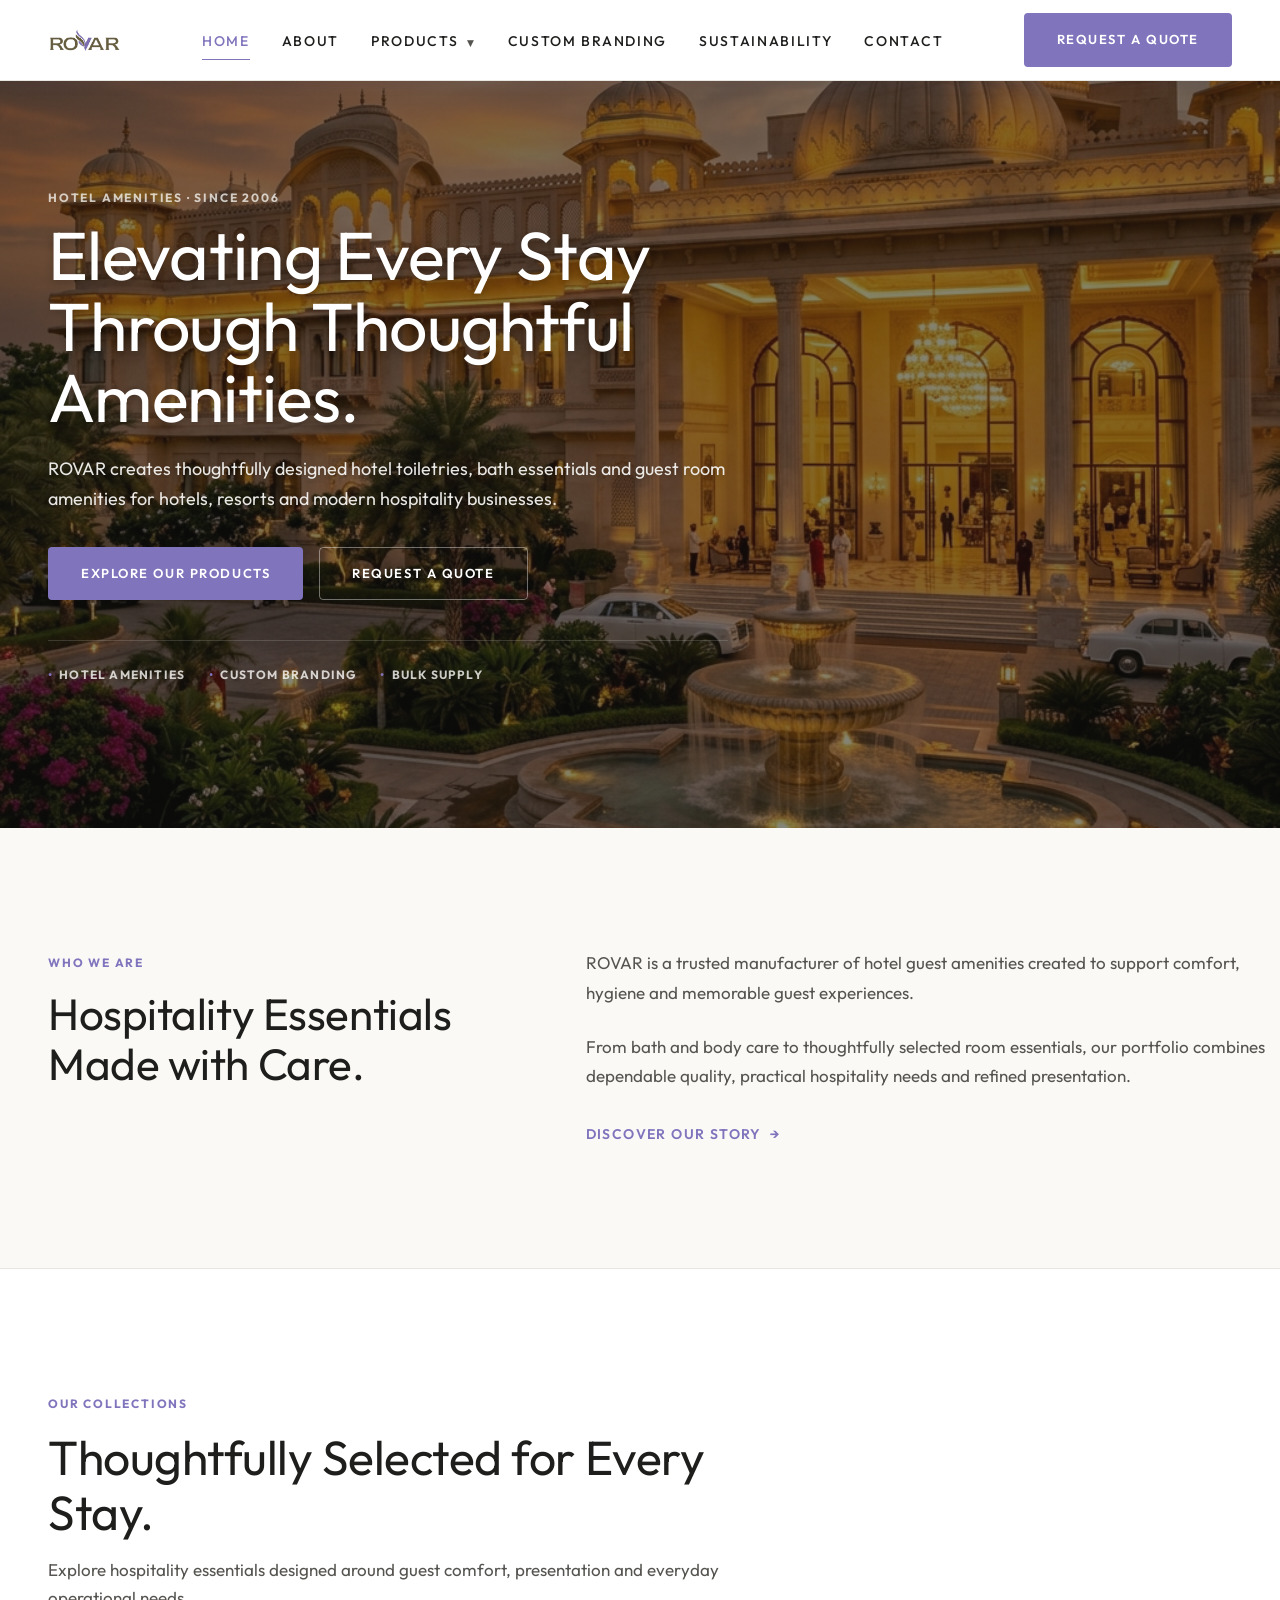
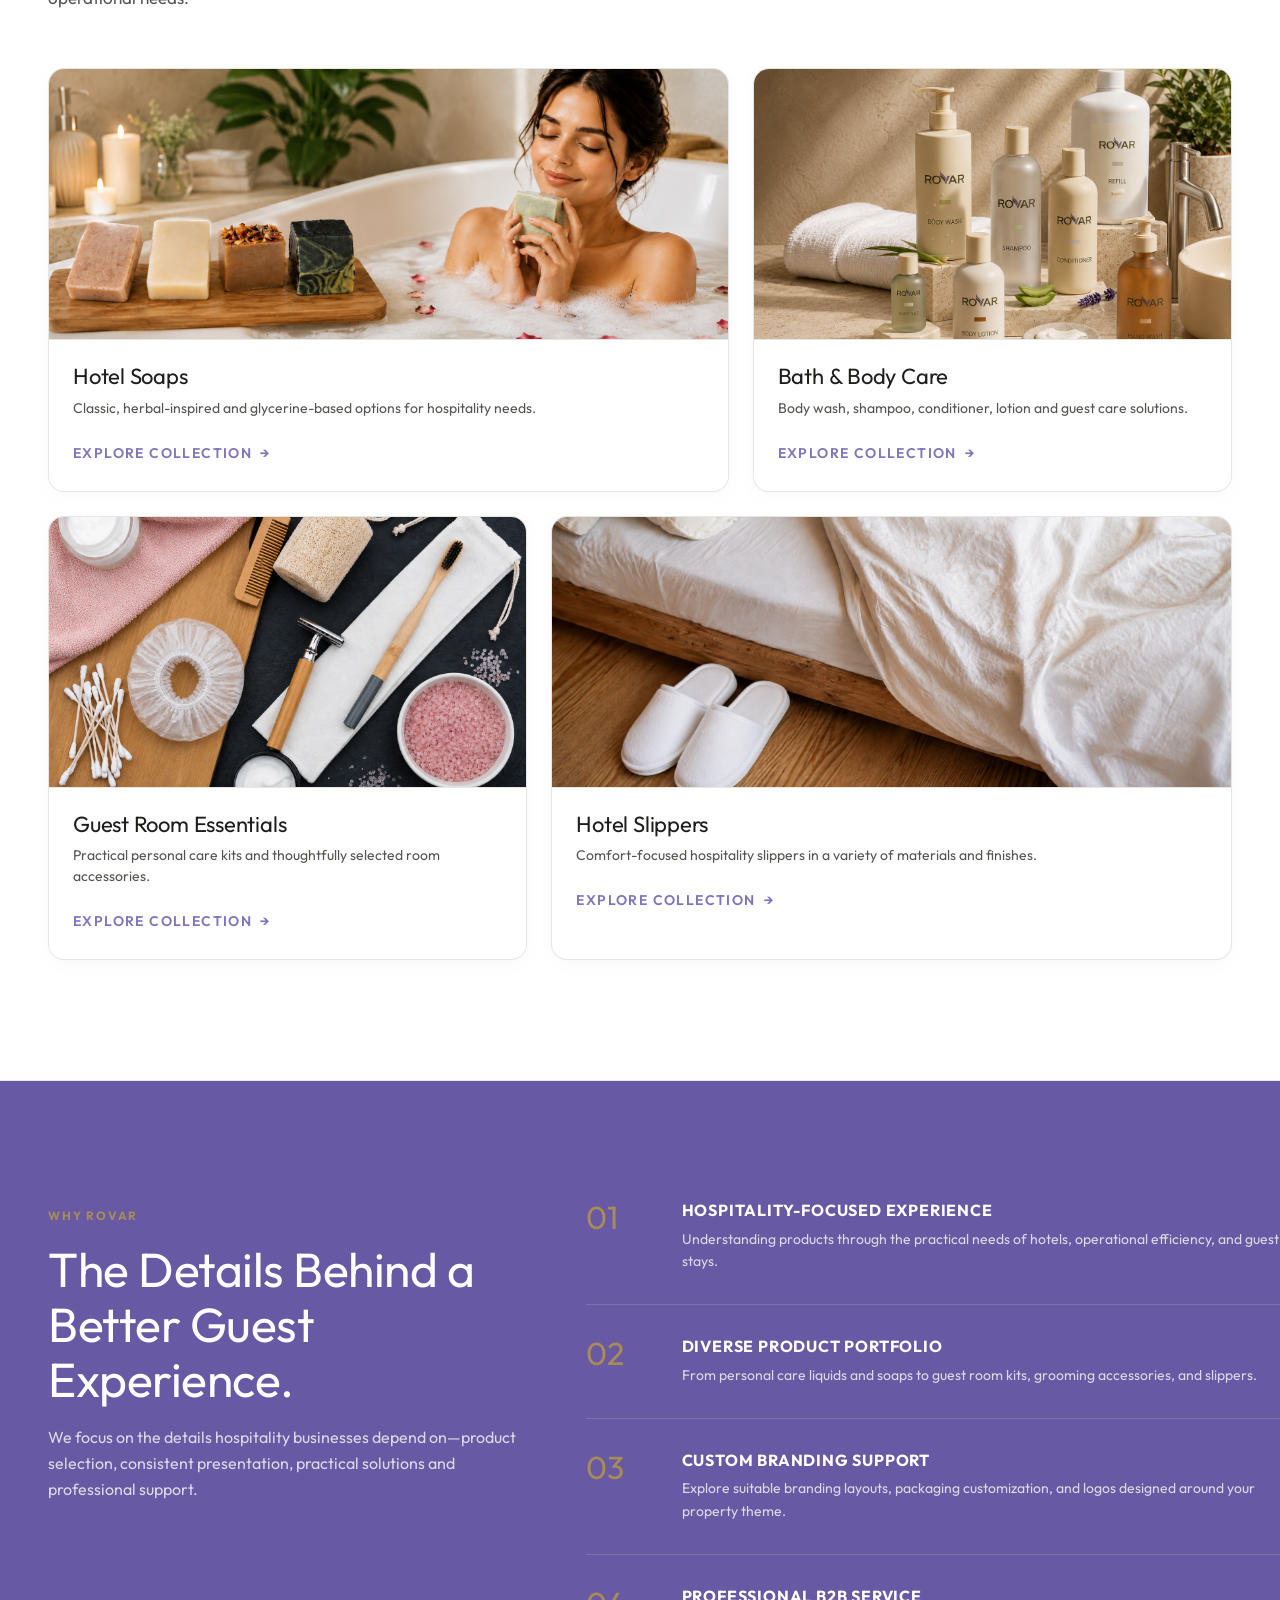
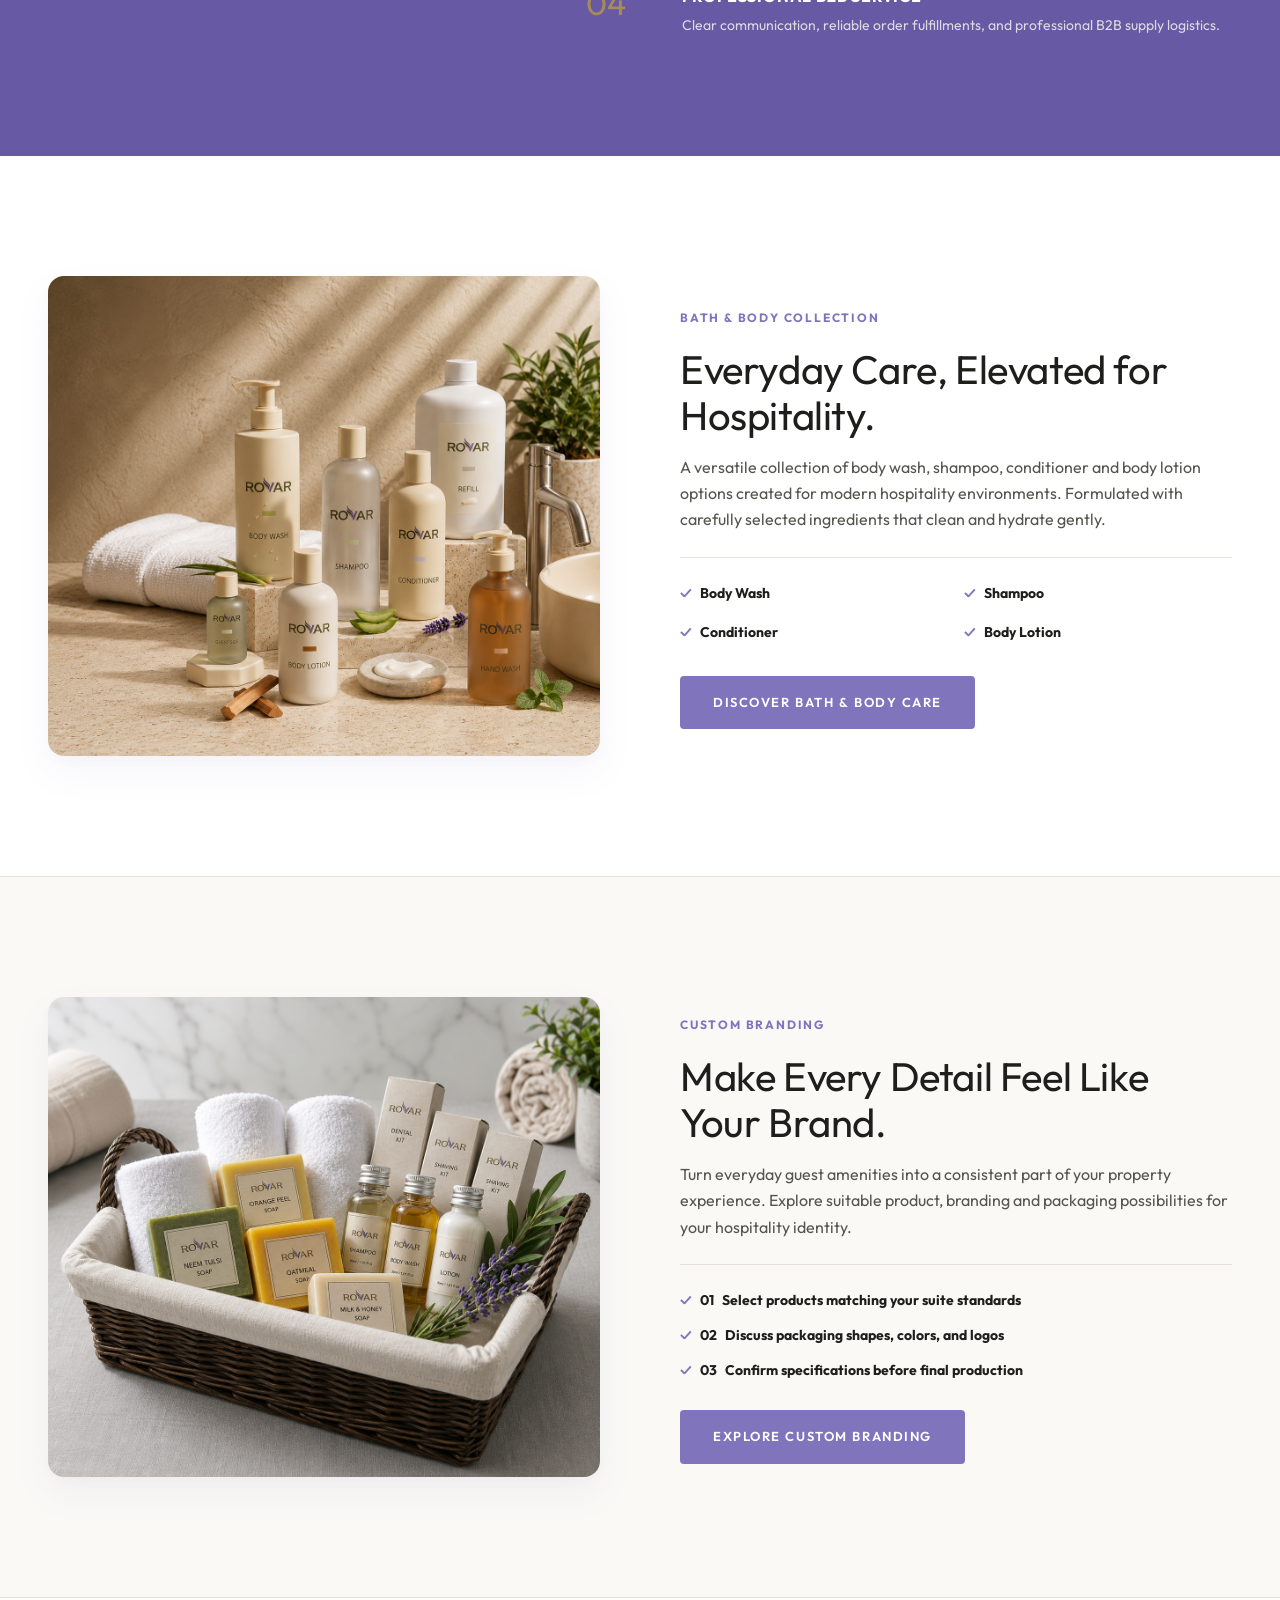
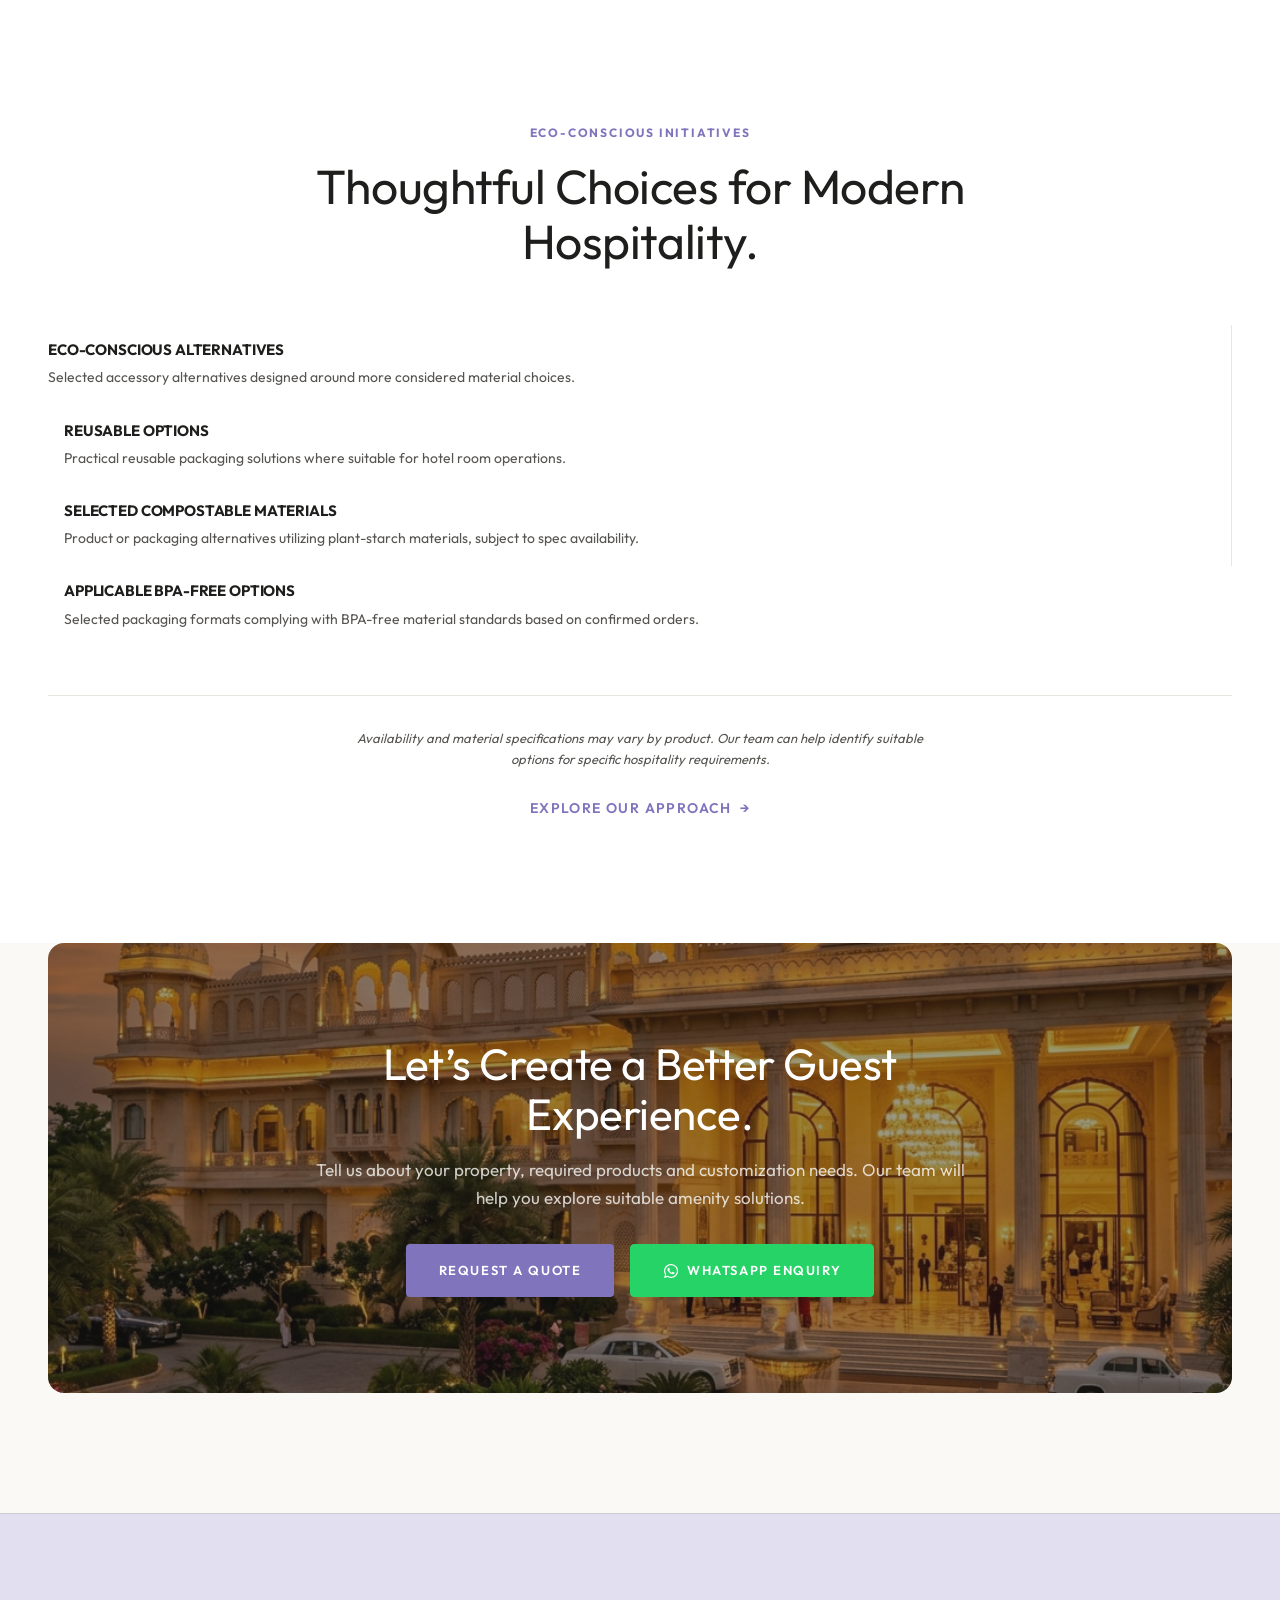
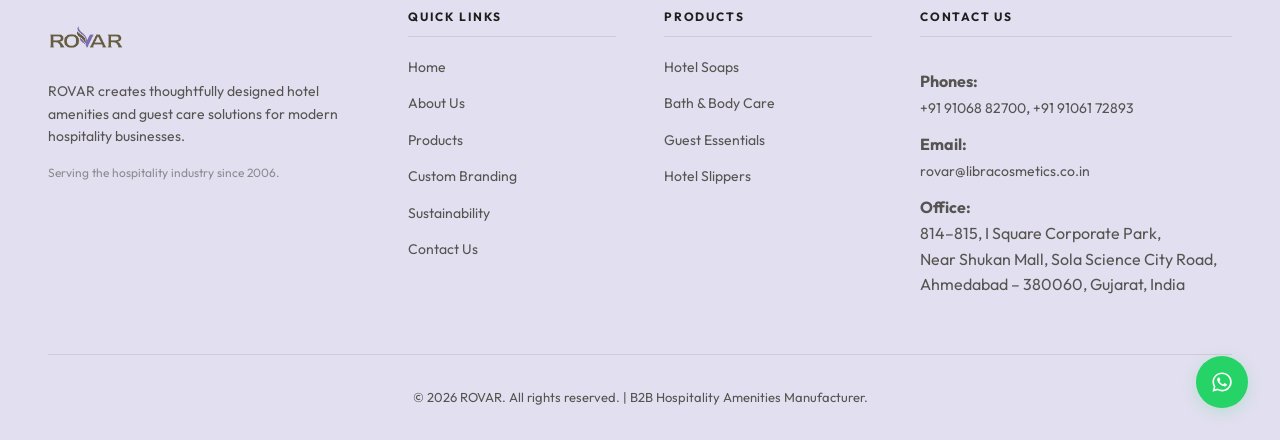
==== index.html @ f8bf3972 "first commit" ====
<!DOCTYPE html>
<html lang="en">
  <head>
    <meta charset="UTF-8" />
    <meta name="viewport" content="width=device-width, initial-scale=1.0" />

    <!-- SEO Metadata -->
    <title>ROVAR — Premium B2B Hotel Amenities Manufacturer & Supplier</title>
    <meta name="description" content="ROVAR creates luxury hotel guest amenities, toiletries, custom branded guest soaps, liquids, and slippers for boutique properties, resorts, and hotel chains. Serving hospitality since 2006." />
    <link rel="canonical" href="index.html" />

    <!-- Open Graph -->
    <meta property="og:type" content="website" />
    <meta property="og:title" content="ROVAR — Premium B2B Hotel Amenities Manufacturer" />
    <meta property="og:description" content="Thoughtfully designed toiletries, custom soaps, and guest room essentials that elevate the hospitality experience." />
    <meta property="og:image" content="images/luxury-hotel-hero.jpg" />

    <!-- Fonts & Stylesheet -->
    <link rel="stylesheet" href="css/style.css" />

    <!-- JSON-LD (Structured Data) -->
    <script type="application/ld+json">
  {
    "@context": "https://schema.org",
    "@type": "Organization",
    "name": "ROVAR",
    "url": "index.html",
    "logo": "images/logo2.png",
    "description": "Premium B2B hotel amenities and toiletries manufacturer and supplier since 2006.",
    "contactPoint": {
      "@type": "ContactPoint",
      "telephone": "+91-91068-82700",
      "contactType": "sales",
      "email": "rovar@libracosmetics.co.in"
    }
  }
  </script>
  </head>
  <body>
    <!-- Mobile Drawer Menu Overlay -->
    <div class="mobile-drawer-overlay" id="drawer-overlay"></div>

    <!-- HEADER -->
    <header class="header-wrapper">
      <div class="global-header">
        <!-- Logo -->
        <a href="index.html" class="logo" aria-label="ROVAR Homepage"><img src="images/logo2.png" alt="ROVAR Logo" /></a>

        <!-- Desktop Menu -->
        <nav class="desktop-nav" aria-label="Main Navigation">
          <ul class="nav-menu">
            <li>
              <a href="index.html" class="nav-link active">Home</a>
            </li>
            <li>
              <a href="about.html" class="nav-link">About</a>
            </li>
            <li class="has-dropdown" aria-haspopup="true">
              <a href="products.html" class="nav-link">Products <span class="dropdown-indicator">▼</span></a>
              <div class="dropdown-menu" role="menu">
                <a href="products.html" class="dropdown-item">
                  <span class="dropdown-item-title">All Products <span class="dropdown-arrow">→</span></span>
                  <span class="dropdown-item-desc">Browse our entire hospitality catalog</span>
                </a>
                <a href="hotel-soaps.html" class="dropdown-item">
                  <span class="dropdown-item-title">Hotel Soaps <span class="dropdown-arrow">→</span></span>
                  <span class="dropdown-item-desc">Classic and glycerine guest cleansing bars</span>
                </a>
                <a href="bath-body-care.html" class="dropdown-item">
                  <span class="dropdown-item-title">Bath & Body Care <span class="dropdown-arrow">→</span></span>
                  <span class="dropdown-item-desc">Premium shampoos, conditioners, and body washes</span>
                </a>
                <a href="guest-room-essentials.html" class="dropdown-item">
                  <span class="dropdown-item-title">Guest Room Essentials <span class="dropdown-arrow">→</span></span>
                  <span class="dropdown-item-desc">Accessory kits and personal care room essentials</span>
                </a>
                <a href="hotel-slippers.html" class="dropdown-item">
                  <span class="dropdown-item-title">Hotel Slippers <span class="dropdown-arrow">→</span></span>
                  <span class="dropdown-item-desc">Terry, fleece, and waffle comfort slippers</span>
                </a>
              </div>
            </li>
            <li>
              <a href="custom-branding.html" class="nav-link">Custom Branding</a>
            </li>
            <li>
              <a href="sustainability.html" class="nav-link">Sustainability</a>
            </li>
            <li>
              <a href="contact.html" class="nav-link">Contact</a>
            </li>
          </ul>
        </nav>

        <!-- CTA Button -->
        <div class="header-cta">
          <a href="contact.html" class="btn btn-primary">Request a Quote</a>
        </div>

        <!-- Mobile Burger Menu Button -->
        <button class="hamburger" id="hamburger" aria-label="Toggle menu" aria-controls="mobile-nav-drawer">
          <span></span>
          <span></span>
          <span></span>
        </button>
      </div>
    </header>

    <!-- Mobile Drawer Menu -->
    <aside class="mobile-nav-drawer" id="mobile-nav-drawer" aria-label="Mobile Navigation">
      <ul class="mobile-menu">
        <li>
          <a href="index.html" class="mobile-nav-link active">Home</a>
        </li>
        <li>
          <a href="about.html" class="mobile-nav-link">About</a>
        </li>
        <li>
          <button class="mobile-nav-link mobile-submenu-toggle">Products <span class="arrow-icon">▼</span></button>
          <ul class="mobile-submenu">
            <li>
              <a href="products.html" class="mobile-submenu-link">All Products</a>
            </li>
            <li>
              <a href="hotel-soaps.html" class="mobile-submenu-link">🧼 Hotel Soaps</a>
            </li>
            <li>
              <a href="bath-body-care.html" class="mobile-submenu-link">🚿 Bath & Body Care</a>
            </li>
            <li>
              <a href="guest-room-essentials.html" class="mobile-submenu-link">🎁 Guest Essentials</a>
            </li>
            <li>
              <a href="hotel-slippers.html" class="mobile-submenu-link">🥿 Hotel Slippers</a>
            </li>
          </ul>
        </li>
        <li>
          <a href="custom-branding.html" class="mobile-nav-link">Custom Branding</a>
        </li>
        <li>
          <a href="sustainability.html" class="mobile-nav-link">Sustainability</a>
        </li>
        <li>
          <a href="contact.html" class="mobile-nav-link">Contact</a>
        </li>
      </ul>

      <div class="mobile-drawer-footer">
        <a href="contact.html" class="btn btn-primary" style="width: 100%;">Request a Quote</a>
        <a href="https://wa.me/919106882700?text=Hello%20ROVAR,%20I%20am%20interested%20in%20your%20hotel%20amenities." class="btn btn-whatsapp" style="width: 100%; justify-content: center;">
          <svg class="whatsapp-btn-icon" xmlns="http://www.w3.org/2000/svg" viewBox="0 0 448 512" width="16" height="16" fill="currentColor" style="margin-right: 8px; vertical-align: middle; display: inline-block;">
            <path d="M380.9 97.1C339 55.1 283.2 32 223.9 32c-122.4 0-222 99.6-222 222 0 39.1 10.2 77.3 29.6 111L3 480l117.7-30.9c32.4 17.7 68.9 27 106.1 27h.1c122.3 0 224.1-99.6 224.1-222 0-59.3-25.2-115-67.1-157zm-157 341.6c-33.2 0-65.7-8.9-94-25.7l-6.7-4-69.8 18.3L72 359.2l-4.4-7c-18.5-29.4-28.2-63.3-28.2-98.2 0-101.7 82.8-184.5 184.6-184.5 49.3 0 95.6 19.2 130.4 54.1 34.8 34.9 56.2 81.2 56.1 130.5 0 101.8-84.9 184.6-186.6 184.6zm101.2-138.2c-5.5-2.8-32.8-16.2-37.9-18-5.1-1.9-8.8-2.8-12.5 2.8-3.7 5.6-14.3 18-17.6 21.8-3.2 3.7-6.5 4.2-12 1.4-32.6-16.3-54-29.1-75.5-66-5.7-9.8 5.7-9.1 16.3-30.3 1.8-3.7.9-6.9-.5-9.7-1.4-2.8-12.5-30.1-17.1-41.2-4.5-10.8-9.1-9.3-12.5-9.5-3.2-.2-6.9-.2-10.6-.2-3.7 0-9.7 1.4-14.8 6.9-5.1 5.6-19.4 19-19.4 46.3 0 27.3 19.9 53.7 22.6 57.4 2.8 3.7 39.1 59.7 94.8 83.8 35.2 15.2 49 16.5 66.6 13.9 10.7-1.6 32.8-13.4 37.4-26.4 4.6-13 4.6-24.1 3.2-26.4-1.3-2.5-5-3.9-10.5-6.6z" />
          </svg>Chat on WhatsApp
        </a>
      </div>
    </aside>

    <!-- SECTION 1: FULLSCREEN IMAGE BACKGROUND HERO -->
    <section class="hero-fullscreen-layout" aria-label="ROVAR Introduction">
      <div class="hero-bg-wrapper">
        <div class="hero-bg-image"></div>
      </div>
      <div class="container">
        <div class="hero-fullscreen-content reveal-up">
          <span class="label-small" style="color: rgba(250, 249, 246, 0.75);">Hotel Amenities · Since 2006</span>
          <h1>Elevating Every Stay Through Thoughtful Amenities.</h1>
          <p class="hero-desc">ROVAR creates thoughtfully designed hotel toiletries, bath essentials and guest room amenities for hotels, resorts and modern hospitality businesses.</p>
          <div class="btn-group">
            <a href="products.html" class="btn btn-primary">Explore Our Products</a>
            <a href="contact.html" class="btn btn-secondary btn-light-outline">Request a Quote</a>
          </div>
          <div class="hero-trust-row">
            <span class="hero-trust-tag">Hotel Amenities</span>
            <span class="hero-trust-tag">Custom Branding</span>
            <span class="hero-trust-tag">Bulk Supply</span>
          </div>
        </div>
      </div>
    </section>

    <!-- SECTION 2: BRAND INTRODUCTION (Two-column) -->
    <section class="section" aria-label="Brand Legacy Summary">
      <div class="container">
        <div class="intro-grid reveal-up">
          <!-- Left Column -->
          <div>
            <span class="label-small">Who We Are</span>
            <h2 class="sec-title" style="font-size: clamp(30px, 4vw, 44px); line-height: 1.15;">Hospitality Essentials Made with Care.</h2>
          </div>

          <!-- Right Column -->
          <div class="intro-right-paragraphs">
            <p>ROVAR is a trusted manufacturer of hotel guest amenities created to support comfort, hygiene and memorable guest experiences.</p>
            <p>From bath and body care to thoughtfully selected room essentials, our portfolio combines dependable quality, practical hospitality needs and refined presentation.</p>
            <a href="about.html" class="link-action" style="margin-top: 8px;">Discover Our Story <span class="arrow-symbol">→</span></a>
          </div>
        </div>
      </div>
    </section>

    <!-- SECTION 3: PRODUCT COLLECTIONS (Asymmetric Grid) -->
    <section class="section section-white" style="border-top: 1px solid var(--border-soft); border-bottom: 1px solid var(--border-soft);" aria-label="Product Categories">
      <div class="container">
        <div class="sec-header reveal-up">
          <span class="label-small">Our Collections</span>
          <h2 class="sec-title">Thoughtfully Selected for Every Stay.</h2>
          <p class="sec-desc">Explore hospitality essentials designed around guest comfort, presentation and everyday operational needs.</p>
        </div>

        <div class="collections-asymmetric-grid">
          <!-- Card 1: Hotel Soaps (60% Width) -->
          <article class="collection-card col-60-left reveal-up">
            <div class="collection-card-img">
              <img src="images/soaps2.png" alt="ROVAR premium guest soaps" />
            </div>
            <div class="collection-card-info">
              <h3 class="collection-card-title">Hotel Soaps</h3>
              <p class="collection-card-desc">Classic, herbal-inspired and glycerine-based options for hospitality needs.</p>
              <a href="hotel-soaps.html" class="link-action">Explore Collection <span class="arrow-symbol">→</span></a>
            </div>
          </article>

          <!-- Card 2: Bath & Body Care (40% Width) -->
          <article class="collection-card col-40-right reveal-up">
            <div class="collection-card-img">
              <img src="images/Bath & Body.png" alt="ROVAR hair and body care toiletries set" />
            </div>
            <div class="collection-card-info">
              <h3 class="collection-card-title">Bath & Body Care</h3>
              <p class="collection-card-desc">Body wash, shampoo, conditioner, lotion and guest care solutions.</p>
              <a href="bath-body-care.html" class="link-action">Explore Collection <span class="arrow-symbol">→</span></a>
            </div>
          </article>

          <!-- Card 3: Guest Room Essentials (40% Width) -->
          <article class="collection-card col-40-left reveal-up">
            <div class="collection-card-img">
              <img src="images/Category03.jpg" alt="Premium in-room guest amenity kits" />
            </div>
            <div class="collection-card-info">
              <h3 class="collection-card-title">Guest Room Essentials</h3>
              <p class="collection-card-desc">Practical personal care kits and thoughtfully selected room accessories.</p>
              <a href="guest-room-essentials.html" class="link-action">Explore Collection <span class="arrow-symbol">→</span></a>
            </div>
          </article>

          <!-- Card 4: Hotel Slippers (60% Width) -->
          <article class="collection-card col-60-right reveal-up">
            <div class="collection-card-img">
              <img src="images/Slipper2.png" alt="In-room hotel slippers display" />
            </div>
            <div class="collection-card-info">
              <h3 class="collection-card-title">Hotel Slippers</h3>
              <p class="collection-card-desc">Comfort-focused hospitality slippers in a variety of materials and finishes.</p>
              <a href="hotel-slippers.html" class="link-action">Explore Collection <span class="arrow-symbol">→</span></a>
            </div>
          </article>
        </div>
      </div>
    </section>

    <!-- SECTION 4: WHY ROVAR (Contrast section) -->
    <section class="section why-rovar-sec" aria-label="Why Partner with ROVAR">
      <div class="container">
        <div class="why-rovar-grid reveal-up">
          <!-- Left Side -->
          <div>
            <span class="label-small" style="color: var(--accent-gold);">Why ROVAR</span>
            <h2 class="sec-title">The Details Behind a Better Guest Experience.</h2>
            <p style="margin-top: 16px;">We focus on the details hospitality businesses depend on—product selection, consistent presentation, practical solutions and professional support.</p>
          </div>

          <!-- Right Side -->
          <div class="why-features-list">
            <!-- Item 1 -->
            <div class="why-feature-item">
              <span class="why-feature-num">01</span>
              <div>
                <h3 class="why-feature-title">Hospitality-Focused Experience</h3>
                <p class="why-feature-desc">Understanding products through the practical needs of hotels, operational efficiency, and guest stays.</p>
              </div>
            </div>
            <!-- Item 2 -->
            <div class="why-feature-item">
              <span class="why-feature-num">02</span>
              <div>
                <h3 class="why-feature-title">Diverse Product Portfolio</h3>
                <p class="why-feature-desc">From personal care liquids and soaps to guest room kits, grooming accessories, and slippers.</p>
              </div>
            </div>
            <!-- Item 3 -->
            <div class="why-feature-item">
              <span class="why-feature-num">03</span>
              <div>
                <h3 class="why-feature-title">Custom Branding Support</h3>
                <p class="why-feature-desc">Explore suitable branding layouts, packaging customization, and logos designed around your property theme.</p>
              </div>
            </div>
            <!-- Item 4 -->
            <div class="why-feature-item">
              <span class="why-feature-num">04</span>
              <div>
                <h3 class="why-feature-title">Professional B2B Service</h3>
                <p class="why-feature-desc">Clear communication, reliable order fulfillments, and professional B2B supply logistics.</p>
              </div>
            </div>
          </div>
        </div>
      </div>
    </section>

    <!-- SECTION 5: FEATURED PRODUCT STORY (Alternating layout) -->
    <section class="section section-white" aria-label="Collection Featured Story">
      <div class="container">
        <div class="product-story-grid reveal-up">
          <!-- Image Left -->
          <div class="product-story-img">
            <img src="images/Bath & Body.png" alt="Elegant hotel shampoo and wash bottles layout" />
          </div>

          <!-- Content Right -->
          <div class="product-story-info">
            <span class="label-small">Bath & Body Collection</span>
            <h2>Everyday Care, Elevated for Hospitality.</h2>
            <p>A versatile collection of body wash, shampoo, conditioner and body lotion options created for modern hospitality environments. Formulated with carefully selected ingredients that clean and hydrate gently.</p>
            <ul class="product-story-features">
              <li>Body Wash</li>
              <li>Shampoo</li>
              <li>Conditioner</li>
              <li>Body Lotion</li>
            </ul>
            <a href="bath-body-care.html" class="btn btn-primary">Discover Bath & Body Care</a>
          </div>
        </div>
      </div>
    </section>

    <!-- SECTION 6: CUSTOM BRANDING (Sand Background) -->
    <section class="section section-sand" aria-label="Branding Services">
      <div class="container">
        <div class="product-story-grid reveal-up">
          <!-- Content Left -->
          <div class="product-story-info" style="order: 2;">
            <span class="label-small">Custom Branding</span>
            <h2>Make Every Detail Feel Like Your Brand.</h2>
            <p>Turn everyday guest amenities into a consistent part of your property experience. Explore suitable product, branding and packaging possibilities for your hospitality identity.</p>
            <ul class="product-story-features" style="grid-template-columns: 1fr; gap: 12px; margin-bottom: 28px;">
              <li>
                <strong>01</strong> Select products matching your suite standards
              </li>
              <li>
                <strong>02</strong> Discuss packaging shapes, colors, and logos
              </li>
              <li>
                <strong>03</strong> Confirm specifications before final production
              </li>
            </ul>
            <a href="custom-branding.html" class="btn btn-primary">Explore Custom Branding</a>
          </div>

          <!-- Image Right -->
          <div class="product-story-img" style="order: 1;">
            <img src="images/product.png" alt="Hotel customized brand toiletries arrangement" />
          </div>
        </div>
      </div>
    </section>

    <!-- SECTION 7: SUSTAINABILITY (White Background) -->
    <section class="section section-white" aria-label="Sustainability Measures">
      <div class="container">
        <div class="sec-header centered reveal-up">
          <span class="label-small">Eco-Conscious Initiatives</span>
          <h2 class="sec-title">Thoughtful Choices for Modern Hospitality.</h2>
        </div>

        <div class="why-grid reveal-up" style="grid-template-columns: repeat(4, 1fr); gap: 32px; margin-top: 48px; border-bottom: 1px solid var(--border-soft); padding-bottom: 48px;">
          <div style="padding: 16px 0; border-right: 1px solid var(--border-soft);">
            <h3 style="font-family: var(--font-sans); font-size: 15px; font-weight: 700; text-transform: uppercase; margin-bottom: 8px;">Eco-Conscious Alternatives</h3>
            <p style="font-size: 14px;">Selected accessory alternatives designed around more considered material choices.</p>
          </div>
          <div style="padding: 16px 0; border-right: 1px solid var(--border-soft); padding-left: 16px;">
            <h3 style="font-family: var(--font-sans); font-size: 15px; font-weight: 700; text-transform: uppercase; margin-bottom: 8px;">Reusable Options</h3>
            <p style="font-size: 14px;">Practical reusable packaging solutions where suitable for hotel room operations.</p>
          </div>
          <div style="padding: 16px 0; border-right: 1px solid var(--border-soft); padding-left: 16px;">
            <h3 style="font-family: var(--font-sans); font-size: 15px; font-weight: 700; text-transform: uppercase; margin-bottom: 8px;">Selected Compostable Materials</h3>
            <p style="font-size: 14px;">Product or packaging alternatives utilizing plant-starch materials, subject to spec availability.</p>
          </div>
          <div style="padding: 16px 0; padding-left: 16px;">
            <h3 style="font-family: var(--font-sans); font-size: 15px; font-weight: 700; text-transform: uppercase; margin-bottom: 8px;">Applicable BPA-Free Options</h3>
            <p style="font-size: 14px;">Selected packaging formats complying with BPA-free material standards based on confirmed orders.</p>
          </div>
        </div>

        <div class="reveal-up" style="text-align: center; margin-top: 32px; max-width: 600px; margin-left: auto; margin-right: auto;">
          <p style="font-size: 13px; font-style: italic; color: var(--text-body); margin-bottom: 24px;">Availability and material specifications may vary by product. Our team can help identify suitable options for specific hospitality requirements.</p>
          <a href="sustainability.html" class="link-action">Explore Our Approach <span class="arrow-symbol">→</span></a>
        </div>
      </div>
    </section>

    <!-- SECTION 8: CLOSING ENQUIRY CTA -->
    <section class="section" style="padding-top: 0;" aria-label="Closing Call-to-action">
      <div class="container">
        <div class="closing-enquiry-cta reveal-up" style="background-image: linear-gradient(rgba(30, 30, 28, 0.45), rgba(30, 30, 28, 0.45)), url('images/luxury-hotel-hero.jpg'); background-size: cover; background-position: center;">
          <div class="closing-enquiry-content">
            <h2>Let’s Create a Better Guest Experience.</h2>
            <p>Tell us about your property, required products and customization needs. Our team will help you explore suitable amenity solutions.</p>
            <div class="btn-group">
              <a href="contact.html" class="btn btn-primary" style="background-color: var(--primary); color: #FFFFFF;">Request a Quote</a>
              <a href="https://wa.me/919106882700?text=Hello%20ROVAR,%20I%20am%20interested%20in%20a%20hotel%20amenity%20quote." class="btn btn-whatsapp">
                <svg class="whatsapp-btn-icon" xmlns="http://www.w3.org/2000/svg" viewBox="0 0 448 512" width="16" height="16" fill="currentColor" style="margin-right: 8px; vertical-align: middle; display: inline-block;">
                  <path d="M380.9 97.1C339 55.1 283.2 32 223.9 32c-122.4 0-222 99.6-222 222 0 39.1 10.2 77.3 29.6 111L3 480l117.7-30.9c32.4 17.7 68.9 27 106.1 27h.1c122.3 0 224.1-99.6 224.1-222 0-59.3-25.2-115-67.1-157zm-157 341.6c-33.2 0-65.7-8.9-94-25.7l-6.7-4-69.8 18.3L72 359.2l-4.4-7c-18.5-29.4-28.2-63.3-28.2-98.2 0-101.7 82.8-184.5 184.6-184.5 49.3 0 95.6 19.2 130.4 54.1 34.8 34.9 56.2 81.2 56.1 130.5 0 101.8-84.9 184.6-186.6 184.6zm101.2-138.2c-5.5-2.8-32.8-16.2-37.9-18-5.1-1.9-8.8-2.8-12.5 2.8-3.7 5.6-14.3 18-17.6 21.8-3.2 3.7-6.5 4.2-12 1.4-32.6-16.3-54-29.1-75.5-66-5.7-9.8 5.7-9.1 16.3-30.3 1.8-3.7.9-6.9-.5-9.7-1.4-2.8-12.5-30.1-17.1-41.2-4.5-10.8-9.1-9.3-12.5-9.5-3.2-.2-6.9-.2-10.6-.2-3.7 0-9.7 1.4-14.8 6.9-5.1 5.6-19.4 19-19.4 46.3 0 27.3 19.9 53.7 22.6 57.4 2.8 3.7 39.1 59.7 94.8 83.8 35.2 15.2 49 16.5 66.6 13.9 10.7-1.6 32.8-13.4 37.4-26.4 4.6-13 4.6-24.1 3.2-26.4-1.3-2.5-5-3.9-10.5-6.6z" />
                </svg>WhatsApp Enquiry
              </a>
            </div>
          </div>
        </div>
      </div>
    </section>

    <!-- FOOTER -->
    <footer class="footer-editorial">
      <div class="container">
        <div class="footer-columns-grid">
          <!-- Col 1: Brand Info -->
          <div class="footer-column-info">
            <a href="index.html" class="footer-brand-logo"><img src="images/logo2.png" alt="ROVAR Logo" /></a>
            <p class="footer-brand-desc">ROVAR creates thoughtfully designed hotel amenities and guest care solutions for modern hospitality businesses.</p>
            <p class="footer-brand-desc" style="font-size: 12px; opacity: 0.6;">Serving the hospitality industry since 2006.</p>
          </div>

          <!-- Col 2: Quick links -->
          <div>
            <h3 class="footer-col-title">Quick Links</h3>
            <ul class="footer-links-list">
              <li>
                <a href="index.html">Home</a>
              </li>
              <li>
                <a href="about.html">About Us</a>
              </li>
              <li>
                <a href="products.html">Products</a>
              </li>
              <li>
                <a href="custom-branding.html">Custom Branding</a>
              </li>
              <li>
                <a href="sustainability.html">Sustainability</a>
              </li>
              <li>
                <a href="contact.html">Contact Us</a>
              </li>
            </ul>
          </div>

          <!-- Col 3: Products -->
          <div>
            <h3 class="footer-col-title">Products</h3>
            <ul class="footer-links-list">
              <li>
                <a href="hotel-soaps.html">Hotel Soaps</a>
              </li>
              <li>
                <a href="bath-body-care.html">Bath & Body Care</a>
              </li>
              <li>
                <a href="guest-room-essentials.html">Guest Essentials</a>
              </li>
              <li>
                <a href="hotel-slippers.html">Hotel Slippers</a>
              </li>
            </ul>
          </div>

          <!-- Col 4: Contact info -->
          <div class="footer-column-info">
            <h3 class="footer-col-title">Contact Us</h3>
            <div class="footer-links-list" style="gap: 12px; font-size: 14px;">
              <p>
                <strong>Phones:</strong><br />
                <a href="tel:+919106882700" style="display:inline;">+91 91068 82700</a>,
                <a href="tel:+919106172893" style="display:inline;">+91 91061 72893</a>
              </p>
              <p>
                <strong>Email:</strong><br />
                <a href="mailto:rovar@libracosmetics.co.in">rovar@libracosmetics.co.in</a>
              </p>
              <p>
                <strong>Office:</strong><br />
                814–815, I Square Corporate Park,<br />
                Near Shukan Mall, Sola Science City Road,<br />
                Ahmedabad – 380060, Gujarat, India
              </p>
            </div>
          </div>
        </div>

        <div class="footer-bottom-line">&copy; 2026 ROVAR. All rights reserved. | B2B Hospitality Amenities Manufacturer.</div>
      </div>
    </footer>

    <!-- Floating Actions -->
    <div class="whatsapp-float-widget" aria-label="Quick WhatsApp chat">
      <a href="https://wa.me/919106882700?text=Hello%20ROVAR,%20I%20am%20interested%20in%20your%20hotel%20amenities." class="whatsapp-float-widget-btn" target="_blank" rel="noopener noreferrer">
        <svg class="whatsapp-svg-icon" xmlns="http://www.w3.org/2000/svg" viewBox="0 0 448 512" width="22" height="22" fill="currentColor" style="display: block;">
          <path d="M380.9 97.1C339 55.1 283.2 32 223.9 32c-122.4 0-222 99.6-222 222 0 39.1 10.2 77.3 29.6 111L3 480l117.7-30.9c32.4 17.7 68.9 27 106.1 27h.1c122.3 0 224.1-99.6 224.1-222 0-59.3-25.2-115-67.1-157zm-157 341.6c-33.2 0-65.7-8.9-94-25.7l-6.7-4-69.8 18.3L72 359.2l-4.4-7c-18.5-29.4-28.2-63.3-28.2-98.2 0-101.7 82.8-184.5 184.6-184.5 49.3 0 95.6 19.2 130.4 54.1 34.8 34.9 56.2 81.2 56.1 130.5 0 101.8-84.9 184.6-186.6 184.6zm101.2-138.2c-5.5-2.8-32.8-16.2-37.9-18-5.1-1.9-8.8-2.8-12.5 2.8-3.7 5.6-14.3 18-17.6 21.8-3.2 3.7-6.5 4.2-12 1.4-32.6-16.3-54-29.1-75.5-66-5.7-9.8 5.7-9.1 16.3-30.3 1.8-3.7.9-6.9-.5-9.7-1.4-2.8-12.5-30.1-17.1-41.2-4.5-10.8-9.1-9.3-12.5-9.5-3.2-.2-6.9-.2-10.6-.2-3.7 0-9.7 1.4-14.8 6.9-5.1 5.6-19.4 19-19.4 46.3 0 27.3 19.9 53.7 22.6 57.4 2.8 3.7 39.1 59.7 94.8 83.8 35.2 15.2 49 16.5 66.6 13.9 10.7-1.6 32.8-13.4 37.4-26.4 4.6-13 4.6-24.1 3.2-26.4-1.3-2.5-5-3.9-10.5-6.6z" />
        </svg>
      </a>
    </div>

    <button class="back-to-top-btn" id="back-to-top" aria-label="Scroll Back to Top">↑</button>

    <!-- Scripts -->
    <script src="data/config.js"></script>
    <script src="js/main.js"></script>
  </body>
</html>
---- css/style.css ----
/* ==========================================================================
   ROVAR - PREMIUM LUXURY B2B HOSPITALITY AMENITIES MANUFACTURER
   GLOBAL VISUAL EXPERIENCE STYLESHEET
   ========================================================================== */

/* --- Google Fonts Import --- */
@import url('https://fonts.googleapis.com/css2?family=Outfit:wght@200;300;400;500;600;700;800;900&display=swap');

/* --- Strict Color & Layout Variables --- */
:root {
  /* Color Contract */
  --bg-primary: #FAF9F6;         /* Warm Ivory Main Background */
  --bg-secondary: #FFFFFF;       /* Pure White Background */
  --primary: #8074BD;            /* Lavender (Primary Brand & Accent) */
  --primary-dark: #6759A3;       /* Darker Lavender for Button Hovers */
  --secondary: #8074BD;          /* Lavender Accent */
  --secondary-light: #F1EFF8;    /* Lavender Soft (Card Backgrounds / Section Breaks) */
  --olive: #625B3A;              /* Olive Detail (Subtle borders, highlights, thin lines) */
  --taupe: #565450;              /* Muted Grey/Taupe for Secondary Text */
  --text-dark: #1E1E1C;          /* Primary Headings / Text Dark */
  --text-body: #565450;          /* Readable Body Text */
  --border-soft: rgba(98, 91, 58, 0.15); /* Soft Olive-tinted Grey Border */
  --accent-gold: #A78B58;        /* Optional Muted Gold Accent */
  --footer-bg: #E2DFF0;          /* Medium-light Slate Lavender Footer Background */
  --footer-text: #1E1E1C;        /* Dark Charcoal/Black Footer Text */

  /* Spacing Grid (8px System) */
  --space-8: 8px;
  --space-16: 16px;
  --space-24: 24px;
  --space-32: 32px;
  --space-40: 40px;
  --space-48: 48px;
  --space-56: 56px;
  --space-64: 64px;
  
  /* Section Padding */
  --space-section-lg: 120px;
  --space-section-md: 96px;
  --space-section-sm: 64px;

  /* Typography Scales (Using geometric Outfit globally for Antigravity theme) */
  --font-serif: 'Outfit', system-ui, -apple-system, sans-serif;
  --font-sans: 'Outfit', system-ui, -apple-system, sans-serif;
  
  /* UI Tokens */
  --radius-sm: 4px;
  --radius-md: 8px;
  --radius-lg: 16px; /* Slightly more rounded for weightless concept */
  
  /* Soft Ambient Floating Shadows */
  --shadow-sm: 0 4px 16px rgba(128, 116, 189, 0.04), 0 1px 4px rgba(0, 0, 0, 0.01);
  --shadow-md: 0 16px 36px rgba(128, 116, 189, 0.07), 0 4px 16px rgba(0, 0, 0, 0.02);
  --shadow-lg: 0 28px 56px rgba(128, 116, 189, 0.1), 0 8px 24px rgba(0, 0, 0, 0.03);

  /* Easing curves */
  --transition: all 0.5s cubic-bezier(0.16, 1, 0.3, 1);
  --transition-fast: all 0.25s cubic-bezier(0.16, 1, 0.3, 1);
}

/* --- Base & Reset Styles --- */
*, *::before, *::after {
  box-sizing: border-box;
  margin: 0;
  padding: 0;
}

html {
  scroll-behavior: smooth;
  -webkit-text-size-adjust: 100%;
  overflow-x: hidden;
  width: 100%;
  max-width: 100%;
}

body {
  font-family: var(--font-sans);
  background-color: var(--bg-primary);
  color: var(--text-dark);
  line-height: 1.65;
  font-size: 16px;
  overflow-x: hidden;
  width: 100%;
  max-width: 100%;
  -webkit-font-smoothing: antialiased;
}

/* Page load fade-in */
@keyframes pageFadeIn {
  from { opacity: 0; transform: translateY(8px); }
  to { opacity: 1; transform: translateY(0); }
}

body {
  animation: pageFadeIn 0.8s cubic-bezier(0.16, 1, 0.3, 1) both;
}

/* --- Typography Scaling Contract --- */
h1, h2, h3, h4, h5, h6 {
  font-family: var(--font-serif);
  color: var(--text-dark);
  font-weight: 400;
  line-height: 1.15;
  letter-spacing: -0.01em;
}

p {
  color: var(--text-body);
  font-size: 16px;
  line-height: 1.65;
}

.body-large {
  font-size: 19px;
  line-height: 1.6;
  color: var(--text-body);
}

.label-small {
  font-family: var(--font-sans);
  font-size: 12px;
  font-weight: 700;
  text-transform: uppercase;
  letter-spacing: 0.15em;
  color: var(--secondary);
  display: inline-block;
  margin-bottom: 12px;
}

a {
  color: inherit;
  text-decoration: none;
  transition: var(--transition-fast);
}

img {
  max-width: 100%;
  height: auto;
  display: block;
}

/* Accessible focus outline */
a:focus-visible, button:focus-visible, input:focus-visible, select:focus-visible, textarea:focus-visible {
  outline: 2px solid var(--secondary);
  outline-offset: 3px;
}

/* --- Global Spacing & Layout --- */
.container {
  width: 100%;
  max-width: 1280px;
  margin: 0 auto;
  padding: 0 48px;
}

.section {
  padding-top: var(--space-section-lg);
  padding-bottom: var(--space-section-lg);
}

.section-normal {
  padding-top: var(--space-section-md);
  padding-bottom: var(--space-section-md);
}

.section-white {
  background-color: var(--bg-secondary);
}

.section-sand {
  background-color: var(--bg-primary);
  border-top: 1px solid var(--border-soft);
  border-bottom: 1px solid var(--border-soft);
}

/* --- Reusable Components --- */

/* 1. Header (Sticky) */
.header-wrapper {
  position: fixed;
  top: 0;
  left: 0;
  width: 100%;
  z-index: 1000;
  background-color: var(--bg-secondary); /* Solid background to prevent hero image spillage */
  border-bottom: 1px solid var(--border-soft);
  box-shadow: var(--shadow-sm);
  transition: var(--transition);
}

.global-header {
  height: 80px;
  display: flex;
  align-items: center;
  justify-content: space-between;
  padding: 0 48px;
  transition: var(--transition);
}

.header-scrolled .header-wrapper {
  background-color: var(--bg-secondary);
}

.header-scrolled .global-header {
  height: 72px;
}

.logo img {
  height: 52px;
  width: auto;
  transition: var(--transition-fast);
}

.header-scrolled .logo img {
  height: 44px;
}

/* Navigation Links */
.desktop-nav {
  display: flex;
  align-items: center;
  height: 100%;
}

.nav-menu {
  display: flex;
  list-style: none;
  gap: 32px;
  height: 100%;
  align-items: center;
}

.nav-item {
  position: relative;
  height: 100%;
  display: flex;
  align-items: center;
}

.nav-link {
  font-family: var(--font-sans);
  font-weight: 500;
  font-size: 14px;
  text-transform: uppercase;
  letter-spacing: 0.12em;
  color: var(--text-dark);
  padding: 10px 0;
  position: relative;
}

.nav-link::after {
  content: '';
  position: absolute;
  bottom: 0;
  left: 0;
  width: 0;
  height: 1px;
  background-color: var(--primary);
  transition: var(--transition-fast);
}

.nav-link:hover::after,
.nav-link.active::after {
  width: 100%;
}

.nav-link.active {
  color: var(--primary);
}

/* 2. Dropdown menu redesigned */
.has-dropdown {
  cursor: pointer;
}

.dropdown-indicator {
  font-size: 9px;
  margin-left: 4px;
  transition: var(--transition-fast);
  color: var(--text-body);
}

.has-dropdown:hover .dropdown-indicator {
  transform: rotate(180deg);
}

.dropdown-menu {
  position: absolute;
  top: 100%;
  left: 50%;
  transform: translateX(-50%) translateY(12px);
  background-color: var(--bg-secondary);
  border: 1px solid var(--border-soft);
  box-shadow: var(--shadow-lg);
  border-radius: var(--radius-md);
  padding: 24px;
  min-width: 280px;
  opacity: 0;
  visibility: hidden;
  transition: var(--transition);
  z-index: 100;
  display: flex;
  flex-direction: column;
  gap: 12px;
}

.has-dropdown:hover .dropdown-menu,
.has-dropdown:focus-within .dropdown-menu {
  opacity: 1;
  visibility: visible;
  transform: translateX(-50%) translateY(0);
}

.dropdown-item {
  font-family: var(--font-sans);
  padding: 12px 16px;
  border-radius: var(--radius-sm);
  transition: var(--transition-fast);
  display: flex;
  flex-direction: column;
  gap: 4px;
}

.dropdown-item:hover {
  background-color: var(--secondary-light);
  padding-left: 20px;
}

.dropdown-item-title {
  font-size: 14px;
  font-weight: 700;
  color: var(--text-dark);
  display: flex;
  align-items: center;
  justify-content: space-between;
}

.dropdown-item-desc {
  font-size: 12px;
  color: var(--text-body);
}

.dropdown-arrow {
  opacity: 0;
  transform: translateX(-4px);
  transition: var(--transition-fast);
  font-size: 12px;
}

.dropdown-item:hover .dropdown-arrow {
  opacity: 1;
  transform: translateX(0);
}

/* Header Call to Action Button */
.header-cta {
  border-radius: 30px !important; /* Rounded pill shape for navigation CTA */
}

/* 3. Button System */
.btn {
  display: inline-flex;
  align-items: center;
  justify-content: center;
  font-family: var(--font-sans);
  font-weight: 600;
  font-size: 13px;
  letter-spacing: 0.12em;
  text-transform: uppercase;
  padding: 15px 32px;
  border-radius: var(--radius-sm);
  transition: var(--transition);
  cursor: pointer;
  border: 1px solid transparent;
  width: fit-content;
  position: relative;
  overflow: hidden;
  z-index: 1;
}

.btn::before {
  content: '';
  position: absolute;
  inset: 0;
  background-color: var(--primary-dark);
  transform: scaleX(0);
  transform-origin: right;
  transition: transform 0.4s cubic-bezier(0.16, 1, 0.3, 1);
  z-index: -1;
}

.btn:hover::before {
  transform: scaleX(1);
  transform-origin: left;
}

.btn-primary {
  background-color: var(--primary);
  color: var(--bg-secondary);
}

.btn-primary:hover {
  color: var(--bg-secondary);
  transform: translateY(-3px);
  box-shadow: 0 8px 20px rgba(128, 116, 189, 0.25);
}

.btn-secondary {
  background-color: transparent;
  border-color: var(--primary);
  color: var(--primary);
}

.btn-secondary::before {
  background-color: var(--primary);
}

.btn-secondary:hover {
  color: var(--bg-secondary);
  transform: translateY(-3px);
  box-shadow: 0 8px 20px rgba(128, 116, 189, 0.15);
}

.btn-accent {
  background-color: var(--secondary);
  color: var(--bg-secondary);
}

.btn-accent::before {
  background-color: #796fa3;
}

.btn-accent:hover {
  color: var(--bg-secondary);
  transform: translateY(-3px);
  box-shadow: 0 8px 20px rgba(128, 116, 189, 0.25);
}

.btn-whatsapp {
  background-color: #25D366;
  color: #FFFFFF;
  border-color: #25D366;
}

.btn-whatsapp::before {
  background-color: #128C7E;
}

.btn-whatsapp:hover {
  color: #FFFFFF;
  transform: translateY(-3px);
  box-shadow: 0 8px 20px rgba(37, 211, 102, 0.25);
}

.btn-group {
  display: flex;
  gap: 16px;
  align-items: center;
}

.link-action {
  display: inline-flex;
  align-items: center;
  gap: 8px;
  font-family: var(--font-sans);
  font-weight: 600;
  font-size: 14px;
  letter-spacing: 0.1em;
  text-transform: uppercase;
  color: var(--primary);
  position: relative;
  padding-bottom: 2px;
}

.link-action::after {
  content: '';
  position: absolute;
  bottom: 0;
  left: 0;
  width: 100%;
  height: 1px;
  background-color: var(--primary);
  transform: scaleX(0);
  transform-origin: right;
  transition: transform 0.3s cubic-bezier(0.16, 1, 0.3, 1);
}

.link-action:hover::after {
  transform: scaleX(1);
  transform-origin: left;
}

.link-action .arrow-symbol {
  transition: transform 0.25s cubic-bezier(0.16, 1, 0.3, 1);
}

.link-action:hover .arrow-symbol {
  transform: translateX(4px);
}

/* 4. Section Header Component */
.sec-header {
  max-width: 680px;
  margin-bottom: 56px;
  text-align: left;
}

.sec-header.centered {
  text-align: center;
  margin-left: auto;
  margin-right: auto;
}

.sec-title {
  font-family: var(--font-serif);
  font-size: clamp(32px, 4.5vw, 48px);
  color: var(--text-dark);
  margin-top: 4px;
  margin-bottom: 16px;
}

.sec-desc {
  font-size: 17px;
  color: var(--text-body);
}

/* --- Mobile Burger Menu & Drawer --- */
.hamburger {
  display: none;
  background: none;
  border: none;
  cursor: pointer;
  z-index: 1100;
  padding: 8px;
}

.hamburger span {
  display: block;
  width: 22px;
  height: 2px;
  background-color: var(--text-dark);
  margin-bottom: 4px;
  transition: var(--transition-fast);
}

.hamburger span:last-child {
  margin-bottom: 0;
}

.hamburger.active span:nth-child(1) {
  transform: translateY(6px) rotate(45deg);
}

.hamburger.active span:nth-child(2) {
  opacity: 0;
}

.hamburger.active span:nth-child(3) {
  transform: translateY(-6px) rotate(-45deg);
}

.mobile-nav-drawer {
  position: fixed;
  top: 0;
  right: -100%;
  width: 100%;
  max-width: 320px;
  height: 100vh;
  background-color: var(--bg-secondary);
  box-shadow: -8px 0 28px rgba(0,0,0,0.03);
  z-index: 1050;
  padding: 90px 32px 40px;
  display: flex;
  flex-direction: column;
  justify-content: space-between;
  transition: right 0.4s cubic-bezier(0.16, 1, 0.3, 1);
  overflow-y: auto;
}

.mobile-nav-drawer.open {
  right: 0;
}

.mobile-drawer-overlay {
  position: fixed;
  inset: 0;
  background-color: rgba(30,30,28,0.3);
  backdrop-filter: blur(4px);
  z-index: 1040;
  opacity: 0;
  visibility: hidden;
  transition: var(--transition);
}

.mobile-drawer-overlay.active {
  opacity: 1;
  visibility: visible;
}

.mobile-menu {
  list-style: none;
  display: flex;
  flex-direction: column;
  gap: 18px;
}

.mobile-nav-link {
  font-family: var(--font-sans);
  font-size: 15px;
  font-weight: 600;
  text-transform: uppercase;
  letter-spacing: 0.12em;
  color: var(--text-dark);
  display: block;
}

.mobile-nav-link.active {
  color: var(--primary);
}

.mobile-submenu-toggle {
  display: flex;
  justify-content: space-between;
  align-items: center;
  width: 100%;
  background: none;
  border: none;
  cursor: pointer;
  padding: 0;
}

.mobile-submenu-toggle .arrow-icon {
  font-size: 9px;
  transition: var(--transition-fast);
}

.mobile-submenu-toggle.active .arrow-icon {
  transform: rotate(180deg);
}

.mobile-submenu {
  list-style: none;
  padding-left: 12px;
  margin-top: 10px;
  display: none;
  flex-direction: column;
  gap: 12px;
  border-left: 1px solid var(--border-soft);
}

.mobile-submenu-link {
  font-family: var(--font-sans);
  font-size: 14px;
  color: var(--text-body);
  display: flex;
  align-items: center;
  gap: 8px;
}

.mobile-drawer-footer {
  margin-top: 40px;
  display: flex;
  flex-direction: column;
  gap: 16px;
}

/* --- Page-Specific Layout Structures --- */

/* 1. Hero Sections */

/* Split layout hero (Index) */
/* Fullscreen image background hero (Index) */
.hero-fullscreen-layout {
  min-height: 92vh;
  display: flex;
  align-items: center;
  position: relative;
  overflow: hidden;
  background-color: #1E1E1C; /* Dark base during load */
  padding-top: 100px;
  padding-bottom: 60px;
}

.hero-bg-wrapper {
  position: absolute;
  inset: 0;
  z-index: 1;
  overflow: hidden;
}

.hero-bg-image {
  width: 100%;
  height: 100%;
  background-image: linear-gradient(rgba(20, 20, 18, 0.52), rgba(20, 20, 18, 0.52)), url('../images/luxury-hotel-hero.jpg');
  background-size: cover;
  background-position: center;
  animation: kenBurns 8s cubic-bezier(0.16, 1, 0.3, 1) both;
}

.hero-fullscreen-content {
  position: relative;
  z-index: 5;
  max-width: 680px;
  color: #FFFFFF;
}

.hero-fullscreen-content h1 {
  font-family: var(--font-serif);
  font-size: clamp(40px, 5.5vw, 68px);
  line-height: 1.05;
  color: #FFFFFF;
  margin-bottom: 20px;
  text-shadow: 0 2px 10px rgba(0, 0, 0, 0.25);
}

.hero-fullscreen-content p.hero-desc {
  font-size: 18px;
  line-height: 1.7;
  color: rgba(250, 249, 246, 0.92);
  margin-bottom: 32px;
  text-shadow: 0 1px 5px rgba(0, 0, 0, 0.2);
}

.btn-light-outline {
  border-color: rgba(255, 255, 255, 0.4) !important;
  color: #FFFFFF !important;
}

.btn-light-outline::before {
  background-color: #FFFFFF !important;
}

.btn-light-outline:hover {
  color: #1E1E1C !important;
  border-color: #FFFFFF !important;
  box-shadow: 0 8px 20px rgba(255, 255, 255, 0.15) !important;
}

.hero-trust-row {
  display: flex;
  gap: 24px;
  margin-top: 40px;
  padding-top: 24px;
  border-top: 1px solid rgba(255, 255, 255, 0.15);
}

.hero-trust-tag {
  font-family: var(--font-sans);
  font-size: 12px;
  font-weight: 700;
  text-transform: uppercase;
  letter-spacing: 0.1em;
  color: rgba(250, 249, 246, 0.8);
  display: flex;
  align-items: center;
  gap: 6px;
}

.hero-trust-tag::before {
  content: '•';
  color: var(--secondary);
}

/* Weightless Floating Animation */
@keyframes floatMotion {
  0% { transform: translateY(0); }
  50% { transform: translateY(-8px); }
  100% { transform: translateY(0); }
}

/* Ken Burns Entry Animation */
@keyframes kenBurns {
  0% { transform: scale(1.08); }
  100% { transform: scale(1); }
}

/* Editorial Heading Hero (About, Products, Categories) */
.hero-editorial {
  padding-top: 160px;
  padding-bottom: var(--space-section-md);
  background-color: var(--bg-primary);
  border-bottom: 1px solid var(--border-soft);
}

.hero-editorial-layout {
  display: grid;
  grid-template-columns: 1fr 1fr;
  gap: 64px;
  align-items: end;
}

.hero-editorial-left h1 {
  font-size: clamp(38px, 5vw, 56px);
  line-height: 1.1;
  color: var(--text-dark);
}

.hero-editorial-right p {
  font-size: 18px;
  line-height: 1.7;
  max-width: 480px;
  margin-bottom: 8px;
}

.hero-image-block {
  margin-top: 56px;
  width: 100%;
  border-radius: var(--radius-lg);
  overflow: hidden;
  box-shadow: var(--shadow-md);
  animation: floatMotion 10s ease-in-out infinite;
}

.hero-image-block img {
  width: 100%;
  height: 450px;
  object-fit: cover;
  animation: kenBurns 5s cubic-bezier(0.16, 1, 0.3, 1) both;
}

/* Breadcrumbs */
.breadcrumbs {
  margin-bottom: 16px;
  display: flex;
  gap: 8px;
  font-size: 13px;
  font-family: var(--font-sans);
  color: var(--text-body);
}

.breadcrumbs a:hover {
  color: var(--secondary);
}

/* 2. Brand Introduction section (two-column) */
.intro-grid {
  display: grid;
  grid-template-columns: 40% 60%;
  gap: 64px;
  align-items: start;
}

.intro-right-paragraphs {
  display: flex;
  flex-direction: column;
  gap: 24px;
}

.intro-right-paragraphs p {
  font-size: 17px;
  line-height: 1.75;
}

/* 3. Product Collections Redesign (Asymmetric Grid) */
.collections-asymmetric-grid {
  display: grid;
  grid-template-columns: repeat(12, 1fr);
  gap: 24px;
}

.collection-card {
  grid-column: span 12;
  background-color: var(--bg-secondary);
  border: 1px solid var(--border-soft);
  border-radius: var(--radius-lg);
  overflow: hidden;
  display: flex;
  flex-direction: column;
  box-shadow: var(--shadow-sm);
  transition: var(--transition);
}

.collection-card:hover {
  transform: translateY(-8px);
  box-shadow: var(--shadow-lg);
  border-color: rgba(128, 116, 189, 0.35);
}

.collection-card-img {
  width: 100%;
  height: 270px; /* Vertically compact height */
  overflow: hidden;
}

.collection-card-img img {
  width: 100%;
  height: 100%;
  object-fit: cover;
  transition: transform 4s cubic-bezier(0.16, 1, 0.3, 1);
}

.collection-card:hover .collection-card-img img {
  transform: scale(1.03);
}

.collection-card-info {
  padding: 24px; /* Vertically compact padding */
  background-color: var(--bg-secondary);
  border-top: 1px solid var(--border-soft);
}

.collection-card-title {
  font-family: var(--font-serif);
  font-size: 22px;
  margin-bottom: 8px;
  color: var(--text-dark);
}

.collection-card-desc {
  font-size: 14px;
  color: var(--text-body);
  margin-bottom: 20px;
  line-height: 1.5;
}

/* Asymmetric Columns Spanning Rules */
@media (min-width: 769px) {
  .collection-card.col-60-left { grid-column: span 7; }
  .collection-card.col-40-right { grid-column: span 5; }
  .collection-card.col-40-left { grid-column: span 5; }
  .collection-card.col-60-right { grid-column: span 7; }
}

/* Product Cards Grid & Styling */
.product-grid {
  display: grid;
  grid-template-columns: repeat(4, 1fr);
  gap: 32px;
}

.product-card {
  background-color: var(--bg-secondary);
  border: 1px solid var(--border-soft);
  border-radius: var(--radius-lg);
  overflow: hidden;
  display: flex;
  flex-direction: column;
  box-shadow: var(--shadow-sm);
  transition: var(--transition);
}

.product-card:hover {
  transform: translateY(-8px);
  box-shadow: var(--shadow-lg);
  border-color: rgba(128, 116, 189, 0.35);
}

.product-img-box {
  width: 100%;
  overflow: hidden;
  position: relative;
  background-color: var(--bg-primary);
}

.product-img-box img {
  width: 100%;
  height: 100%;
  object-fit: cover;
  transition: transform 4s cubic-bezier(0.16, 1, 0.3, 1);
}

.product-card:hover .product-img-box img {
  transform: scale(1.03);
}

.product-info {
  padding: 24px;
  display: flex;
  flex-direction: column;
  flex-grow: 1;
}

.product-title {
  font-family: var(--font-serif);
  font-size: 20px;
  font-weight: 700;
  margin-bottom: 8px;
  color: var(--text-dark);
}

.product-desc {
  font-size: 14px;
  line-height: 1.6;
  color: var(--text-body);
  margin-bottom: 16px;
  flex-grow: 1;
}

@media (max-width: 1024px) {
  .product-grid {
    grid-template-columns: repeat(2, 1fr);
    gap: 24px;
  }
}

@media (max-width: 480px) {
  .product-grid {
    grid-template-columns: 1fr;
    gap: 24px;
  }
}

/* 4. Why ROVAR Contrast Section */
.why-rovar-sec {
  background-color: var(--primary-dark);
  color: var(--bg-primary);
}

.why-rovar-sec h2, 
.why-rovar-sec h3, 
.why-rovar-sec .sec-title {
  color: #FFFFFF;
}

.why-rovar-sec p {
  color: rgba(250, 249, 246, 0.8);
}

.why-rovar-grid {
  display: grid;
  grid-template-columns: 40% 60%;
  gap: 64px;
  align-items: start;
}

.why-features-list {
  display: flex;
  flex-direction: column;
}

.why-feature-item {
  display: grid;
  grid-template-columns: 80px 1fr;
  gap: 16px;
  padding: 32px 0;
  border-top: 1px solid rgba(250, 249, 246, 0.15);
}

.why-feature-item:last-child {
  padding-bottom: 0;
}

.why-feature-item:first-child {
  border-top: none;
  padding-top: 0;
}

.why-feature-num {
  font-family: var(--font-serif);
  font-size: 32px;
  color: var(--accent-gold);
  line-height: 1;
}

.why-feature-title {
  font-family: var(--font-sans);
  font-weight: 700;
  font-size: 16px;
  color: #FFFFFF;
  margin-bottom: 8px;
  letter-spacing: 0.05em;
  text-transform: uppercase;
}

.why-feature-desc {
  font-size: 14px;
  line-height: 1.6;
}

/* 5. Product Story Sections (Alternating) */
.product-story-sec {
  padding-top: var(--space-section-md);
  padding-bottom: var(--space-section-md);
}

.product-story-grid {
  display: grid;
  grid-template-columns: 1fr 1fr;
  gap: 80px;
  align-items: center;
}

.product-story-img {
  width: 100%;
  border-radius: var(--radius-lg);
  overflow: hidden;
  box-shadow: var(--shadow-md);
}

.product-story-img img {
  width: 100%;
  height: 480px;
  object-fit: cover;
}

.product-story-info h2 {
  font-size: clamp(28px, 4vw, 40px);
  margin-top: 6px;
  margin-bottom: 16px;
}

.product-story-info p {
  font-size: 16px;
  margin-bottom: 24px;
}

.product-story-features {
  list-style: none;
  display: grid;
  grid-template-columns: 1fr 1fr;
  gap: 16px;
  margin-bottom: 32px;
  padding-top: 24px;
  border-top: 1px solid var(--border-soft);
}

.product-story-features li {
  font-size: 14px;
  font-weight: 700;
  color: var(--text-dark);
  display: flex;
  align-items: center;
  gap: 8px;
}

.product-story-features li::before {
  content: '✓';
  color: var(--secondary);
}

/* 6. Simple Separator Timeline */
.timeline-simple {
  display: flex;
  flex-direction: column;
  max-width: 800px;
  margin: 48px auto 0;
}

.timeline-simple-item {
  display: grid;
  grid-template-columns: 160px 1fr;
  gap: 40px;
  padding: 32px 0;
  border-top: 1px solid var(--border-soft);
}

.timeline-simple-item:first-child {
  border-top: none;
  padding-top: 0;
}

.timeline-simple-year {
  font-family: var(--font-serif);
  font-size: 32px;
  font-weight: 700;
  color: var(--primary);
  line-height: 1;
}

.timeline-simple-title {
  font-size: 18px;
  font-weight: 700;
  color: var(--text-dark);
  margin-bottom: 8px;
}

.timeline-simple-desc {
  font-size: 15px;
  line-height: 1.6;
}

/* 7. Product Catalog Entrance & Category list details */
.catalog-category-sec {
  border-bottom: 1px solid var(--border-soft);
}

.catalog-category-sec:last-child {
  border-bottom: none;
}

.catalog-category-grid {
  display: grid;
  grid-template-columns: 1fr 1.2fr;
  gap: 72px;
  align-items: center;
}

.catalog-category-text h2 {
  font-size: 36px;
  margin-top: 6px;
  margin-bottom: 16px;
}

.catalog-category-text p {
  margin-bottom: 24px;
}

.catalog-bullet-list {
  list-style: none;
  display: grid;
  grid-template-columns: 1fr 1fr;
  gap: 12px;
  margin-bottom: 32px;
  padding-left: 0;
}

.catalog-bullet-list li {
  font-size: 14px;
  font-weight: 600;
  color: var(--text-dark);
  position: relative;
  padding-left: 20px;
}

.catalog-bullet-list li::before {
  content: '•';
  color: var(--secondary);
  position: absolute;
  left: 0;
  font-size: 18px;
  line-height: 1;
}

.catalog-category-img {
  width: 100%;
  border-radius: var(--radius-lg);
  overflow: hidden;
  box-shadow: var(--shadow-md);
}

.catalog-category-img img {
  width: 100%;
  height: 420px;
  object-fit: cover;
}

/* 8. Slipper Grid */
.slipper-grid-2x2 {
  display: grid;
  grid-template-columns: repeat(2, 1fr);
  gap: 32px;
  margin-top: 48px;
}

.slipper-item-card {
  background-color: var(--bg-secondary);
  border: 1px solid var(--border-soft);
  border-radius: var(--radius-lg);
  overflow: hidden;
  display: flex;
  flex-direction: column;
  box-shadow: var(--shadow-sm);
  transition: var(--transition);
}

.slipper-item-card:hover {
  transform: translateY(-8px);
  box-shadow: var(--shadow-lg);
  border-color: rgba(128, 116, 189, 0.35);
}

.slipper-item-img {
  width: 100%;
  height: 300px;
  overflow: hidden;
}

.slipper-item-img img {
  width: 100%;
  height: 100%;
  object-fit: cover;
  transition: transform 4s cubic-bezier(0.16, 1, 0.3, 1);
}

.slipper-item-card:hover .slipper-item-img img {
  transform: scale(1.03);
}

.slipper-item-info {
  padding: 24px;
}

.slipper-item-title {
  font-family: var(--font-sans);
  font-weight: 700;
  font-size: 16px;
  letter-spacing: 0.05em;
  text-transform: uppercase;
  margin-bottom: 8px;
}

.slipper-item-desc {
  font-size: 14px;
}

/* 9. Connected timeline branding process */
.process-line-container {
  display: flex;
  justify-content: space-between;
  position: relative;
  margin-top: 56px;
}

.process-line-container::before {
  content: '';
  position: absolute;
  top: 24px;
  left: 30px;
  right: 30px;
  height: 1px;
  background-color: var(--border-soft);
  z-index: 1;
}

.process-step-node {
  display: flex;
  flex-direction: column;
  align-items: center;
  text-align: center;
  position: relative;
  z-index: 2;
  width: 18%;
}

.process-node-circle {
  width: 48px;
  height: 48px;
  border-radius: 50%;
  background-color: var(--bg-primary);
  border: 1px solid var(--border-soft);
  display: flex;
  align-items: center;
  justify-content: center;
  font-family: var(--font-sans);
  font-size: 14px;
  font-weight: 700;
  color: var(--primary);
  margin-bottom: 16px;
  transition: var(--transition-fast);
}

.process-step-node:hover .process-node-circle {
  border-color: var(--secondary);
  background-color: var(--secondary-light);
  color: var(--secondary);
}

.process-node-title {
  font-family: var(--font-sans);
  font-weight: 700;
  font-size: 13px;
  text-transform: uppercase;
  letter-spacing: 0.05em;
  margin-bottom: 8px;
  color: var(--text-dark);
}

.process-node-desc {
  font-size: 12px;
  line-height: 1.5;
  color: var(--text-body);
}

/* 10. Contact form height adjustments & styling */
.contact-grid {
  display: grid;
  grid-template-columns: 1fr 1.2fr;
  gap: 80px;
  align-items: start;
}

.contact-info-list {
  display: flex;
  flex-direction: column;
  gap: 32px;
}

.contact-details-box h3 {
  font-family: var(--font-sans);
  font-size: 13px;
  font-weight: 700;
  text-transform: uppercase;
  letter-spacing: 0.1em;
  color: var(--taupe);
  margin-bottom: 8px;
}

.contact-details-box p {
  font-size: 16px;
  color: var(--text-dark);
}

.contact-details-box a:hover {
  color: var(--secondary);
}

.form-group-custom {
  display: flex;
  flex-direction: column;
  gap: 8px;
  margin-bottom: 24px;
}

.form-label-custom {
  font-family: var(--font-sans);
  font-weight: 700;
  font-size: 13px;
  text-transform: uppercase;
  letter-spacing: 0.08em;
  color: var(--text-dark);
}

.form-input-custom {
  height: 54px; /* Strictly between 52px and 58px */
  border: 1px solid var(--border-soft);
  background-color: var(--bg-primary);
  padding: 0 16px;
  font-size: 15px;
  font-family: var(--font-sans);
  color: var(--text-dark);
  border-radius: var(--radius-sm);
  transition: var(--transition-fast);
  width: 100%;
}

.form-input-custom:focus {
  border-color: var(--primary);
  background-color: var(--bg-secondary);
}

textarea.form-input-custom {
  height: auto;
  min-height: 140px;
  padding: 16px;
}

.form-row-custom {
  display: grid;
  grid-template-columns: 1fr 1fr;
  gap: 20px;
}

.form-checkbox-custom {
  display: flex;
  align-items: center;
  gap: 8px;
  cursor: pointer;
  font-size: 14px;
}

.form-checkbox-custom input {
  width: 16px;
  height: 16px;
  accent-color: var(--primary);
}

/* Form success/error messages */
.form-msg {
  padding: 16px;
  border-radius: var(--radius-sm);
  font-size: 14px;
  font-weight: 600;
  margin-bottom: 24px;
  display: none;
}

.form-msg.success {
  background-color: var(--secondary-light);
  color: var(--secondary);
  border: 1px solid var(--border-soft);
  display: block;
}

.form-msg.error {
  background-color: #FDF2F2;
  color: #EC5B5B;
  border: 1px solid #FAD2CF;
  display: block;
}

/* 11. B2B closing CTA */
.closing-enquiry-cta {
  background-color: var(--primary-dark);
  color: var(--bg-primary);
  padding: 96px 48px;
  border-radius: var(--radius-lg);
  text-align: center;
  position: relative;
  overflow: hidden;
}

.closing-enquiry-content {
  position: relative;
  z-index: 5;
  max-width: 680px;
  margin: 0 auto;
}

.closing-enquiry-content h2 {
  color: #FFFFFF;
  font-size: clamp(32px, 4vw, 44px);
  margin-bottom: 16px;
}

.closing-enquiry-content p {
  color: rgba(250, 249, 246, 0.8);
  font-size: 17px;
  margin-bottom: 32px;
}

.closing-enquiry-content .btn-group {
  justify-content: center;
}

/* 12. Footer Design */
.footer-editorial {
  background-color: var(--footer-bg);
  color: var(--footer-text);
  padding: 96px 0 32px;
  border-top: 1px solid var(--border-soft);
}

.footer-columns-grid {
  display: grid;
  grid-template-columns: 1.5fr 1fr 1fr 1.5fr;
  gap: 48px;
  margin-bottom: 56px;
}

.footer-column-info {
  display: flex;
  flex-direction: column;
  gap: 16px;
}

.footer-brand-logo img {
  height: 54px;
  width: auto;
}

.footer-brand-desc {
  font-size: 14px;
  line-height: 1.6;
  color: var(--text-body);
}

.footer-col-title {
  font-family: var(--font-sans);
  font-size: 12px;
  font-weight: 700;
  text-transform: uppercase;
  letter-spacing: 0.15em;
  color: var(--text-dark);
  border-bottom: 1px solid var(--border-soft);
  padding-bottom: 12px;
  margin-bottom: 16px;
}

.footer-links-list {
  list-style: none;
  display: flex;
  flex-direction: column;
  gap: 10px;
}

.footer-links-list a {
  font-size: 14px;
  color: var(--text-body);
  transition: var(--transition-fast);
}

.footer-links-list a:hover {
  color: var(--primary);
  padding-left: 4px;
}

.footer-links-list p {
  color: var(--text-body);
  margin-bottom: 0;
  line-height: 1.6;
}

.footer-links-list p a {
  color: var(--text-body);
  transition: var(--transition-fast);
}

.footer-links-list p a:hover {
  color: var(--primary);
  padding-left: 0;
}

.footer-bottom-line {
  border-top: 1px solid var(--border-soft);
  padding-top: 32px;
  text-align: center;
  font-size: 13px;
  color: var(--taupe);
}

/* 13. Dynamic size container styles */
.size-injector-box {
  background-color: var(--bg-secondary);
  border: 1px solid var(--border-soft);
  border-radius: var(--radius-lg);
  padding: 32px;
  margin-top: 48px;
}

.size-injector-box h3 {
  font-family: var(--font-sans);
  font-weight: 700;
  font-size: 14px;
  text-transform: uppercase;
  letter-spacing: 0.1em;
  color: var(--text-dark);
  margin-bottom: 16px;
}

.size-tags-list {
  list-style: none;
  display: flex;
  flex-wrap: wrap;
  gap: 8px;
  margin-bottom: 16px;
}

.size-tags-list li {
  font-size: 14px;
  font-weight: 700;
  color: var(--primary);
  background-color: var(--bg-primary);
  border: 1px solid var(--border-soft);
  padding: 8px 16px;
  border-radius: var(--radius-sm);
}

.size-note-line {
  font-size: 13px;
  color: var(--text-body);
  font-style: italic;
}

/* 14. Miscellaneous (WhatsApp float, Back top) */
.whatsapp-float-widget {
  position: fixed;
  bottom: 32px;
  right: 32px;
  z-index: 999;
}

.whatsapp-float-widget-btn {
  width: 52px;
  height: 52px;
  border-radius: 50%;
  background-color: #25D366;
  color: #FFFFFF;
  box-shadow: 0 4px 15px rgba(37, 211, 102, 0.2);
  display: flex;
  align-items: center;
  justify-content: center;
  font-size: 24px;
  transition: var(--transition);
}

.whatsapp-float-widget-btn:hover {
  background-color: #128C7E;
  transform: translateY(-4px);
}

.back-to-top-btn {
  position: fixed;
  bottom: 100px;
  right: 38px;
  width: 40px;
  height: 40px;
  border-radius: 50%;
  background-color: var(--primary);
  color: var(--bg-secondary);
  border: none;
  box-shadow: var(--shadow-sm);
  display: flex;
  align-items: center;
  justify-content: center;
  cursor: pointer;
  opacity: 0;
  visibility: hidden;
  transform: translateY(10px);
  transition: var(--transition);
  z-index: 998;
}

.back-to-top-btn.visible {
  opacity: 0.8;
  visibility: visible;
  transform: translateY(0);
}

.back-to-top-btn:hover {
  opacity: 1;
  background-color: var(--primary-dark);
}

/* --- Scroll reveal animations --- */
.reveal-up {
  opacity: 0;
  transform: translateY(30px) scale(0.97);
  transition: opacity 0.8s cubic-bezier(0.16, 1, 0.3, 1), transform 0.8s cubic-bezier(0.16, 1, 0.3, 1);
}

.reveal-up.revealed {
  opacity: 1;
  transform: translateY(0) scale(1);
}

/* --- Reduced Motion --- */
@media (prefers-reduced-motion: reduce) {
  * {
    animation-delay: 0s !important;
    animation-duration: 0s !important;
    animation-iteration-count: 1 !important;
    transition-duration: 0s !important;
    scroll-behavior: auto !important;
  }
  .reveal-up {
    opacity: 1 !important;
    transform: none !important;
  }
  body {
    animation: none !important;
  }
}

/* --- Responsive Adjustments --- */
@media (max-width: 1200px) {
  .footer-columns-grid {
    grid-template-columns: repeat(2, 1fr);
    gap: 32px;
  }
  .contact-grid {
    gap: 40px;
  }
}

@media (max-width: 1024px) {
  .container {
    padding: 0 32px;
  }
  .global-header {
    padding: 0 32px;
  }
  .nav-menu {
    gap: 20px;
  }
  .intro-grid {
    gap: 40px;
  }
  .product-story-grid {
    gap: 40px;
  }
  .slipper-grid-2x2 {
    gap: 24px;
  }
  .catalog-category-grid {
    gap: 40px;
  }
}

@media (max-width: 768px) {
  .desktop-nav, .header-cta {
    display: none;
  }
  .hamburger {
    display: block;
  }
  .global-header {
    height: 76px;
  }
  .header-scrolled .global-header {
    height: 68px;
  }
  .hero-fullscreen-layout {
    min-height: 85vh;
    padding-top: 130px;
    padding-bottom: 48px;
  }
  .hero-editorial-layout {
    grid-template-columns: 1fr;
    gap: 24px;
  }
  .hero-editorial-right p {
    max-width: 100%;
  }
  .hero-image-block img {
    height: 300px;
  }
  .intro-grid {
    grid-template-columns: 1fr;
    gap: 24px;
  }
  .collections-asymmetric-grid {
    grid-template-columns: 1fr;
  }
  .collection-card-img {
    height: 280px;
  }
  .why-rovar-grid {
    grid-template-columns: 1fr;
    gap: 32px;
  }
  .product-story-grid {
    grid-template-columns: 1fr;
    gap: 32px;
  }
  .product-story-img img {
    height: 320px;
  }
  .catalog-category-grid {
    grid-template-columns: 1fr;
    gap: 32px;
  }
  .catalog-category-grid.reversed .catalog-category-text {
    order: 2;
  }
  .catalog-category-grid.reversed .catalog-category-img {
    order: 1;
  }
  .catalog-category-img img {
    height: 300px;
  }
  .slipper-grid-2x2 {
    grid-template-columns: 1fr;
  }
  .process-line-container {
    flex-direction: column;
    gap: 24px;
  }
  .process-line-container::before {
    top: 0;
    bottom: 0;
    left: 24px;
    width: 1px;
    height: auto;
  }
  .process-step-node {
    width: 100%;
    flex-direction: row;
    text-align: left;
    gap: 20px;
  }
  .process-node-circle {
    margin-bottom: 0;
  }
  .contact-grid {
    grid-template-columns: 1fr;
    gap: 40px;
  }
  .footer-top-callout {
    flex-direction: column;
    align-items: flex-start;
    gap: 24px;
  }
}

@media (max-width: 480px) {
  .container {
    padding: 0 20px;
  }
  .global-header {
    padding: 0 20px;
  }
  .form-row-custom {
    grid-template-columns: 1fr;
    gap: 24px;
  }
  .catalog-bullet-list {
    grid-template-columns: 1fr;
  }
  .btn-group {
    flex-direction: column;
    align-items: stretch;
    width: 100%;
  }
  .btn-group .btn {
    width: 100%;
  }
  .hero-trust-row {
    flex-direction: column;
    gap: 12px;
  }
}

/* --- Centralized Sub-Components (Sustainability, Bath/Body, and Essentials) --- */
.eco-focus-grid {
  display: grid;
  grid-template-columns: repeat(2, 1fr);
  gap: 40px;
  margin-top: 56px;
}

.eco-focus-card {
  padding: 40px;
  background-color: var(--bg-secondary);
  border: 1px solid var(--border-soft);
  border-radius: var(--radius-lg);
  box-shadow: var(--shadow-sm);
  transition: var(--transition);
}

.eco-focus-card:hover {
  border-color: rgba(128, 116, 189, 0.35);
  transform: translateY(-8px);
  box-shadow: var(--shadow-lg);
}

.eco-focus-card h3 {
  font-family: var(--font-sans);
  font-weight: 700;
  font-size: 16px;
  text-transform: uppercase;
  letter-spacing: 0.05em;
  margin-bottom: 12px;
  color: var(--text-dark);
}

.eco-focus-card p {
  font-size: 15px;
  line-height: 1.65;
}

@media (max-width: 768px) {
  .eco-focus-grid {
    grid-template-columns: 1fr;
    gap: 24px;
  }
  .eco-focus-card {
    padding: 32px;
  }
}

/* Bath & Body care anchor nav & lists */
.category-anchor-nav {
  background-color: var(--bg-secondary);
  border-bottom: 1px solid var(--border-soft);
  position: sticky;
  top: 80px;
  z-index: 900;
  padding: 0;
  transition: var(--transition);
}

.header-scrolled .category-anchor-nav {
  top: 72px;
}

.anchor-links-wrap {
  display: flex;
  justify-content: center;
  list-style: none;
  overflow-x: auto;
  scrollbar-width: none;
}

.anchor-links-wrap::-webkit-scrollbar {
  display: none;
}

.anchor-item a {
  display: block;
  padding: 20px 24px;
  font-family: var(--font-sans);
  font-size: 13px;
  font-weight: 700;
  text-transform: uppercase;
  letter-spacing: 0.1em;
  color: var(--text-body);
  white-space: nowrap;
  position: relative;
}

.anchor-item a:hover {
  color: var(--primary);
}

.anchor-item a::after {
  content: '';
  position: absolute;
  bottom: 0;
  left: 24px;
  right: 24px;
  height: 2px;
  background-color: var(--primary);
  transform: scaleX(0);
  transition: var(--transition-fast);
}

.anchor-item a:hover::after {
  transform: scaleX(1);
}

.compact-option-list {
  list-style: none;
  display: grid;
  grid-template-columns: repeat(2, 1fr);
  gap: 10px;
  margin-top: 16px;
  padding-left: 0;
}

.compact-option-list li {
  font-size: 14px;
  font-weight: 600;
  color: var(--text-dark);
  position: relative;
  padding-left: 20px;
}

.compact-option-list li::before {
  content: '•';
  color: var(--secondary);
  position: absolute;
  left: 0;
  font-size: 16px;
  line-height: 1;
}

/* Guest room essentials stories layout */
.range-story-row {
  display: grid;
  grid-template-columns: repeat(3, 1fr);
  gap: 32px;
  margin-top: 48px;
}

.range-story-col {
  padding: 32px;
  background-color: var(--bg-secondary);
  border: 1px solid var(--border-soft);
  border-radius: var(--radius-lg);
  box-shadow: var(--shadow-sm);
  transition: var(--transition);
}

.range-story-col:hover {
  border-color: rgba(128, 116, 189, 0.35);
  transform: translateY(-8px);
  box-shadow: var(--shadow-lg);
}

.range-story-num {
  font-family: var(--font-serif);
  font-size: 28px;
  color: var(--secondary);
  margin-bottom: 12px;
  display: block;
  font-weight: 700;
}

.range-story-title {
  font-family: var(--font-sans);
  font-weight: 700;
  font-size: 15px;
  text-transform: uppercase;
  letter-spacing: 0.05em;
  color: var(--text-dark);
  margin-bottom: 8px;
}

.range-story-desc {
  font-size: 14px;
  line-height: 1.6;
}

@media (max-width: 768px) {
  .range-story-row {
    grid-template-columns: 1fr;
    gap: 24px;
  }
}

/* Map container custom */
.map-container-custom {
  width: 100%;
  border-radius: var(--radius-lg);
  overflow: hidden;
  border: 1px solid var(--border-soft);
  margin-top: 32px;
  box-shadow: var(--shadow-sm);
}

/* 15. Trusted Partners Scrolling Marquee */
.partners-marquee-section {
  background-color: var(--bg-secondary);
  border-top: 1px solid var(--border-soft);
  border-bottom: 1px solid var(--border-soft);
  padding: 48px 0;
  overflow: hidden;
}

.partners-marquee-header {
  text-align: center;
  margin-bottom: 36px;
}

/* Outer wrapper clips the scrolling track */
.partners-marquee-track-wrapper {
  overflow: hidden;
  width: 100%;
  position: relative;
}

/* Fade edges for a premium "disappearing" effect */
.partners-marquee-track-wrapper::before,
.partners-marquee-track-wrapper::after {
  content: '';
  position: absolute;
  top: 0;
  bottom: 0;
  width: 120px;
  z-index: 2;
  pointer-events: none;
}
.partners-marquee-track-wrapper::before {
  left: 0;
  background: linear-gradient(to right, var(--bg-secondary), transparent);
}
.partners-marquee-track-wrapper::after {
  right: 0;
  background: linear-gradient(to left, var(--bg-secondary), transparent);
}

/* The moving track — runs infinitely left */
.partners-marquee-track {
  display: flex;
  align-items: center;
  gap: 80px;
  width: max-content;
  animation: marqueeScroll 12s linear infinite;
}

.partners-marquee-track:hover {
  animation-play-state: paused; /* Pause on hover */
}

@keyframes marqueeScroll {
  0%   { transform: translateX(0); }
  100% { transform: translateX(-50%); }
}

/* Individual logo items */
.partner-logo-item {
  display: flex;
  align-items: center;
  justify-content: center;
  flex-shrink: 0;
  transition: var(--transition-fast);
}

.partner-logo-item img {
  height: 72px;           /* Bigger — was 60px */
  max-width: 220px;
  width: auto;
  object-fit: contain;
  opacity: 1;
  transition: var(--transition-fast);
}

.partner-logo-item:hover img {
  opacity: 0.8;
  transform: scale(1.06);
}
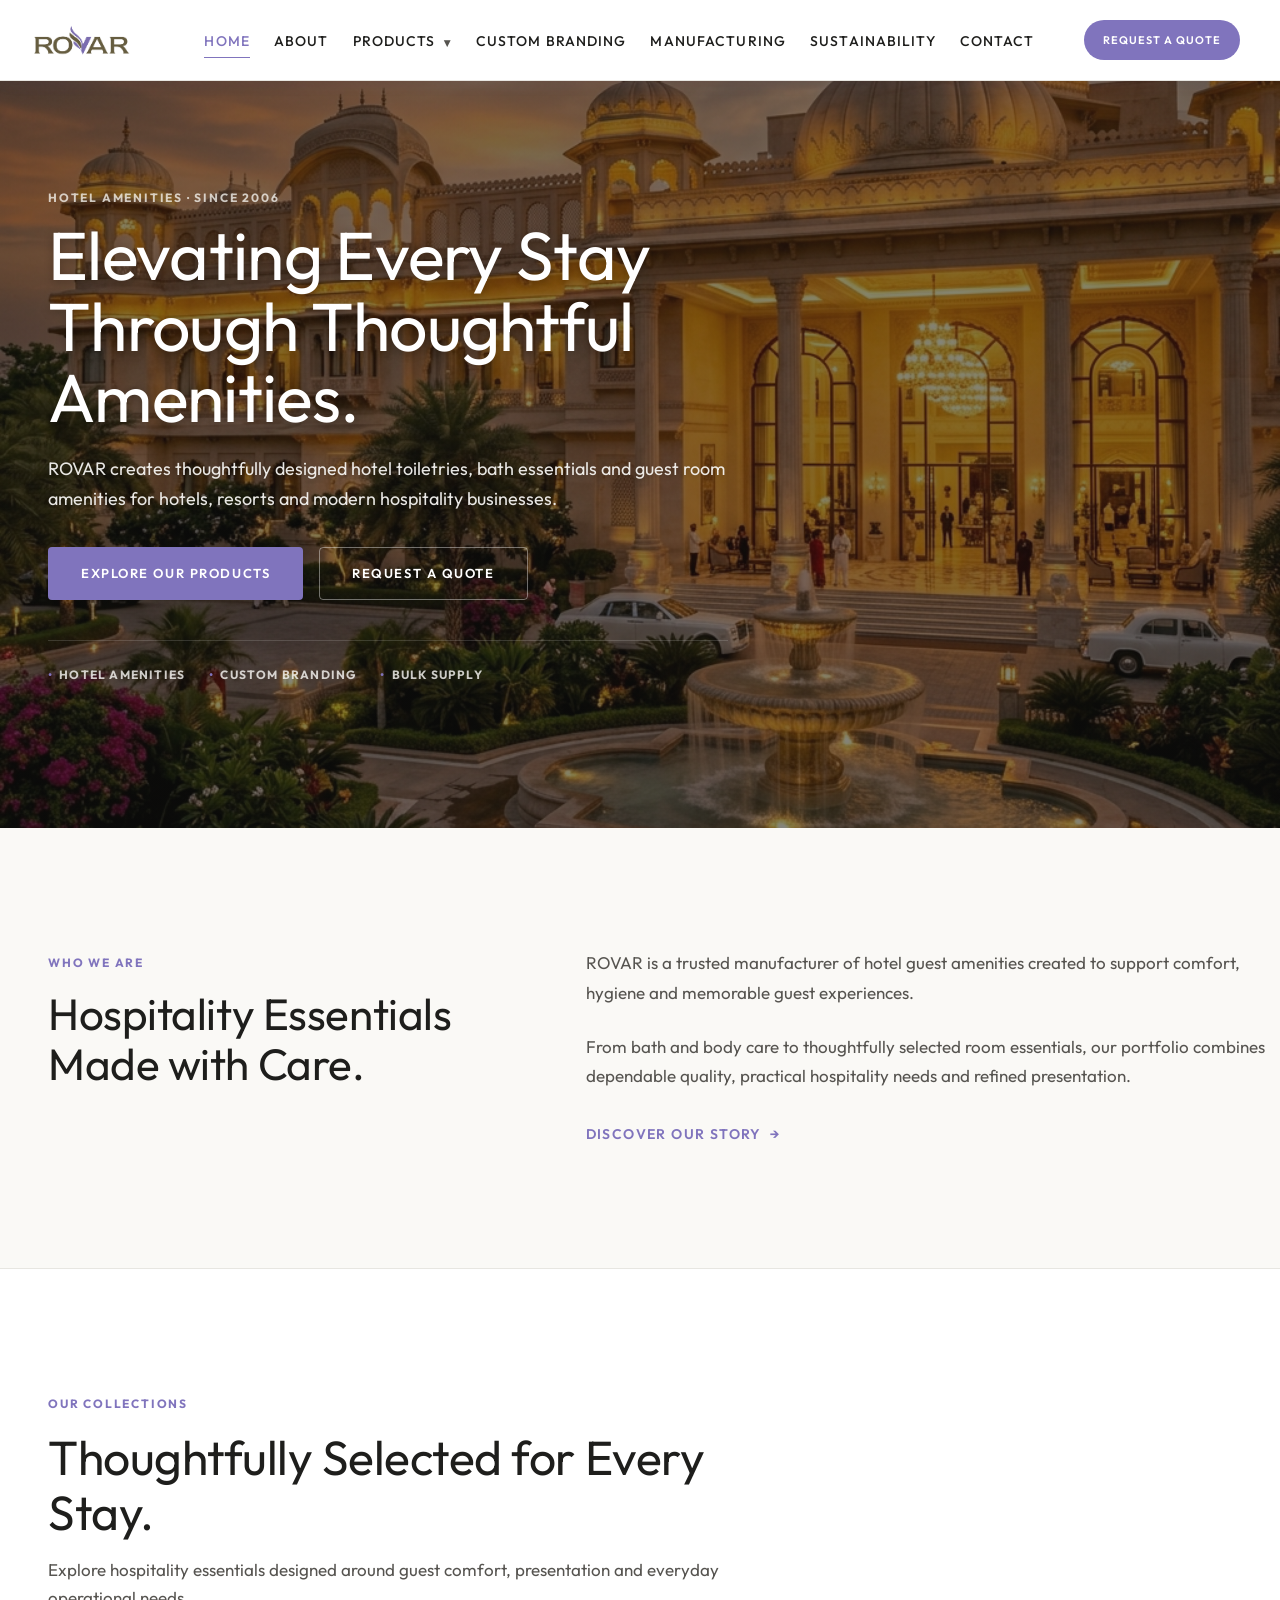
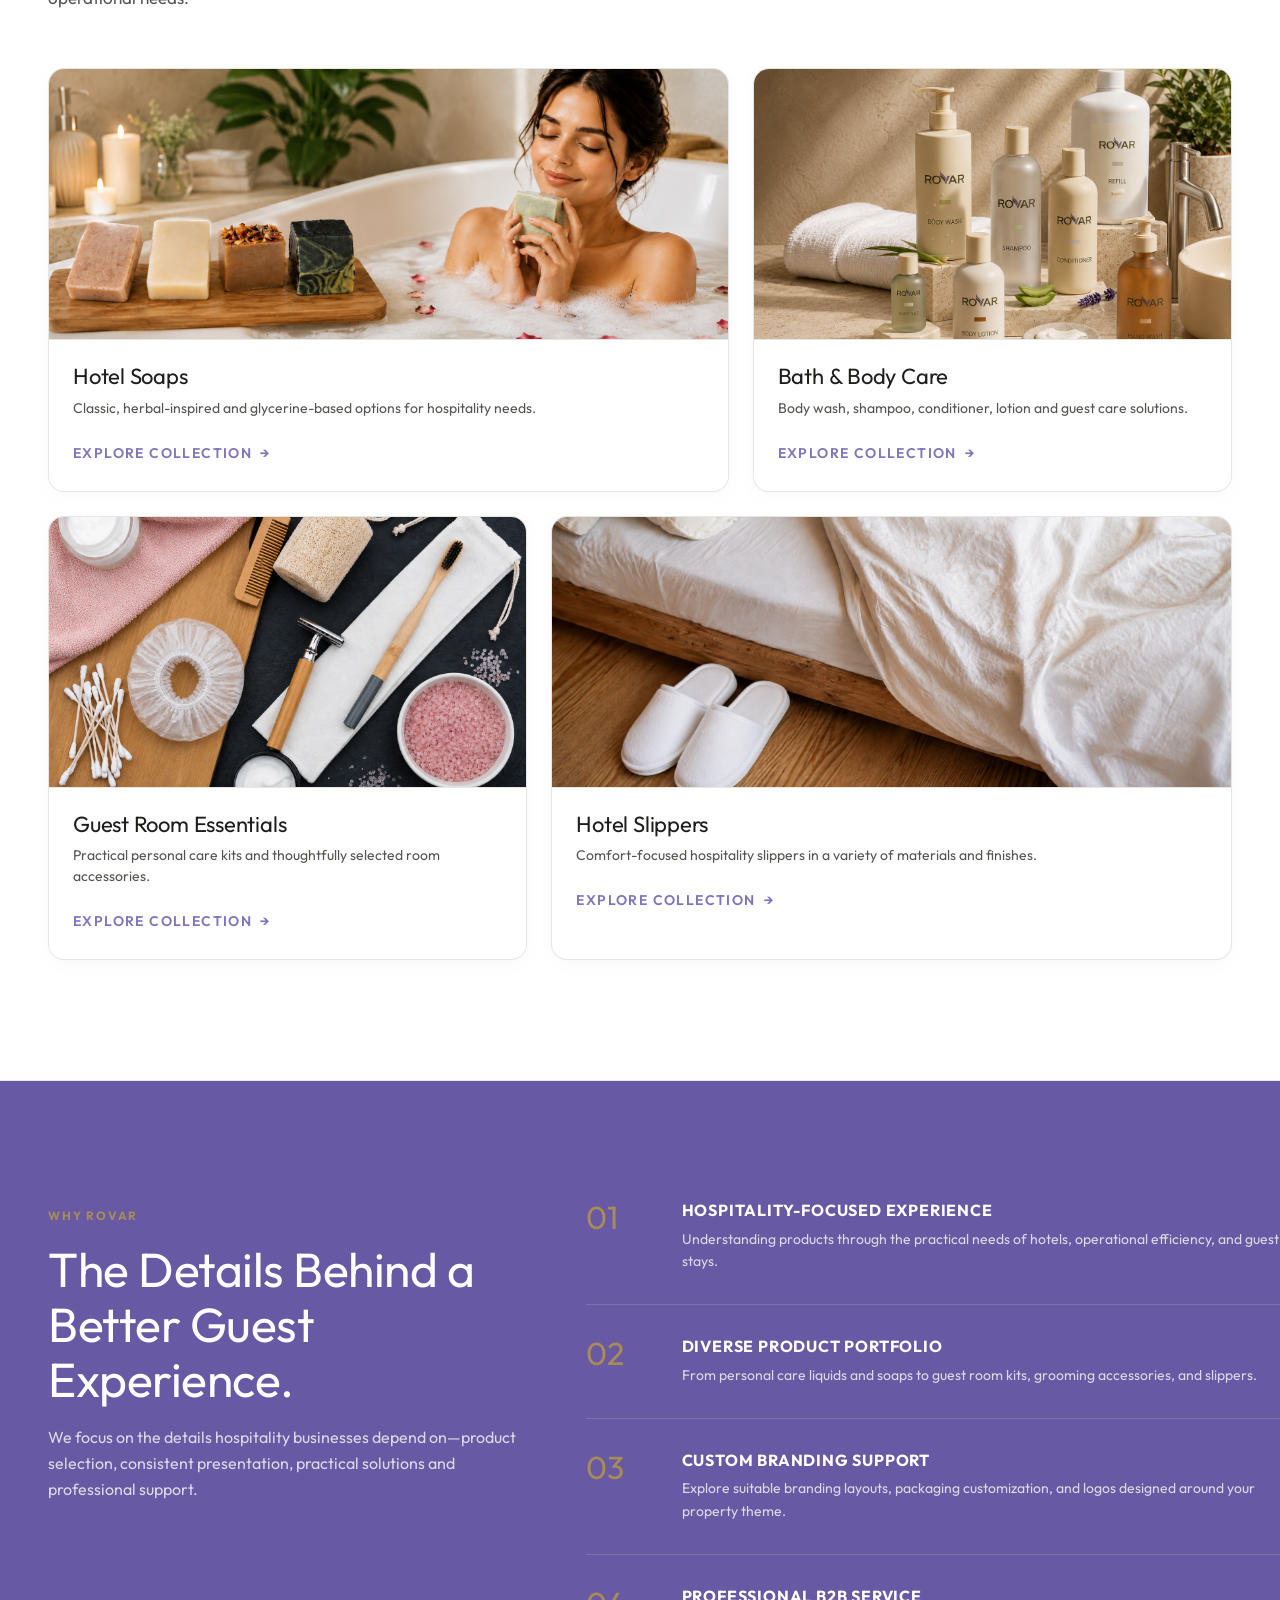
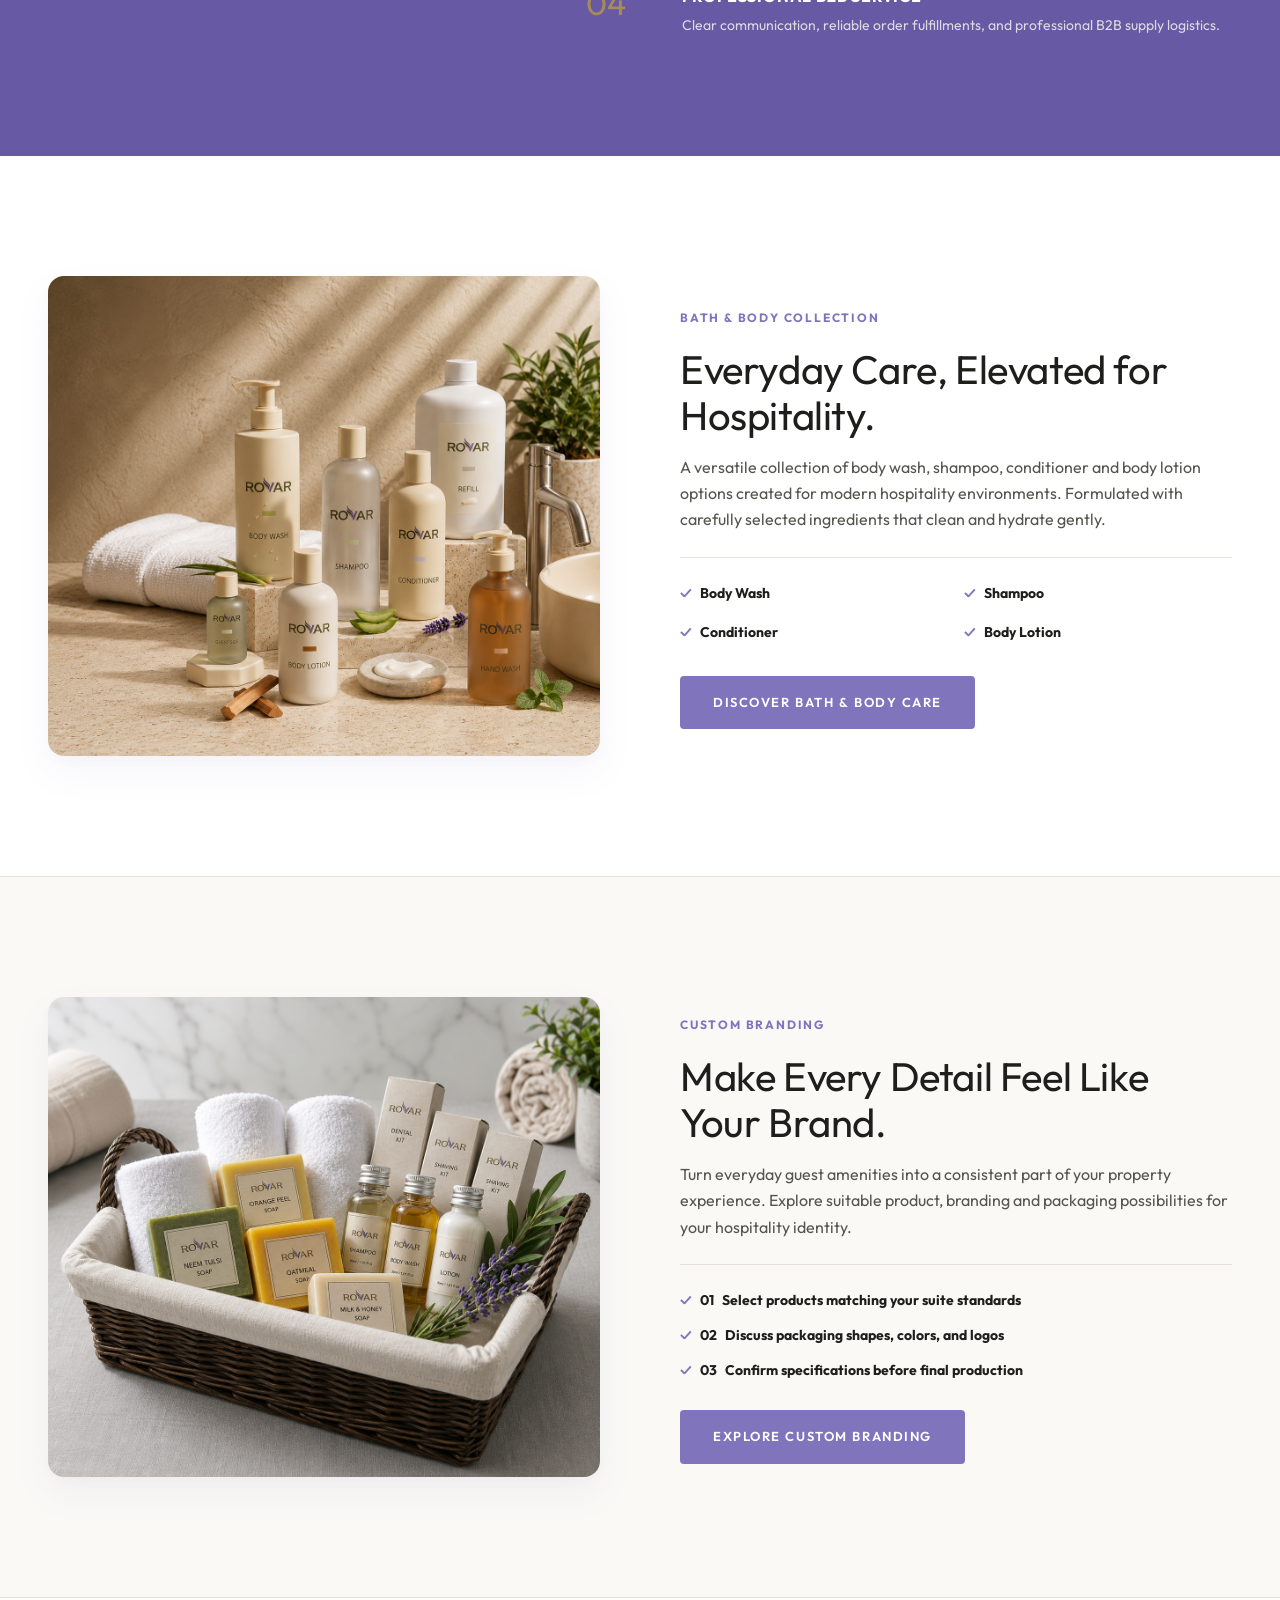
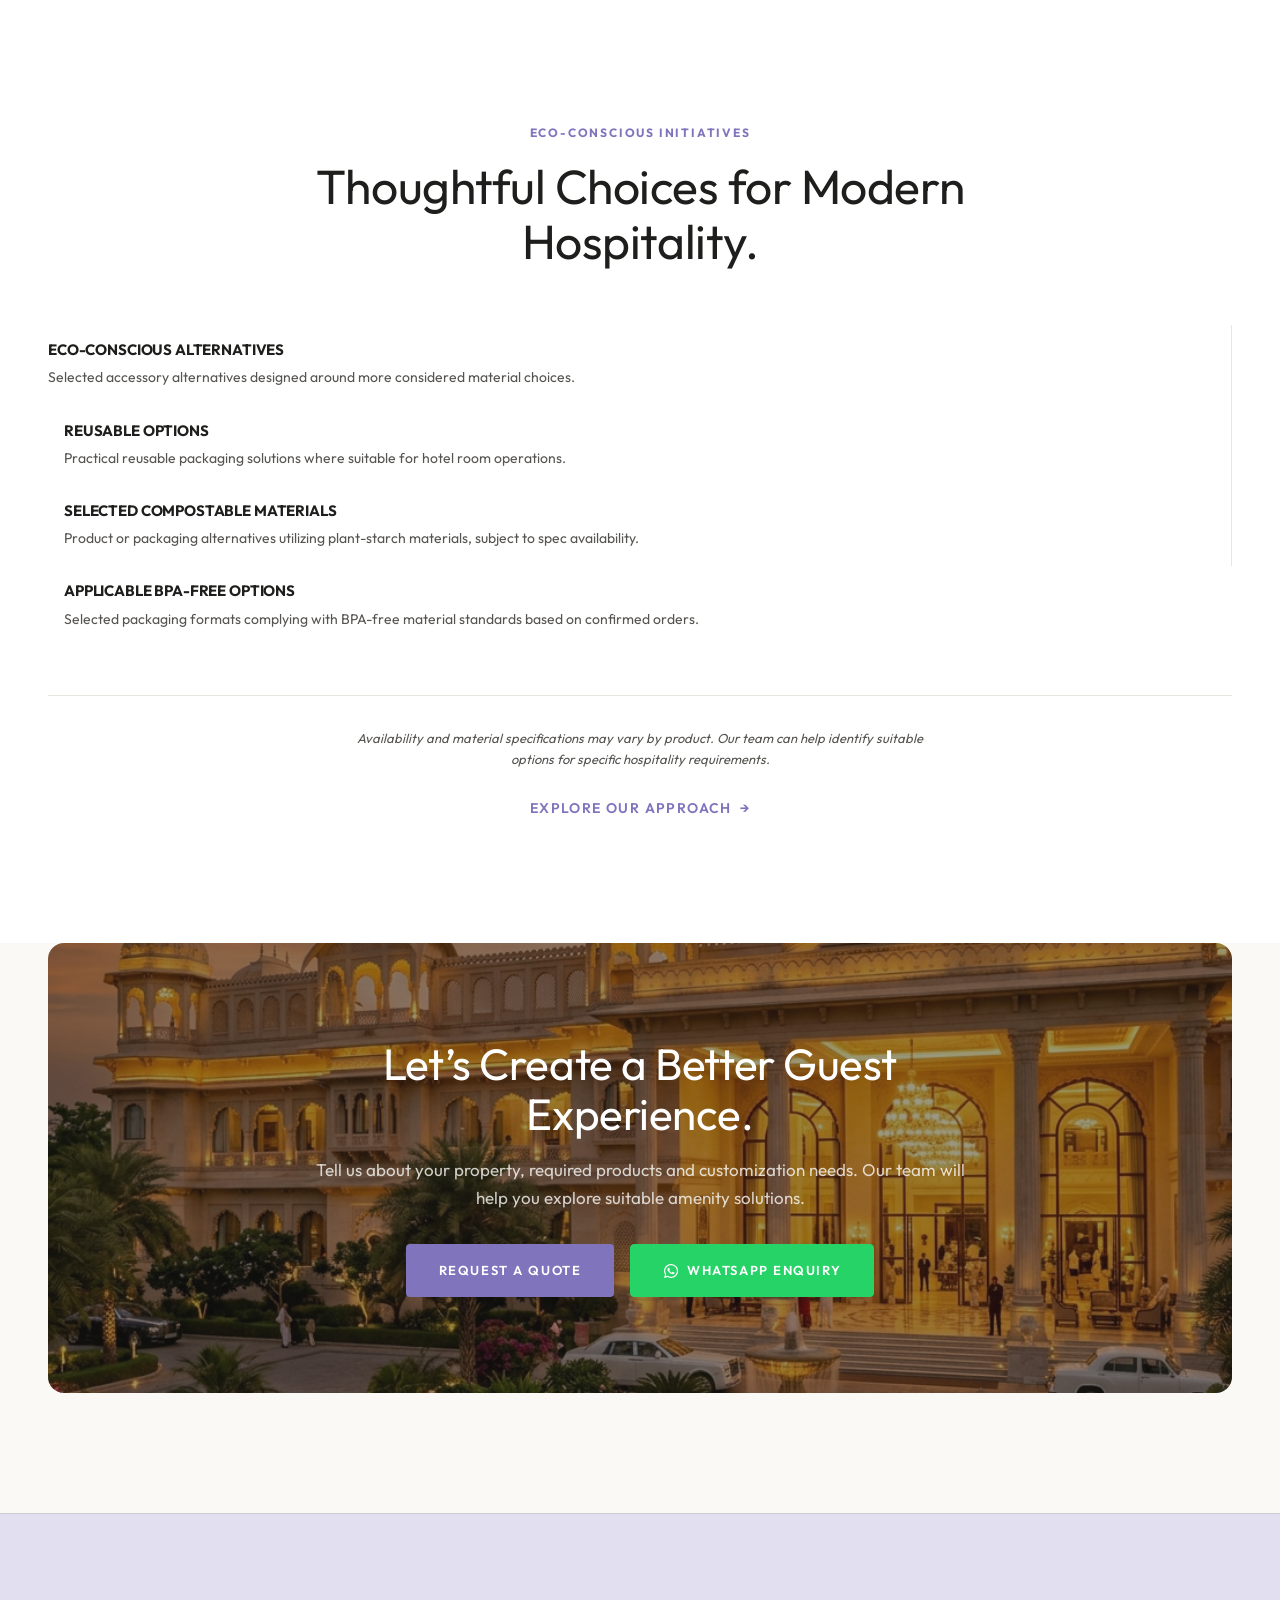
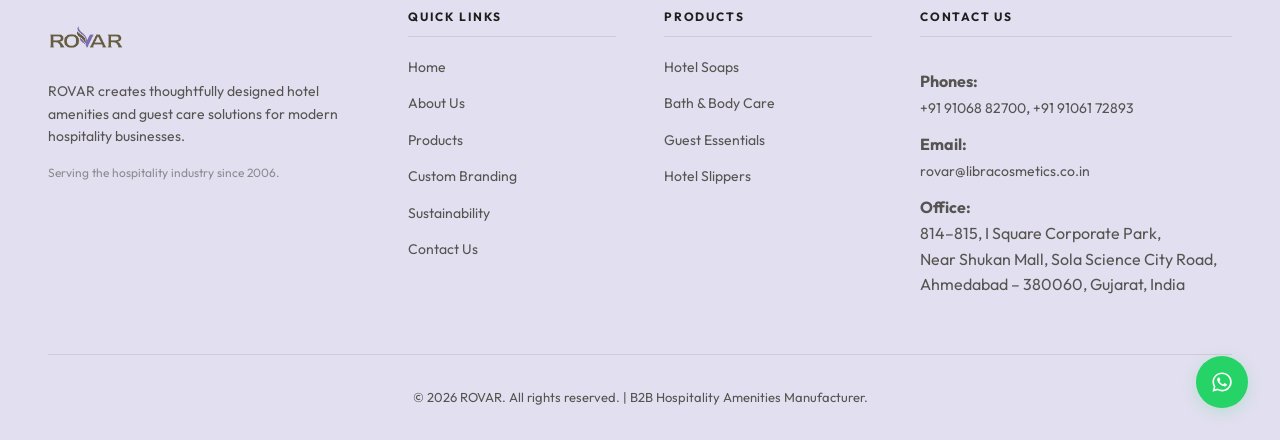
==== commit e9f85b93: "first commit" ====
--- a/index.html
+++ b/index.html
@@ -84,6 +84,9 @@
               <a href="custom-branding.html" class="nav-link">Custom Branding</a>
             </li>
             <li>
+              <a href="manufacturing.html" class="nav-link">Manufacturing</a>
+            </li>
+            <li>
               <a href="sustainability.html" class="nav-link">Sustainability</a>
             </li>
             <li>
@@ -122,21 +125,24 @@
               <a href="products.html" class="mobile-submenu-link">All Products</a>
             </li>
             <li>
-              <a href="hotel-soaps.html" class="mobile-submenu-link">🧼 Hotel Soaps</a>
-            </li>
-            <li>
-              <a href="bath-body-care.html" class="mobile-submenu-link">🚿 Bath & Body Care</a>
-            </li>
-            <li>
-              <a href="guest-room-essentials.html" class="mobile-submenu-link">🎁 Guest Essentials</a>
-            </li>
-            <li>
-              <a href="hotel-slippers.html" class="mobile-submenu-link">🥿 Hotel Slippers</a>
+              <a href="hotel-soaps.html" class="mobile-submenu-link">Hotel Soaps</a>
+            </li>
+            <li>
+              <a href="bath-body-care.html" class="mobile-submenu-link">Bath & Body Care</a>
+            </li>
+            <li>
+              <a href="guest-room-essentials.html" class="mobile-submenu-link">Guest Essentials</a>
+            </li>
+            <li>
+              <a href="hotel-slippers.html" class="mobile-submenu-link">Hotel Slippers</a>
             </li>
           </ul>
         </li>
         <li>
           <a href="custom-branding.html" class="mobile-nav-link">Custom Branding</a>
+        </li>
+        <li>
+          <a href="manufacturing.html" class="mobile-nav-link">Manufacturing</a>
         </li>
         <li>
           <a href="sustainability.html" class="mobile-nav-link">Sustainability</a>
--- a/css/style.css
+++ b/css/style.css
@@ -193,7 +193,8 @@
   display: flex;
   align-items: center;
   justify-content: space-between;
-  padding: 0 48px;
+  padding: 0 40px 0 32px; /* logo slightly left, cta stays right */
+  gap: 16px;
   transition: var(--transition);
 }
 
@@ -205,29 +206,38 @@
   height: 72px;
 }
 
+.logo {
+  flex-shrink: 0;
+  margin-right: 24px; /* space between logo and nav */
+}
+
 .logo img {
-  height: 52px;
+  height: 70px;
   width: auto;
   transition: var(--transition-fast);
 }
 
 .header-scrolled .logo img {
-  height: 44px;
+  height: 50px;
 }
 
 /* Navigation Links */
 .desktop-nav {
   display: flex;
   align-items: center;
+  justify-content: center; /* center nav within its own space */
   height: 100%;
+  flex: 1; /* take up all space between logo and button */
 }
 
 .nav-menu {
   display: flex;
   list-style: none;
-  gap: 32px;
+  gap: 24px;
   height: 100%;
   align-items: center;
+  justify-content: center; /* center the links within the nav */
+  flex-shrink: 1;
 }
 
 .nav-item {
@@ -240,12 +250,13 @@
 .nav-link {
   font-family: var(--font-sans);
   font-weight: 500;
-  font-size: 14px;
+  font-size: 14px; /* +2 from 12px */
   text-transform: uppercase;
-  letter-spacing: 0.12em;
+  letter-spacing: 0.08em;
   color: var(--text-dark);
-  padding: 10px 0;
+  padding: 8px 0;
   position: relative;
+  white-space: nowrap;
 }
 
 .nav-link::after {
@@ -354,7 +365,16 @@
 
 /* Header Call to Action Button */
 .header-cta {
-  border-radius: 30px !important; /* Rounded pill shape for navigation CTA */
+  flex-shrink: 0; /* never shrink — always visible on the right */
+  margin-left: auto; /* push to far right */
+}
+
+.header-cta .btn {
+  font-size: 11px;
+  padding: 10px 18px;
+  letter-spacing: 0.09em;
+  white-space: nowrap;
+  border-radius: 30px; /* pill shape */
 }
 
 /* 3. Button System */
@@ -1742,15 +1762,48 @@
   }
 }
 
+@media (max-width: 1200px) {
+  .nav-menu {
+    gap: 18px;
+  }
+  .nav-link {
+    font-size: 13px;
+    letter-spacing: 0.06em;
+  }
+  .logo {
+    margin-right: 16px;
+  }
+  .header-cta .btn {
+    font-size: 11px;
+    padding: 9px 15px;
+  }
+}
+
 @media (max-width: 1024px) {
   .container {
     padding: 0 32px;
   }
   .global-header {
-    padding: 0 32px;
+    padding: 0 20px 0 16px;
+    gap: 12px;
+  }
+  .logo {
+    margin-right: 12px;
+  }
+  .logo img {
+    height: 44px;
   }
   .nav-menu {
-    gap: 20px;
+    gap: 12px;
+  }
+  .nav-link {
+    font-size: 11px;
+    letter-spacing: 0.05em;
+  }
+  .header-cta .btn {
+    font-size: 10px;
+    padding: 8px 13px;
+    letter-spacing: 0.06em;
   }
   .intro-grid {
     gap: 40px;
@@ -1763,6 +1816,31 @@
   }
   .catalog-category-grid {
     gap: 40px;
+  }
+}
+
+@media (max-width: 900px) {
+  .global-header {
+    padding: 0 14px 0 12px;
+    gap: 8px;
+  }
+  .logo {
+    margin-right: 8px;
+  }
+  .logo img {
+    height: 40px;
+  }
+  .nav-menu {
+    gap: 8px;
+  }
+  .nav-link {
+    font-size: 10px;
+    letter-spacing: 0.03em;
+  }
+  .header-cta .btn {
+    font-size: 9px;
+    padding: 7px 11px;
+    letter-spacing: 0.04em;
   }
 }
 
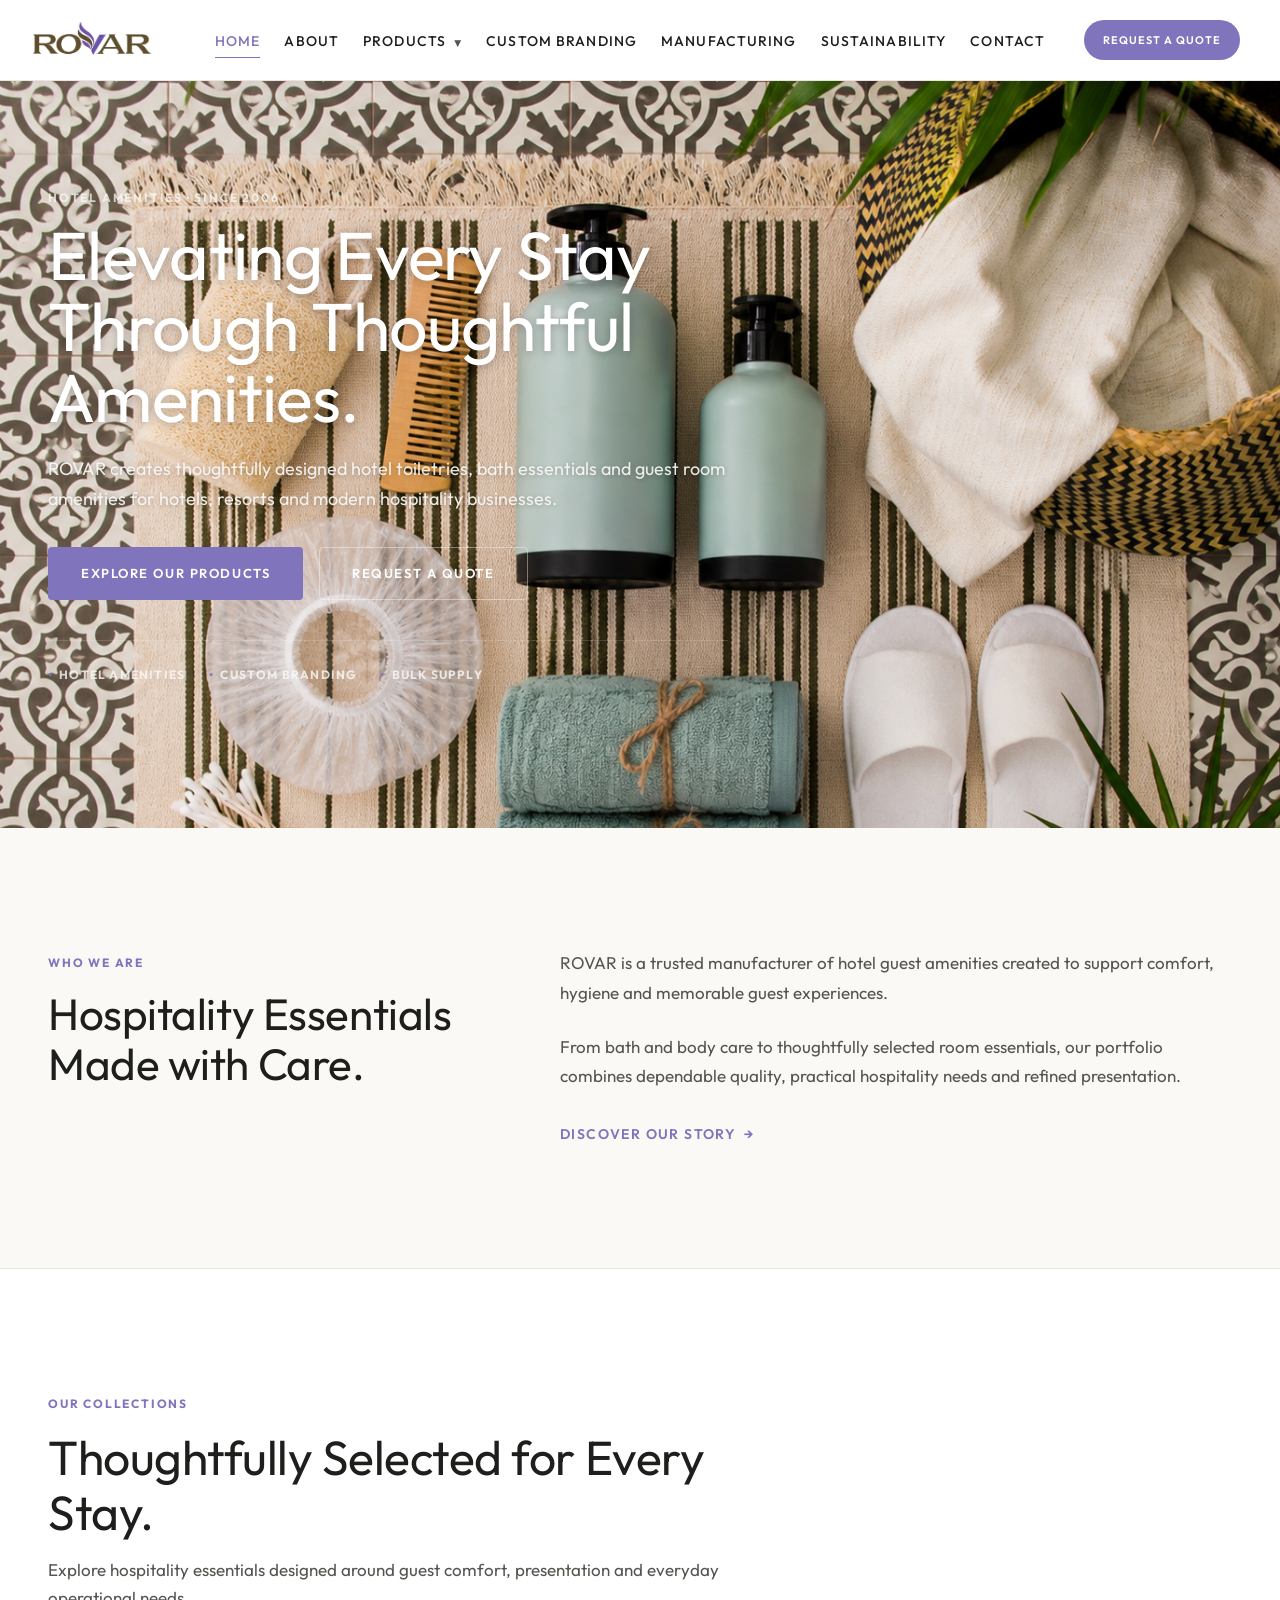
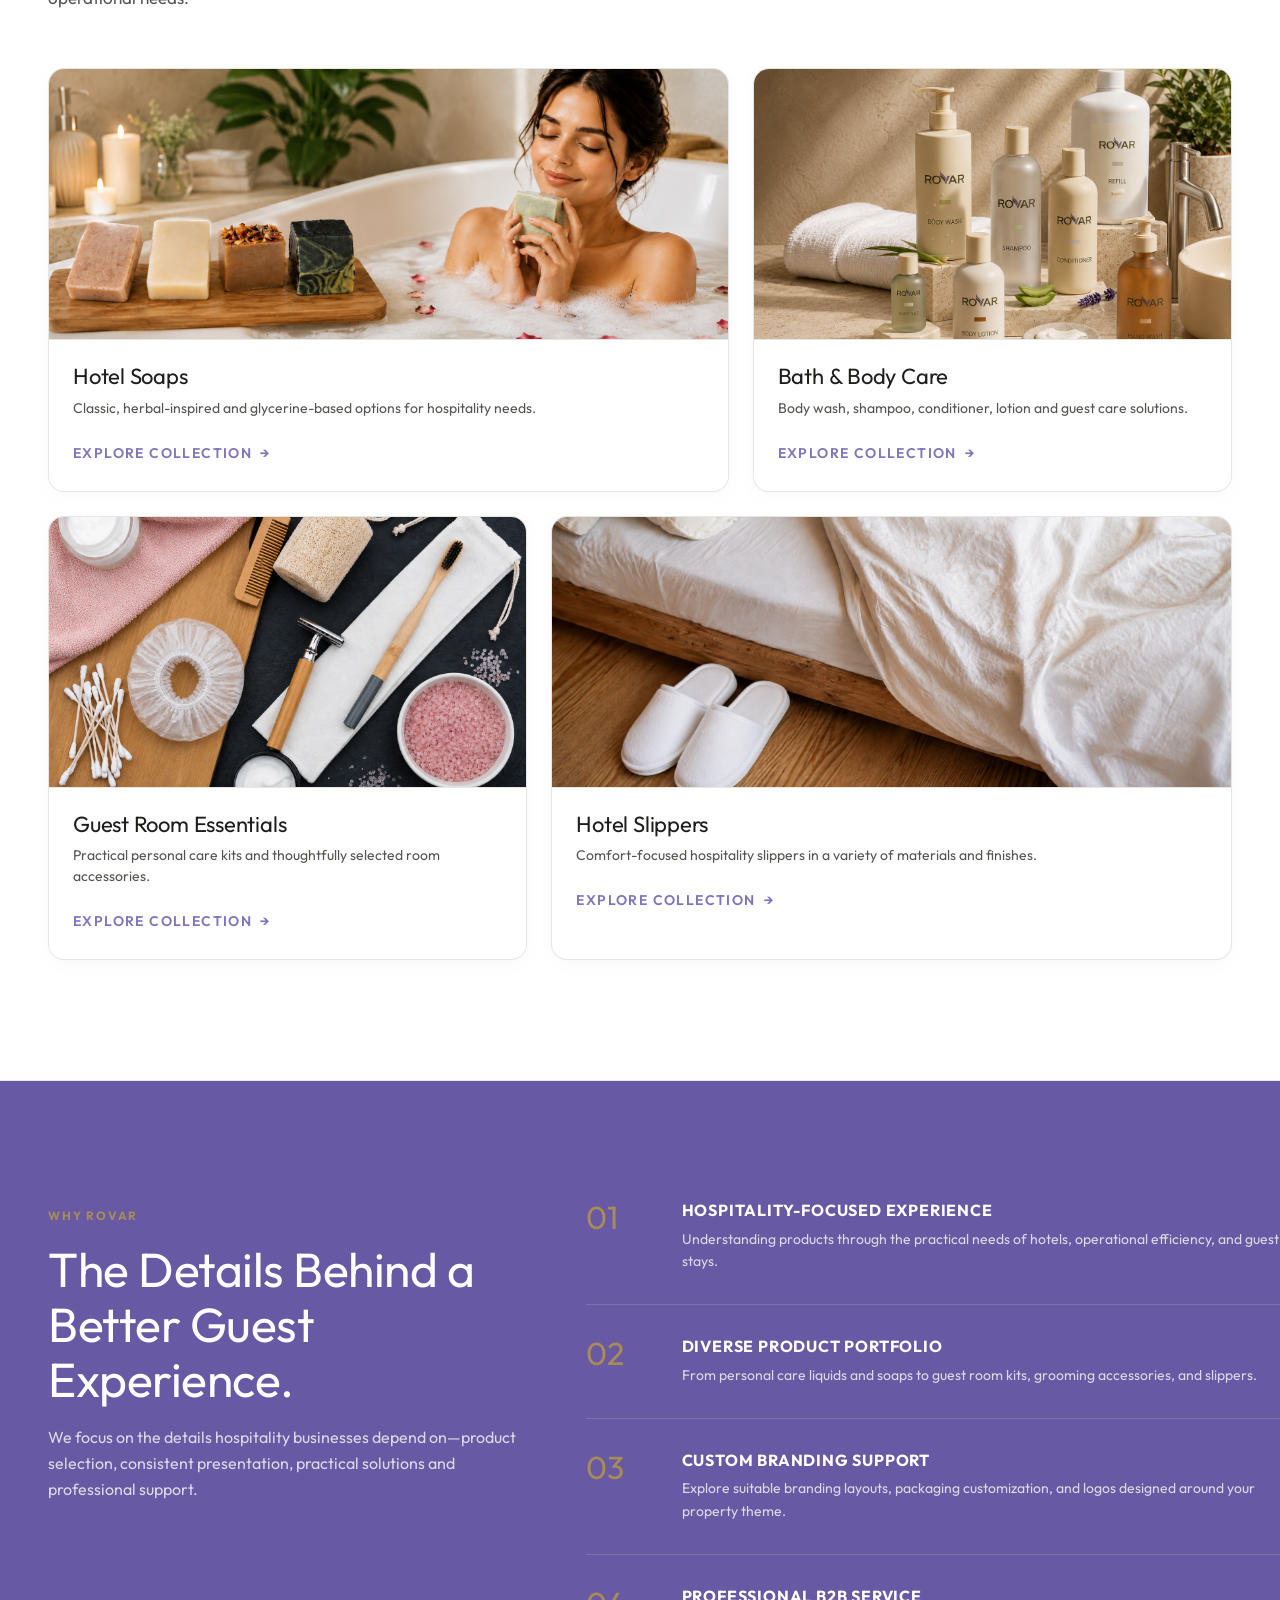
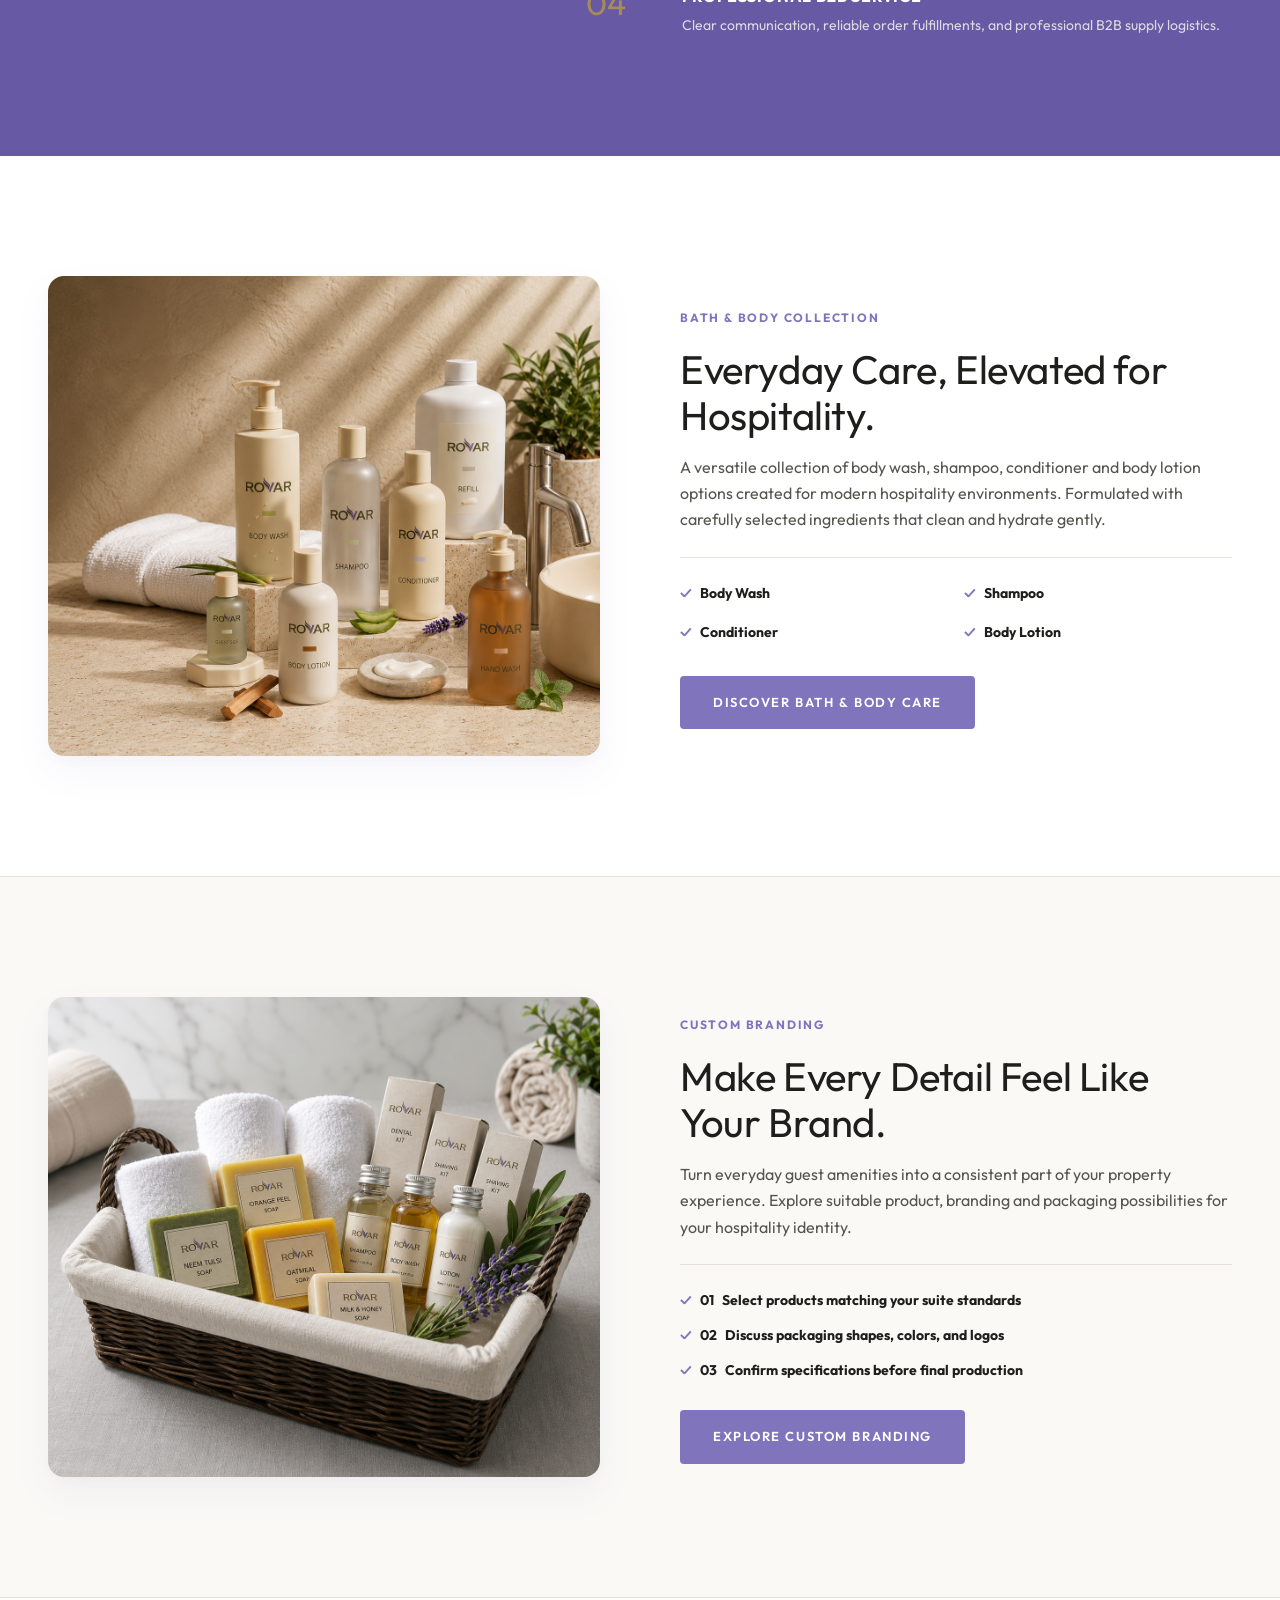
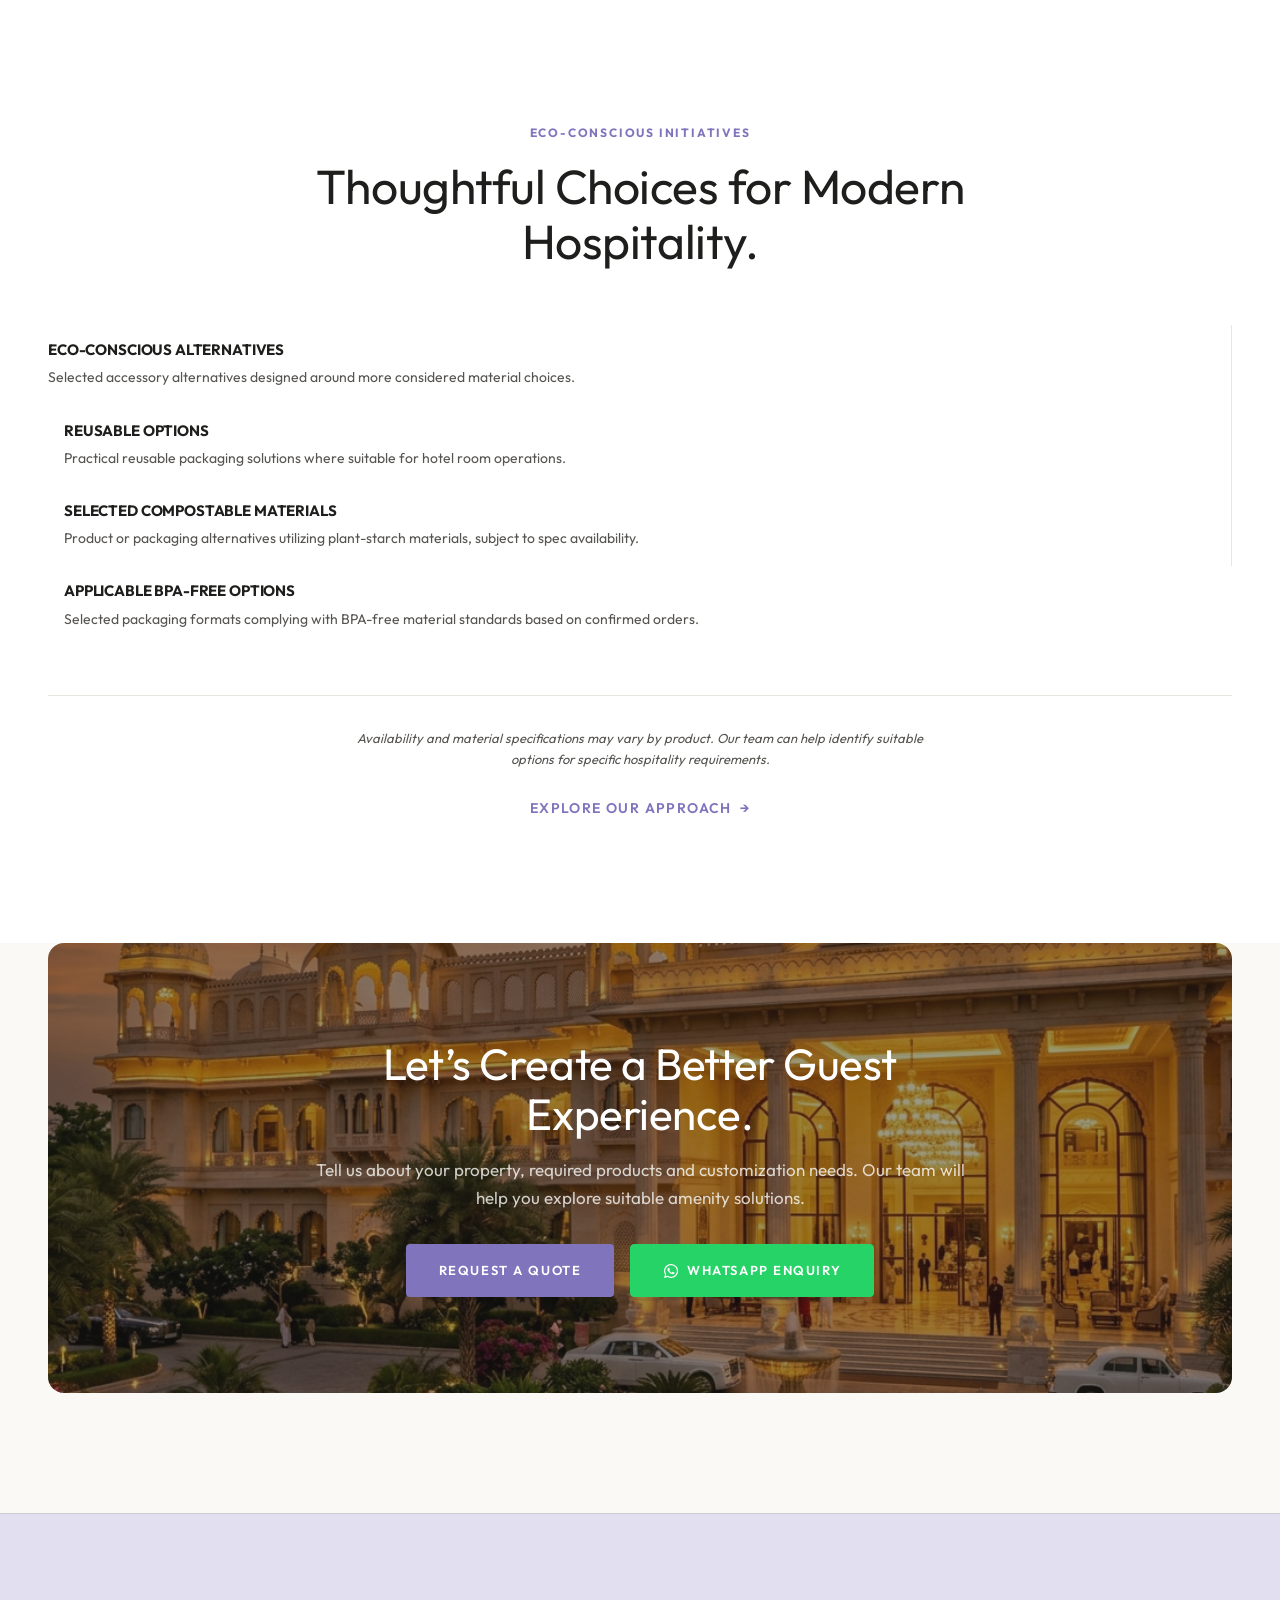
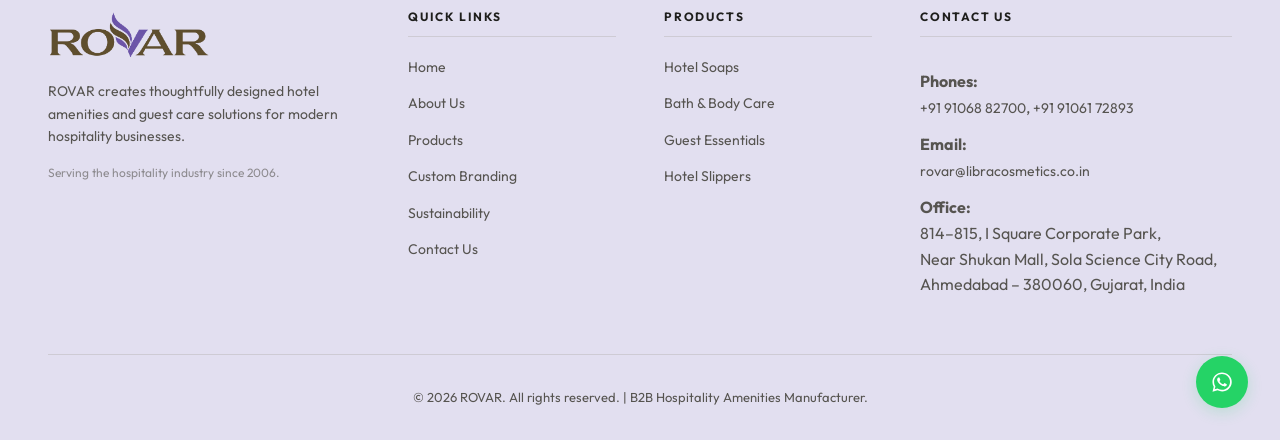
==== commit 899f5d4c: "Add files via upload" ====
--- a/index.html
+++ b/index.html
@@ -165,7 +165,26 @@
     <!-- SECTION 1: FULLSCREEN IMAGE BACKGROUND HERO -->
     <section class="hero-fullscreen-layout" aria-label="ROVAR Introduction">
       <div class="hero-bg-wrapper">
-        <div class="hero-bg-image"></div>
+        <!-- Slide 1: Hotel Lobby -->
+        <div class="hero-slide active" data-index="0" id="slide-0" role="tabpanel" aria-label="Luxury hotel lobby">
+          <img src="images/hero-1.png" alt="Luxury hotel lobby" class="hero-slide-img" />
+          <div class="hero-overlay"></div>
+        </div>
+        <!-- Slide 2: Woman experiencing body care -->
+        <div class="hero-slide" data-index="1" id="slide-1" role="tabpanel" aria-label="Woman experiencing ROVAR hotel body-care amenities" aria-hidden="true">
+          <img src="images/hero-2.png" alt="Woman experiencing ROVAR hotel body-care amenities" class="hero-slide-img" loading="lazy" />
+          <div class="hero-overlay"></div>
+        </div>
+        <!-- Slide 3: ROVAR Products -->
+        <div class="hero-slide" data-index="2" id="slide-2" role="tabpanel" aria-label="ROVAR hotel amenities and product collection" aria-hidden="true">
+          <img src="images/product2.png" alt="ROVAR hotel amenities and product collection" class="hero-slide-img" loading="lazy" />
+          <div class="hero-overlay"></div>
+        </div>
+        <!-- Slide 4: Sustainability -->
+        <div class="hero-slide" data-index="3" id="slide-3" role="tabpanel" aria-label="Sustainable and eco-friendly hotel amenities" aria-hidden="true">
+          <img src="images/sustainability1.png" alt="Sustainable and eco-friendly hotel amenities" class="hero-slide-img" loading="lazy" />
+          <div class="hero-overlay"></div>
+        </div>
       </div>
       <div class="container">
         <div class="hero-fullscreen-content reveal-up">
@@ -181,6 +200,26 @@
             <span class="hero-trust-tag">Custom Branding</span>
             <span class="hero-trust-tag">Bulk Supply</span>
           </div>
+        </div>
+      </div>
+      <!-- Slider Controls -->
+      <div class="hero-controls-container">
+        <div class="container hero-controls-row">
+          <!-- Prev Arrow -->
+          <button class="hero-arrow prev-slide" aria-label="Previous slide">
+            <svg width="20" height="20" viewBox="0 0 24 24" fill="none" stroke="currentColor" stroke-width="1.5" stroke-linecap="round" stroke-linejoin="round">
+              <line x1="19" y1="12" x2="5" y2="12"></line>
+              <polyline points="12 19 5 12 12 5"></polyline>
+            </svg>
+          </button>
+          
+          <!-- Next Arrow -->
+          <button class="hero-arrow next-slide" aria-label="Next slide">
+            <svg width="20" height="20" viewBox="0 0 24 24" fill="none" stroke="currentColor" stroke-width="1.5" stroke-linecap="round" stroke-linejoin="round">
+              <line x1="5" y1="12" x2="19" y2="12"></line>
+              <polyline points="12 5 19 12 12 19"></polyline>
+            </svg>
+          </button>
         </div>
       </div>
     </section>
--- a/css/style.css
+++ b/css/style.css
@@ -9,20 +9,34 @@
 /* --- Strict Color & Layout Variables --- */
 :root {
   /* Color Contract */
-  --bg-primary: #FAF9F6;         /* Warm Ivory Main Background */
-  --bg-secondary: #FFFFFF;       /* Pure White Background */
-  --primary: #8074BD;            /* Lavender (Primary Brand & Accent) */
-  --primary-dark: #6759A3;       /* Darker Lavender for Button Hovers */
-  --secondary: #8074BD;          /* Lavender Accent */
-  --secondary-light: #F1EFF8;    /* Lavender Soft (Card Backgrounds / Section Breaks) */
-  --olive: #625B3A;              /* Olive Detail (Subtle borders, highlights, thin lines) */
-  --taupe: #565450;              /* Muted Grey/Taupe for Secondary Text */
-  --text-dark: #1E1E1C;          /* Primary Headings / Text Dark */
-  --text-body: #565450;          /* Readable Body Text */
-  --border-soft: rgba(98, 91, 58, 0.15); /* Soft Olive-tinted Grey Border */
-  --accent-gold: #A78B58;        /* Optional Muted Gold Accent */
-  --footer-bg: #E2DFF0;          /* Medium-light Slate Lavender Footer Background */
-  --footer-text: #1E1E1C;        /* Dark Charcoal/Black Footer Text */
+  --bg-primary: #FAF9F6;
+  /* Warm Ivory Main Background */
+  --bg-secondary: #FFFFFF;
+  /* Pure White Background */
+  --primary: #8074BD;
+  /* Lavender (Primary Brand & Accent) */
+  --primary-dark: #6759A3;
+  /* Darker Lavender for Button Hovers */
+  --secondary: #8074BD;
+  /* Lavender Accent */
+  --secondary-light: #F1EFF8;
+  /* Lavender Soft (Card Backgrounds / Section Breaks) */
+  --olive: #625B3A;
+  /* Olive Detail (Subtle borders, highlights, thin lines) */
+  --taupe: #565450;
+  /* Muted Grey/Taupe for Secondary Text */
+  --text-dark: #1E1E1C;
+  /* Primary Headings / Text Dark */
+  --text-body: #565450;
+  /* Readable Body Text */
+  --border-soft: rgba(98, 91, 58, 0.15);
+  /* Soft Olive-tinted Grey Border */
+  --accent-gold: #A78B58;
+  /* Optional Muted Gold Accent */
+  --footer-bg: #E2DFF0;
+  /* Medium-light Slate Lavender Footer Background */
+  --footer-text: #1E1E1C;
+  /* Dark Charcoal/Black Footer Text */
 
   /* Spacing Grid (8px System) */
   --space-8: 8px;
@@ -33,7 +47,7 @@
   --space-48: 48px;
   --space-56: 56px;
   --space-64: 64px;
-  
+
   /* Section Padding */
   --space-section-lg: 120px;
   --space-section-md: 96px;
@@ -42,12 +56,13 @@
   /* Typography Scales (Using geometric Outfit globally for Antigravity theme) */
   --font-serif: 'Outfit', system-ui, -apple-system, sans-serif;
   --font-sans: 'Outfit', system-ui, -apple-system, sans-serif;
-  
+
   /* UI Tokens */
   --radius-sm: 4px;
   --radius-md: 8px;
-  --radius-lg: 16px; /* Slightly more rounded for weightless concept */
-  
+  --radius-lg: 16px;
+  /* Slightly more rounded for weightless concept */
+
   /* Soft Ambient Floating Shadows */
   --shadow-sm: 0 4px 16px rgba(128, 116, 189, 0.04), 0 1px 4px rgba(0, 0, 0, 0.01);
   --shadow-md: 0 16px 36px rgba(128, 116, 189, 0.07), 0 4px 16px rgba(0, 0, 0, 0.02);
@@ -59,7 +74,9 @@
 }
 
 /* --- Base & Reset Styles --- */
-*, *::before, *::after {
+*,
+*::before,
+*::after {
   box-sizing: border-box;
   margin: 0;
   padding: 0;
@@ -87,8 +104,15 @@
 
 /* Page load fade-in */
 @keyframes pageFadeIn {
-  from { opacity: 0; transform: translateY(8px); }
-  to { opacity: 1; transform: translateY(0); }
+  from {
+    opacity: 0;
+    transform: translateY(8px);
+  }
+
+  to {
+    opacity: 1;
+    transform: translateY(0);
+  }
 }
 
 body {
@@ -96,7 +120,12 @@
 }
 
 /* --- Typography Scaling Contract --- */
-h1, h2, h3, h4, h5, h6 {
+h1,
+h2,
+h3,
+h4,
+h5,
+h6 {
   font-family: var(--font-serif);
   color: var(--text-dark);
   font-weight: 400;
@@ -140,7 +169,11 @@
 }
 
 /* Accessible focus outline */
-a:focus-visible, button:focus-visible, input:focus-visible, select:focus-visible, textarea:focus-visible {
+a:focus-visible,
+button:focus-visible,
+input:focus-visible,
+select:focus-visible,
+textarea:focus-visible {
   outline: 2px solid var(--secondary);
   outline-offset: 3px;
 }
@@ -182,7 +215,8 @@
   left: 0;
   width: 100%;
   z-index: 1000;
-  background-color: var(--bg-secondary); /* Solid background to prevent hero image spillage */
+  background-color: var(--bg-secondary);
+  /* Solid background to prevent hero image spillage */
   border-bottom: 1px solid var(--border-soft);
   box-shadow: var(--shadow-sm);
   transition: var(--transition);
@@ -193,7 +227,8 @@
   display: flex;
   align-items: center;
   justify-content: space-between;
-  padding: 0 40px 0 32px; /* logo slightly left, cta stays right */
+  padding: 0 40px 0 32px;
+  /* logo slightly left, cta stays right */
   gap: 16px;
   transition: var(--transition);
 }
@@ -208,26 +243,29 @@
 
 .logo {
   flex-shrink: 0;
-  margin-right: 24px; /* space between logo and nav */
+  margin-right: 24px;
+  /* space between logo and nav */
 }
 
 .logo img {
-  height: 70px;
+  height: 40px;
   width: auto;
   transition: var(--transition-fast);
 }
 
 .header-scrolled .logo img {
-  height: 50px;
+  height: 34px;
 }
 
 /* Navigation Links */
 .desktop-nav {
   display: flex;
   align-items: center;
-  justify-content: center; /* center nav within its own space */
+  justify-content: center;
+  /* center nav within its own space */
   height: 100%;
-  flex: 1; /* take up all space between logo and button */
+  flex: 1;
+  /* take up all space between logo and button */
 }
 
 .nav-menu {
@@ -236,7 +274,8 @@
   gap: 24px;
   height: 100%;
   align-items: center;
-  justify-content: center; /* center the links within the nav */
+  justify-content: center;
+  /* center the links within the nav */
   flex-shrink: 1;
 }
 
@@ -250,7 +289,8 @@
 .nav-link {
   font-family: var(--font-sans);
   font-weight: 500;
-  font-size: 14px; /* +2 from 12px */
+  font-size: 14px;
+  /* +2 from 12px */
   text-transform: uppercase;
   letter-spacing: 0.08em;
   color: var(--text-dark);
@@ -365,8 +405,10 @@
 
 /* Header Call to Action Button */
 .header-cta {
-  flex-shrink: 0; /* never shrink — always visible on the right */
-  margin-left: auto; /* push to far right */
+  flex-shrink: 0;
+  /* never shrink — always visible on the right */
+  margin-left: auto;
+  /* push to far right */
 }
 
 .header-cta .btn {
@@ -374,7 +416,8 @@
   padding: 10px 18px;
   letter-spacing: 0.09em;
   white-space: nowrap;
-  border-radius: 30px; /* pill shape */
+  border-radius: 30px;
+  /* pill shape */
 }
 
 /* 3. Button System */
@@ -587,7 +630,7 @@
   max-width: 320px;
   height: 100vh;
   background-color: var(--bg-secondary);
-  box-shadow: -8px 0 28px rgba(0,0,0,0.03);
+  box-shadow: -8px 0 28px rgba(0, 0, 0, 0.03);
   z-index: 1050;
   padding: 90px 32px 40px;
   display: flex;
@@ -604,7 +647,7 @@
 .mobile-drawer-overlay {
   position: fixed;
   inset: 0;
-  background-color: rgba(30,30,28,0.3);
+  background-color: rgba(30, 30, 28, 0.3);
   backdrop-filter: blur(4px);
   z-index: 1040;
   opacity: 0;
@@ -696,7 +739,8 @@
   align-items: center;
   position: relative;
   overflow: hidden;
-  background-color: #1E1E1C; /* Dark base during load */
+  background-color: #1E1E1C;
+  /* Dark base during load */
   padding-top: 100px;
   padding-bottom: 60px;
 }
@@ -783,15 +827,28 @@
 
 /* Weightless Floating Animation */
 @keyframes floatMotion {
-  0% { transform: translateY(0); }
-  50% { transform: translateY(-8px); }
-  100% { transform: translateY(0); }
+  0% {
+    transform: translateY(0);
+  }
+
+  50% {
+    transform: translateY(-8px);
+  }
+
+  100% {
+    transform: translateY(0);
+  }
 }
 
 /* Ken Burns Entry Animation */
 @keyframes kenBurns {
-  0% { transform: scale(1.08); }
-  100% { transform: scale(1); }
+  0% {
+    transform: scale(1.08);
+  }
+
+  100% {
+    transform: scale(1);
+  }
 }
 
 /* Editorial Heading Hero (About, Products, Categories) */
@@ -855,7 +912,7 @@
 /* 2. Brand Introduction section (two-column) */
 .intro-grid {
   display: grid;
-  grid-template-columns: 40% 60%;
+  grid-template-columns: 2fr 3fr;
   gap: 64px;
   align-items: start;
 }
@@ -898,7 +955,8 @@
 
 .collection-card-img {
   width: 100%;
-  height: 270px; /* Vertically compact height */
+  height: 270px;
+  /* Vertically compact height */
   overflow: hidden;
 }
 
@@ -914,7 +972,8 @@
 }
 
 .collection-card-info {
-  padding: 24px; /* Vertically compact padding */
+  padding: 24px;
+  /* Vertically compact padding */
   background-color: var(--bg-secondary);
   border-top: 1px solid var(--border-soft);
 }
@@ -935,10 +994,21 @@
 
 /* Asymmetric Columns Spanning Rules */
 @media (min-width: 769px) {
-  .collection-card.col-60-left { grid-column: span 7; }
-  .collection-card.col-40-right { grid-column: span 5; }
-  .collection-card.col-40-left { grid-column: span 5; }
-  .collection-card.col-60-right { grid-column: span 7; }
+  .collection-card.col-60-left {
+    grid-column: span 7;
+  }
+
+  .collection-card.col-40-right {
+    grid-column: span 5;
+  }
+
+  .collection-card.col-40-left {
+    grid-column: span 5;
+  }
+
+  .collection-card.col-60-right {
+    grid-column: span 7;
+  }
 }
 
 /* Product Cards Grid & Styling */
@@ -1026,8 +1096,8 @@
   color: var(--bg-primary);
 }
 
-.why-rovar-sec h2, 
-.why-rovar-sec h3, 
+.why-rovar-sec h2,
+.why-rovar-sec h3,
 .why-rovar-sec .sec-title {
   color: #FFFFFF;
 }
@@ -1431,7 +1501,8 @@
 }
 
 .form-input-custom {
-  height: 54px; /* Strictly between 52px and 58px */
+  height: 54px;
+  /* Strictly between 52px and 58px */
   border: 1px solid var(--border-soft);
   background-color: var(--bg-primary);
   padding: 0 16px;
@@ -1742,10 +1813,12 @@
     transition-duration: 0s !important;
     scroll-behavior: auto !important;
   }
+
   .reveal-up {
     opacity: 1 !important;
     transform: none !important;
   }
+
   body {
     animation: none !important;
   }
@@ -1757,6 +1830,7 @@
     grid-template-columns: repeat(2, 1fr);
     gap: 32px;
   }
+
   .contact-grid {
     gap: 40px;
   }
@@ -1766,13 +1840,16 @@
   .nav-menu {
     gap: 18px;
   }
+
   .nav-link {
     font-size: 13px;
     letter-spacing: 0.06em;
   }
+
   .logo {
     margin-right: 16px;
   }
+
   .header-cta .btn {
     font-size: 11px;
     padding: 9px 15px;
@@ -1783,37 +1860,47 @@
   .container {
     padding: 0 32px;
   }
+
   .global-header {
     padding: 0 20px 0 16px;
     gap: 12px;
   }
+
   .logo {
     margin-right: 12px;
   }
+
   .logo img {
     height: 44px;
   }
+
   .nav-menu {
     gap: 12px;
   }
+
   .nav-link {
     font-size: 11px;
     letter-spacing: 0.05em;
   }
+
   .header-cta .btn {
     font-size: 10px;
     padding: 8px 13px;
     letter-spacing: 0.06em;
   }
+
   .intro-grid {
     gap: 40px;
   }
+
   .product-story-grid {
     gap: 40px;
   }
+
   .slipper-grid-2x2 {
     gap: 24px;
   }
+
   .catalog-category-grid {
     gap: 40px;
   }
@@ -1824,19 +1911,24 @@
     padding: 0 14px 0 12px;
     gap: 8px;
   }
+
   .logo {
     margin-right: 8px;
   }
+
   .logo img {
     height: 40px;
   }
+
   .nav-menu {
     gap: 8px;
   }
+
   .nav-link {
     font-size: 10px;
     letter-spacing: 0.03em;
   }
+
   .header-cta .btn {
     font-size: 9px;
     padding: 7px 11px;
@@ -1845,74 +1937,112 @@
 }
 
 @media (max-width: 768px) {
-  .desktop-nav, .header-cta {
+
+  .desktop-nav,
+  .header-cta {
     display: none;
   }
+
   .hamburger {
     display: block;
   }
+
   .global-header {
-    height: 76px;
-  }
+    height: 60px;
+  }
+
   .header-scrolled .global-header {
-    height: 68px;
-  }
+    height: 54px;
+  }
+
+  .logo img {
+    height: 34px;
+  }
+
+  .header-scrolled .logo img {
+    height: 28px;
+  }
+
   .hero-fullscreen-layout {
     min-height: 85vh;
     padding-top: 130px;
     padding-bottom: 48px;
   }
+
   .hero-editorial-layout {
     grid-template-columns: 1fr;
     gap: 24px;
   }
+
   .hero-editorial-right p {
     max-width: 100%;
   }
+
   .hero-image-block img {
-    height: 300px;
-  }
+    height: auto;
+    object-fit: contain;
+  }
+
   .intro-grid {
     grid-template-columns: 1fr;
     gap: 24px;
   }
+
   .collections-asymmetric-grid {
     grid-template-columns: 1fr;
   }
+
   .collection-card-img {
-    height: 280px;
-  }
+    height: auto;
+    overflow: visible;
+  }
+
+  .collection-card-img img {
+    height: auto;
+    object-fit: contain;
+  }
+
   .why-rovar-grid {
     grid-template-columns: 1fr;
     gap: 32px;
   }
+
   .product-story-grid {
     grid-template-columns: 1fr;
     gap: 32px;
   }
+
   .product-story-img img {
     height: 320px;
   }
+
   .catalog-category-grid {
     grid-template-columns: 1fr;
     gap: 32px;
   }
+
   .catalog-category-grid.reversed .catalog-category-text {
     order: 2;
   }
+
   .catalog-category-grid.reversed .catalog-category-img {
     order: 1;
   }
+
   .catalog-category-img img {
-    height: 300px;
-  }
+    height: auto;
+    object-fit: contain;
+  }
+
   .slipper-grid-2x2 {
     grid-template-columns: 1fr;
   }
+
   .process-line-container {
     flex-direction: column;
     gap: 24px;
   }
+
   .process-line-container::before {
     top: 0;
     bottom: 0;
@@ -1920,19 +2050,23 @@
     width: 1px;
     height: auto;
   }
+
   .process-step-node {
     width: 100%;
     flex-direction: row;
     text-align: left;
     gap: 20px;
   }
+
   .process-node-circle {
     margin-bottom: 0;
   }
+
   .contact-grid {
     grid-template-columns: 1fr;
     gap: 40px;
   }
+
   .footer-top-callout {
     flex-direction: column;
     align-items: flex-start;
@@ -1944,24 +2078,49 @@
   .container {
     padding: 0 20px;
   }
+
   .global-header {
     padding: 0 20px;
   }
+
+  .hero-image-block img {
+    height: auto;
+    object-fit: contain;
+  }
+
+  .collection-card-img {
+    height: auto;
+  }
+
+  .collection-card-img img {
+    height: auto;
+    object-fit: contain;
+  }
+
+  .catalog-category-img img {
+    height: auto;
+    object-fit: contain;
+  }
+
   .form-row-custom {
     grid-template-columns: 1fr;
     gap: 24px;
   }
+
   .catalog-bullet-list {
     grid-template-columns: 1fr;
   }
+
   .btn-group {
     flex-direction: column;
     align-items: stretch;
     width: 100%;
   }
+
   .btn-group .btn {
     width: 100%;
   }
+
   .hero-trust-row {
     flex-direction: column;
     gap: 12px;
@@ -2011,6 +2170,7 @@
     grid-template-columns: 1fr;
     gap: 24px;
   }
+
   .eco-focus-card {
     padding: 32px;
   }
@@ -2198,10 +2358,12 @@
   z-index: 2;
   pointer-events: none;
 }
+
 .partners-marquee-track-wrapper::before {
   left: 0;
   background: linear-gradient(to right, var(--bg-secondary), transparent);
 }
+
 .partners-marquee-track-wrapper::after {
   right: 0;
   background: linear-gradient(to left, var(--bg-secondary), transparent);
@@ -2217,12 +2379,18 @@
 }
 
 .partners-marquee-track:hover {
-  animation-play-state: paused; /* Pause on hover */
+  animation-play-state: paused;
+  /* Pause on hover */
 }
 
 @keyframes marqueeScroll {
-  0%   { transform: translateX(0); }
-  100% { transform: translateX(-50%); }
+  0% {
+    transform: translateX(0);
+  }
+
+  100% {
+    transform: translateX(-50%);
+  }
 }
 
 /* Individual logo items */
@@ -2235,15 +2403,15 @@
 }
 
 .partner-logo-item img {
-  height: 72px;           /* Bigger — was 60px */
-  max-width: 220px;
+  height: 100px;
+  max-width: 260px;
   width: auto;
   object-fit: contain;
+  opacity: 0.85;
+  transition: var(--transition-fast);
+}
+
+.partner-logo-item:hover img {
   opacity: 1;
-  transition: var(--transition-fast);
-}
-
-.partner-logo-item:hover img {
-  opacity: 0.8;
   transform: scale(1.06);
-}
+}
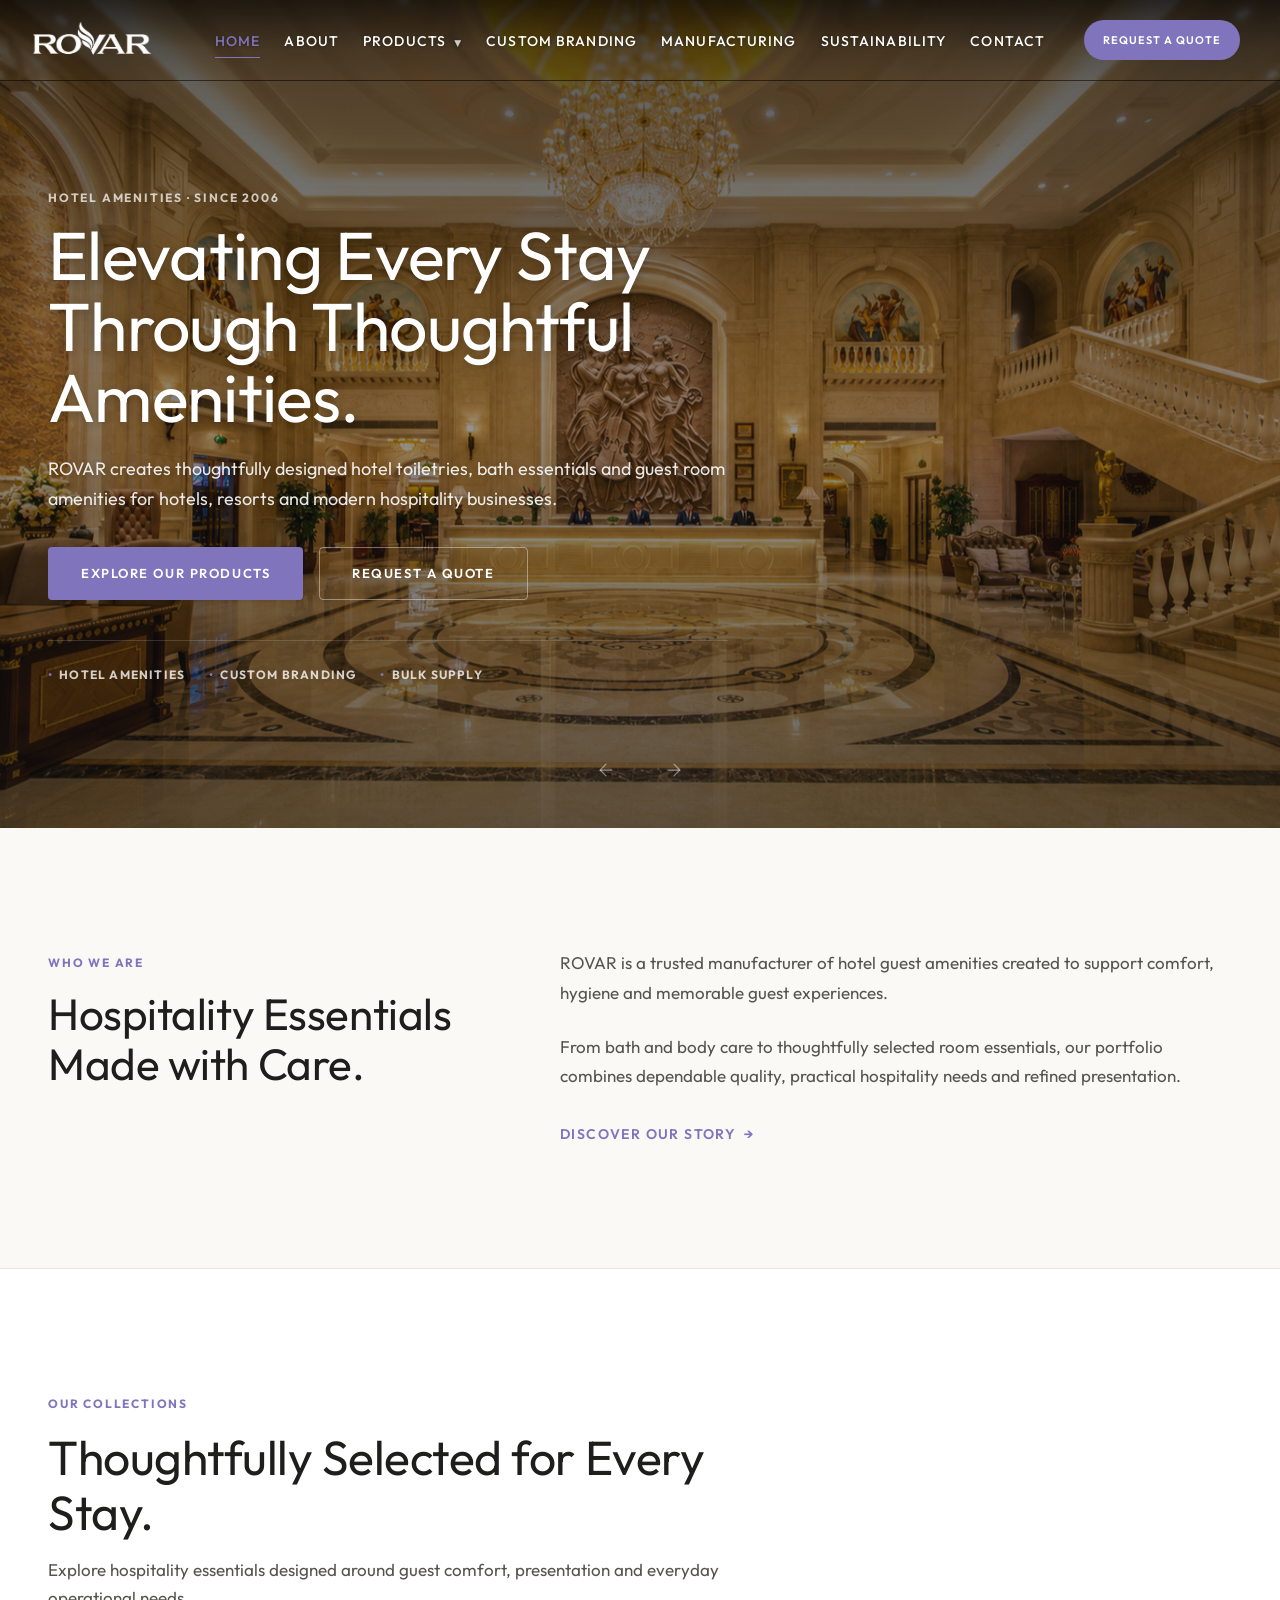
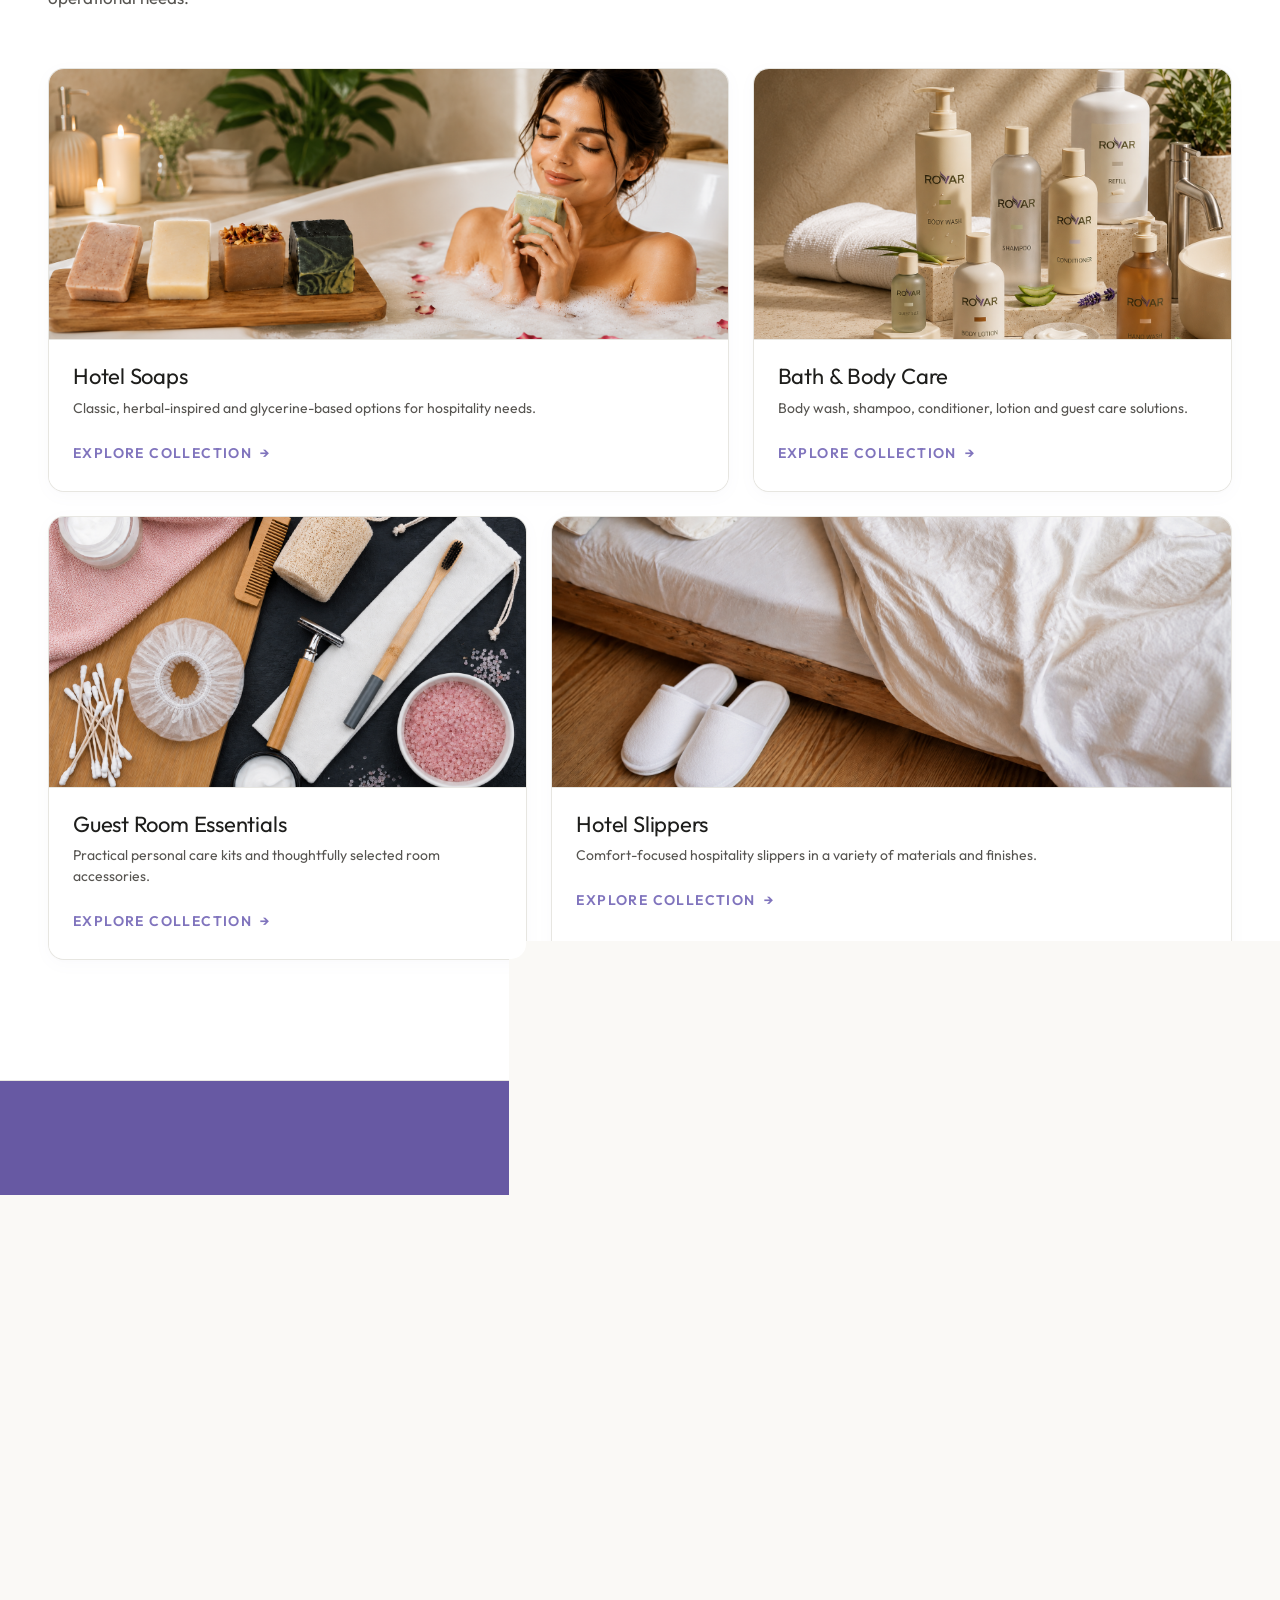
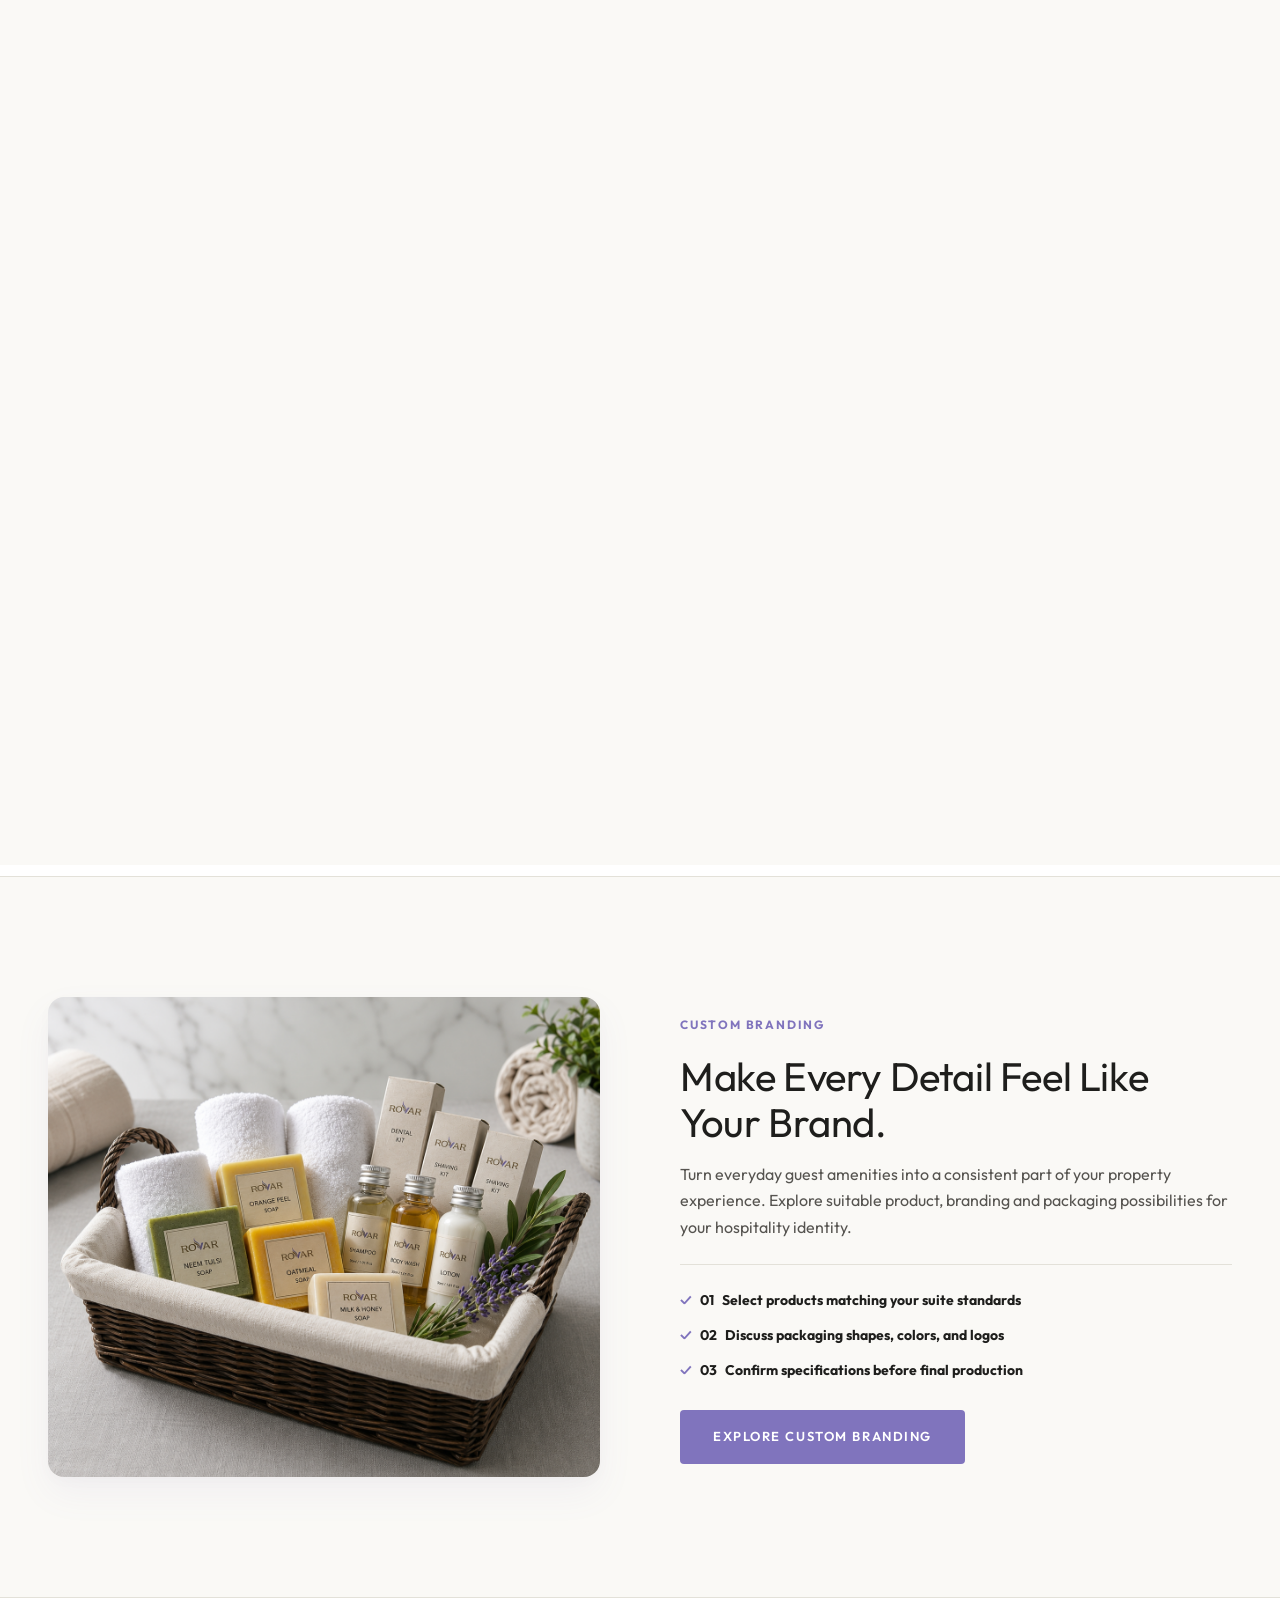
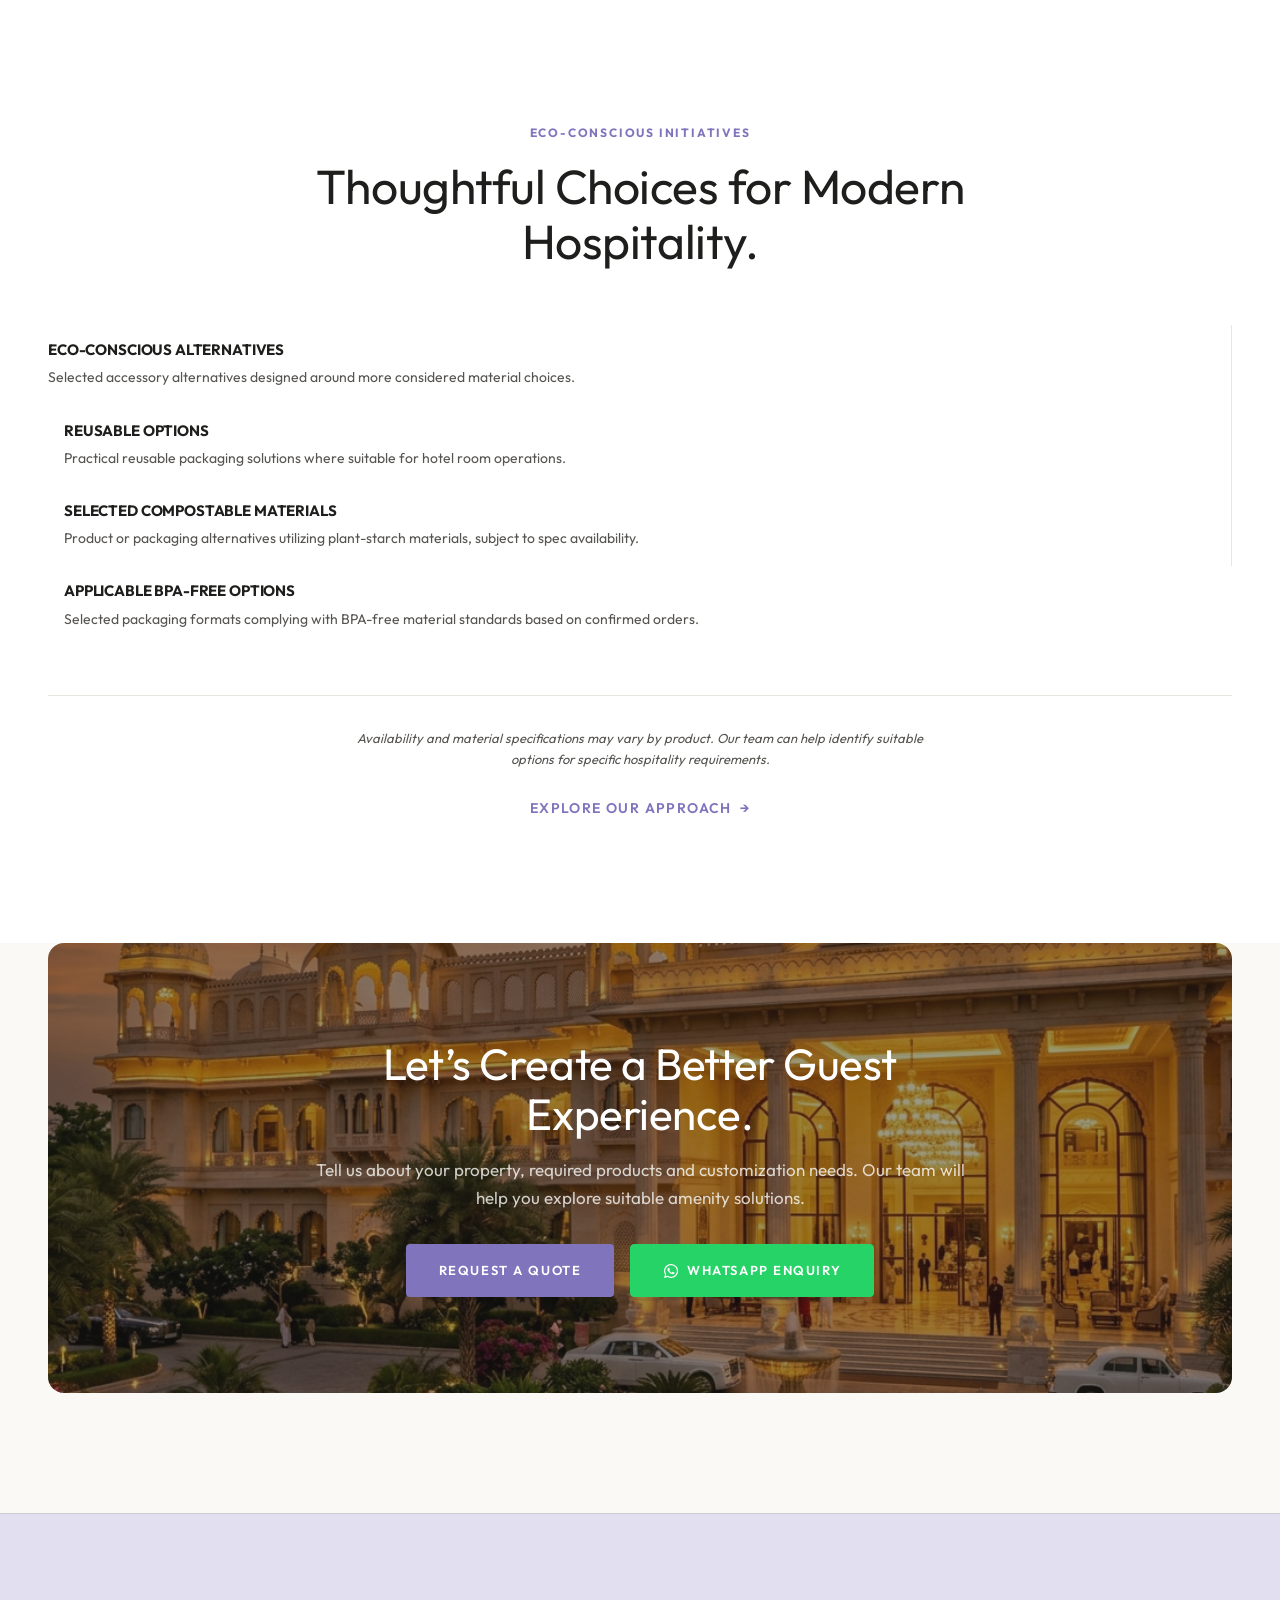
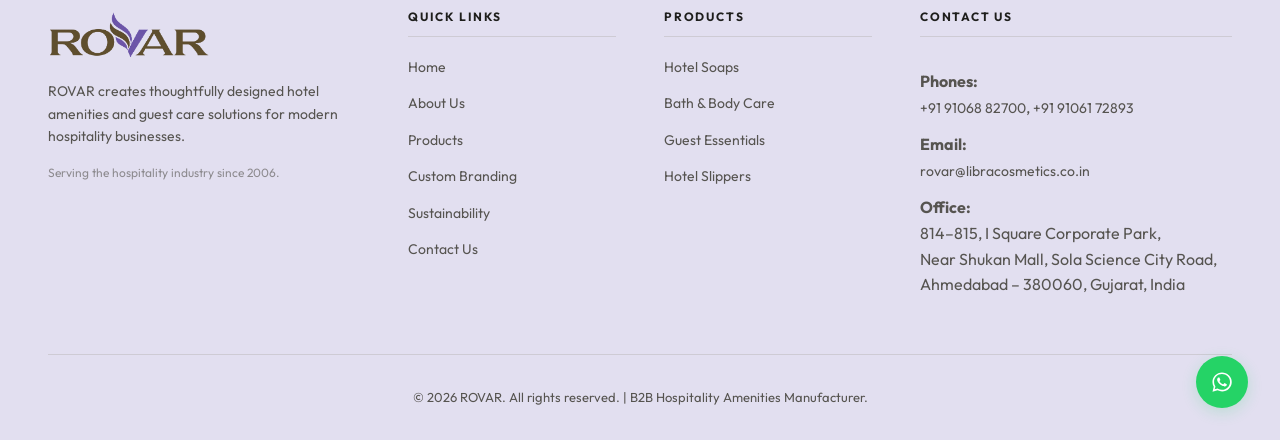
==== commit fbc71596: "Add files via upload" ====
--- a/index.html
+++ b/index.html
@@ -172,7 +172,7 @@
         </div>
         <!-- Slide 2: Woman experiencing body care -->
         <div class="hero-slide" data-index="1" id="slide-1" role="tabpanel" aria-label="Woman experiencing ROVAR hotel body-care amenities" aria-hidden="true">
-          <img src="images/hero-2.png" alt="Woman experiencing ROVAR hotel body-care amenities" class="hero-slide-img" loading="lazy" />
+          <img src="images/hero-3.png" alt="Woman experiencing ROVAR hotel body-care amenities" class="hero-slide-img" loading="lazy" />
           <div class="hero-overlay"></div>
         </div>
         <!-- Slide 3: ROVAR Products -->
@@ -212,7 +212,7 @@
               <polyline points="12 19 5 12 12 5"></polyline>
             </svg>
           </button>
-          
+
           <!-- Next Arrow -->
           <button class="hero-arrow next-slide" aria-label="Next slide">
             <svg width="20" height="20" viewBox="0 0 24 24" fill="none" stroke="currentColor" stroke-width="1.5" stroke-linecap="round" stroke-linejoin="round">
--- a/css/style.css
+++ b/css/style.css
@@ -215,10 +215,9 @@
   left: 0;
   width: 100%;
   z-index: 1000;
-  background-color: var(--bg-secondary);
-  /* Solid background to prevent hero image spillage */
-  border-bottom: 1px solid var(--border-soft);
-  box-shadow: var(--shadow-sm);
+  background-color: transparent;
+  border-bottom: 1px solid transparent;
+  box-shadow: none;
   transition: var(--transition);
 }
 
@@ -235,10 +234,45 @@
 
 .header-scrolled .header-wrapper {
   background-color: var(--bg-secondary);
+  border-bottom: 1px solid var(--border-soft);
+  box-shadow: var(--shadow-sm);
 }
 
 .header-scrolled .global-header {
   height: 72px;
+}
+
+/* Header overlay styles when at the top of a page with a dark hero section */
+.header-on-dark:not(.header-scrolled) .header-wrapper {
+  background: linear-gradient(to bottom, rgba(0, 0, 0, 0.55) 0%, rgba(0, 0, 0, 0.1) 60%, rgba(0, 0, 0, 0) 100%);
+  backdrop-filter: blur(2px);
+  -webkit-backdrop-filter: blur(2px);
+}
+
+.header-on-dark .nav-link {
+  color: #FFFFFF;
+  text-shadow: 0 1px 4px rgba(0, 0, 0, 0.35);
+}
+
+.header-on-dark .dropdown-indicator {
+  color: rgba(255, 255, 255, 0.75);
+}
+
+.header-on-dark .logo img {
+  filter: brightness(0) invert(1);
+}
+
+.header-on-dark .hamburger span {
+  background-color: #FFFFFF;
+}
+
+.header-on-dark .hamburger.active span {
+  background-color: var(--text-dark);
+}
+
+.header-on-dark .nav-link:hover,
+.header-on-dark .nav-link.active {
+  color: var(--primary);
 }
 
 .logo {
@@ -297,6 +331,7 @@
   padding: 8px 0;
   position: relative;
   white-space: nowrap;
+  transition: color var(--transition-fast);
 }
 
 .nav-link::after {
@@ -752,13 +787,196 @@
   overflow: hidden;
 }
 
-.hero-bg-image {
+.hero-slide {
+  position: absolute;
+  inset: 0;
+  opacity: 0;
+  transition: opacity 1.5s cubic-bezier(0.25, 1, 0.5, 1);
+  z-index: 1;
+  pointer-events: none;
+}
+
+.hero-slide.active {
+  opacity: 1;
+  z-index: 2;
+  pointer-events: auto;
+}
+
+.hero-slide-img {
   width: 100%;
   height: 100%;
-  background-image: linear-gradient(rgba(20, 20, 18, 0.52), rgba(20, 20, 18, 0.52)), url('../images/luxury-hotel-hero.jpg');
-  background-size: cover;
-  background-position: center;
-  animation: kenBurns 8s cubic-bezier(0.16, 1, 0.3, 1) both;
+  object-fit: cover;
+  z-index: 1;
+}
+
+.hero-overlay {
+  position: absolute;
+  inset: 0;
+  background: linear-gradient(to bottom, rgba(20, 20, 18, 0.72) 0%, rgba(20, 20, 18, 0.45) 50%, rgba(20, 20, 18, 0.65) 100%);
+  z-index: 2;
+}
+
+/* Custom Responsive Image Positioning */
+.hero-slide[data-index="1"] .hero-slide-img {
+  object-position: center 65%;
+}
+@media (max-width: 768px) {
+  .hero-slide[data-index="1"] .hero-slide-img {
+    object-position: 65% 65%;
+  }
+}
+
+/* Animations for active slides */
+.hero-slide[data-index="0"].active .hero-slide-img {
+  animation: kenBurnsZoomIn 6.5s cubic-bezier(0.25, 0.46, 0.45, 0.94) forwards;
+}
+
+.hero-slide[data-index="1"].active .hero-slide-img {
+  animation: kenBurnsZoomOut 6.5s cubic-bezier(0.25, 0.46, 0.45, 0.94) forwards;
+}
+
+.hero-slide[data-index="2"].active .hero-slide-img {
+  animation: kenBurnsSubtleZoomIn 6.5s cubic-bezier(0.25, 0.46, 0.45, 0.94) forwards;
+}
+
+.hero-slide[data-index="3"].active .hero-slide-img {
+  animation: kenBurnsPan 6.5s cubic-bezier(0.25, 0.46, 0.45, 0.94) forwards;
+}
+
+/* Keyframes for Ken Burns Effects */
+@keyframes kenBurnsZoomIn {
+  0% {
+    transform: scale(1.02);
+  }
+  100% {
+    transform: scale(1.12);
+  }
+}
+
+@keyframes kenBurnsZoomOut {
+  0% {
+    transform: scale(1.06);
+  }
+  100% {
+    transform: scale(1.00);
+  }
+}
+
+@keyframes kenBurnsSubtleZoomIn {
+  0% {
+    transform: scale(1.01);
+  }
+  100% {
+    transform: scale(1.08);
+  }
+}
+
+@keyframes kenBurnsPan {
+  0% {
+    transform: scale(1.1) translateX(-2%);
+  }
+  100% {
+    transform: scale(1.1) translateX(2%);
+  }
+}
+
+/* Controls layout and typography */
+.hero-controls-container {
+  position: absolute;
+  bottom: 40px;
+  left: 0;
+  width: 100%;
+  z-index: 10;
+}
+
+.hero-controls-row {
+  display: flex;
+  align-items: center;
+  justify-content: center;
+  gap: 32px;
+}
+
+.hero-arrow {
+  background: none;
+  border: none;
+  color: rgba(255, 255, 255, 0.45);
+  cursor: pointer;
+  padding: 8px;
+  display: inline-flex;
+  align-items: center;
+  justify-content: center;
+  transition: color 0.3s ease, transform 0.3s ease;
+}
+
+.hero-arrow svg {
+  display: block;
+}
+
+.hero-arrow:hover {
+  color: #FFFFFF;
+  transform: scale(1.15);
+}
+
+.hero-arrow:focus-visible {
+  outline: 2px solid var(--primary);
+  outline-offset: 2px;
+}
+
+.hero-indicators {
+  display: flex;
+  align-items: center;
+  gap: 20px;
+}
+
+.hero-indicator {
+  background: none;
+  border: none;
+  padding: 12px 6px;
+  cursor: pointer;
+  display: flex;
+  align-items: center;
+  justify-content: center;
+  position: relative;
+  outline: none;
+}
+
+.hero-indicator .ind-line {
+  display: block;
+  width: 16px;
+  height: 2px;
+  background-color: rgba(255, 255, 255, 0.35);
+  border-radius: 1px;
+  transition: background-color 0.4s ease, width 0.4s ease;
+}
+
+.hero-indicator:hover .ind-line {
+  background-color: rgba(255, 255, 255, 0.85);
+}
+
+.hero-indicator.active .ind-line {
+  background-color: #FFFFFF;
+  width: 28px;
+}
+
+.hero-indicator:focus-visible {
+  outline: 2px solid var(--primary);
+  outline-offset: 2px;
+}
+
+/* Reduced Motion preferences */
+@media (prefers-reduced-motion: reduce) {
+  .hero-slide-img,
+  .hero-slide[data-index="0"].active .hero-slide-img,
+  .hero-slide[data-index="1"].active .hero-slide-img,
+  .hero-slide[data-index="2"].active .hero-slide-img,
+  .hero-slide[data-index="3"].active .hero-slide-img {
+    animation: none !important;
+    transform: none !important;
+    transition: none !important;
+  }
+  .hero-slide {
+    transition: opacity 0.5s ease !important;
+  }
 }
 
 .hero-fullscreen-content {
@@ -1969,6 +2187,25 @@
     padding-bottom: 48px;
   }
 
+  .hero-controls-container {
+    bottom: 24px;
+  }
+
+  .hero-controls-row {
+    gap: 20px;
+  }
+
+  .hero-indicators {
+    gap: 12px;
+  }
+
+  .hero-indicator .ind-line {
+    width: 12px;
+  }
+  .hero-indicator.active .ind-line {
+    width: 20px;
+  }
+
   .hero-editorial-layout {
     grid-template-columns: 1fr;
     gap: 24px;
@@ -2340,6 +2577,12 @@
   margin-bottom: 36px;
 }
 
+.partners-marquee-container {
+  display: flex;
+  flex-direction: column;
+  gap: 32px;
+}
+
 /* Outer wrapper clips the scrolling track */
 .partners-marquee-track-wrapper {
   overflow: hidden;
@@ -2375,7 +2618,12 @@
   align-items: center;
   gap: 80px;
   width: max-content;
-  animation: marqueeScroll 12s linear infinite;
+  animation: marqueeScroll 25s linear infinite;
+}
+
+/* Row 2 track — runs infinitely right */
+.partners-marquee-track.marquee-track-reverse {
+  animation: marqueeScrollReverse 25s linear infinite;
 }
 
 .partners-marquee-track:hover {
@@ -2390,6 +2638,16 @@
 
   100% {
     transform: translateX(-50%);
+  }
+}
+
+@keyframes marqueeScrollReverse {
+  0% {
+    transform: translateX(-50%);
+  }
+
+  100% {
+    transform: translateX(0);
   }
 }
 
@@ -2403,8 +2661,8 @@
 }
 
 .partner-logo-item img {
-  height: 100px;
-  max-width: 260px;
+  height: 80px; /* Increased from 60px as requested for better visibility */
+  max-width: 240px;
   width: auto;
   object-fit: contain;
   opacity: 0.85;
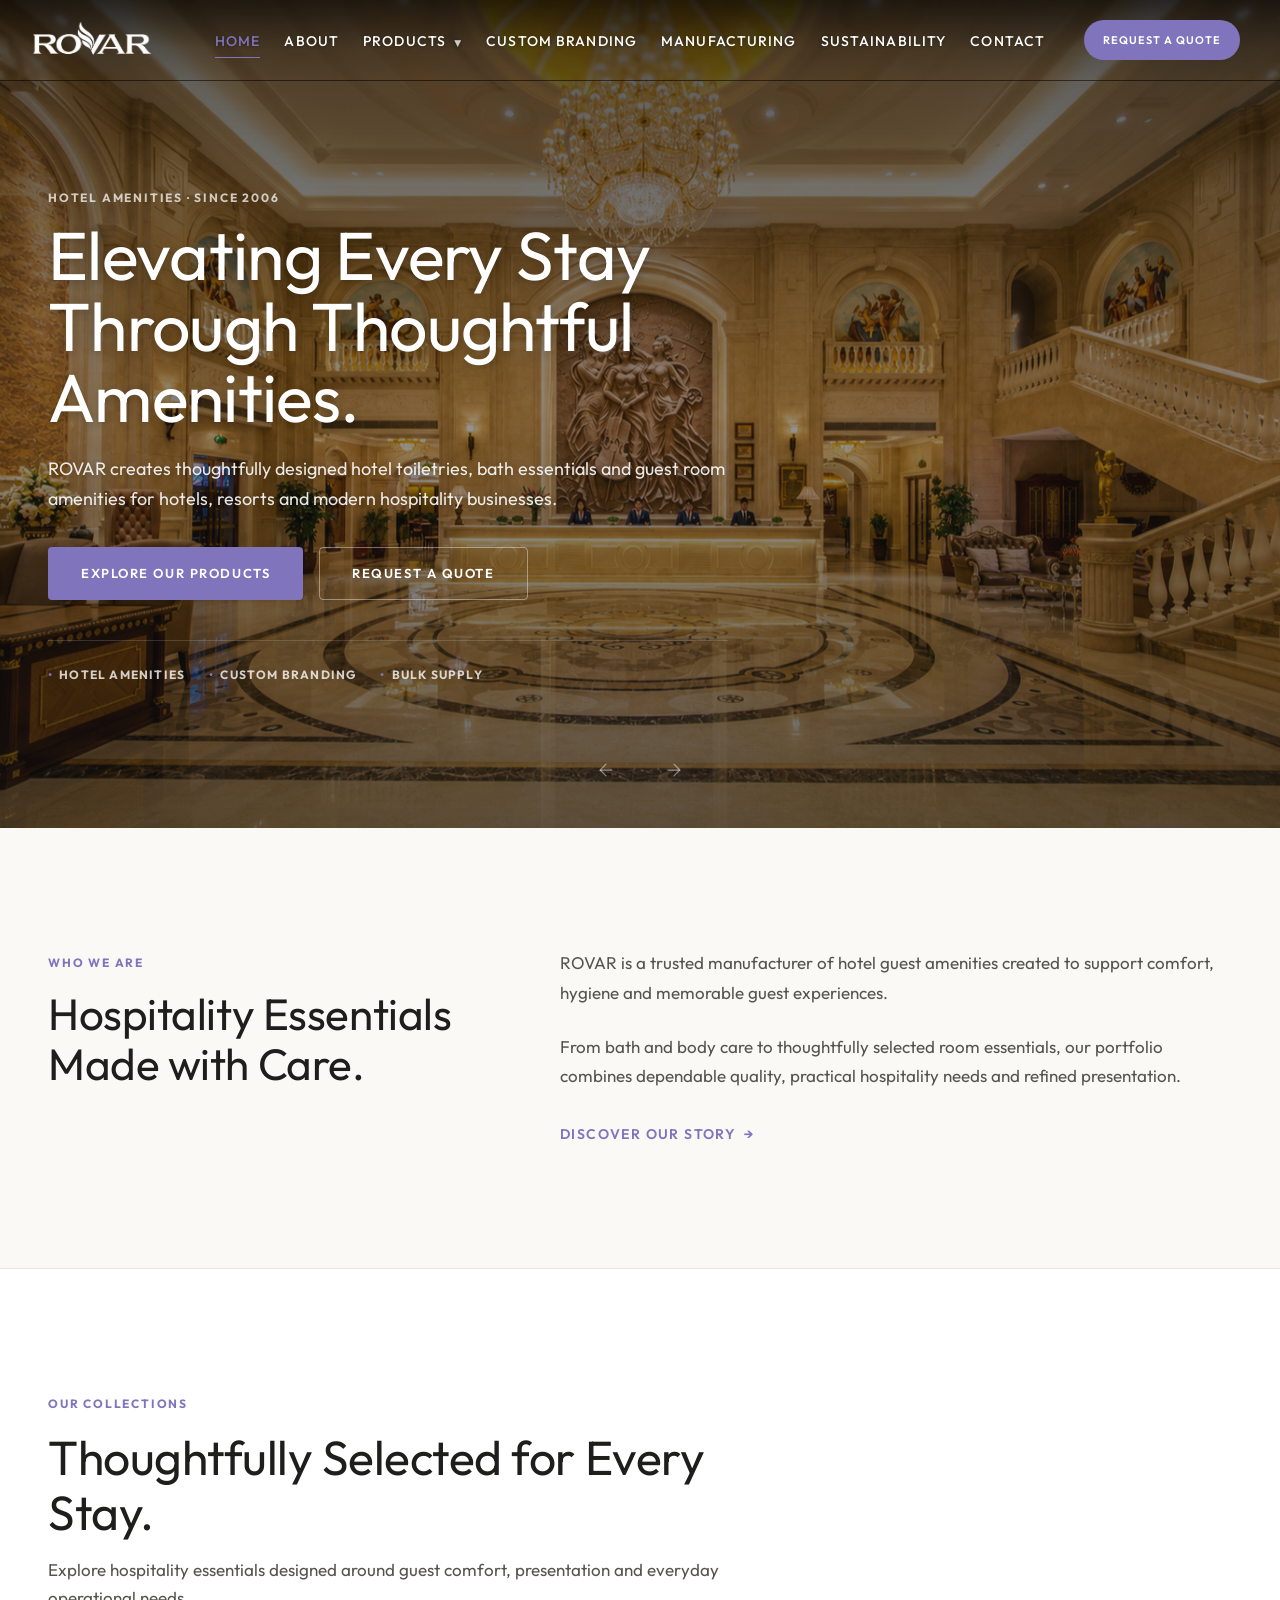
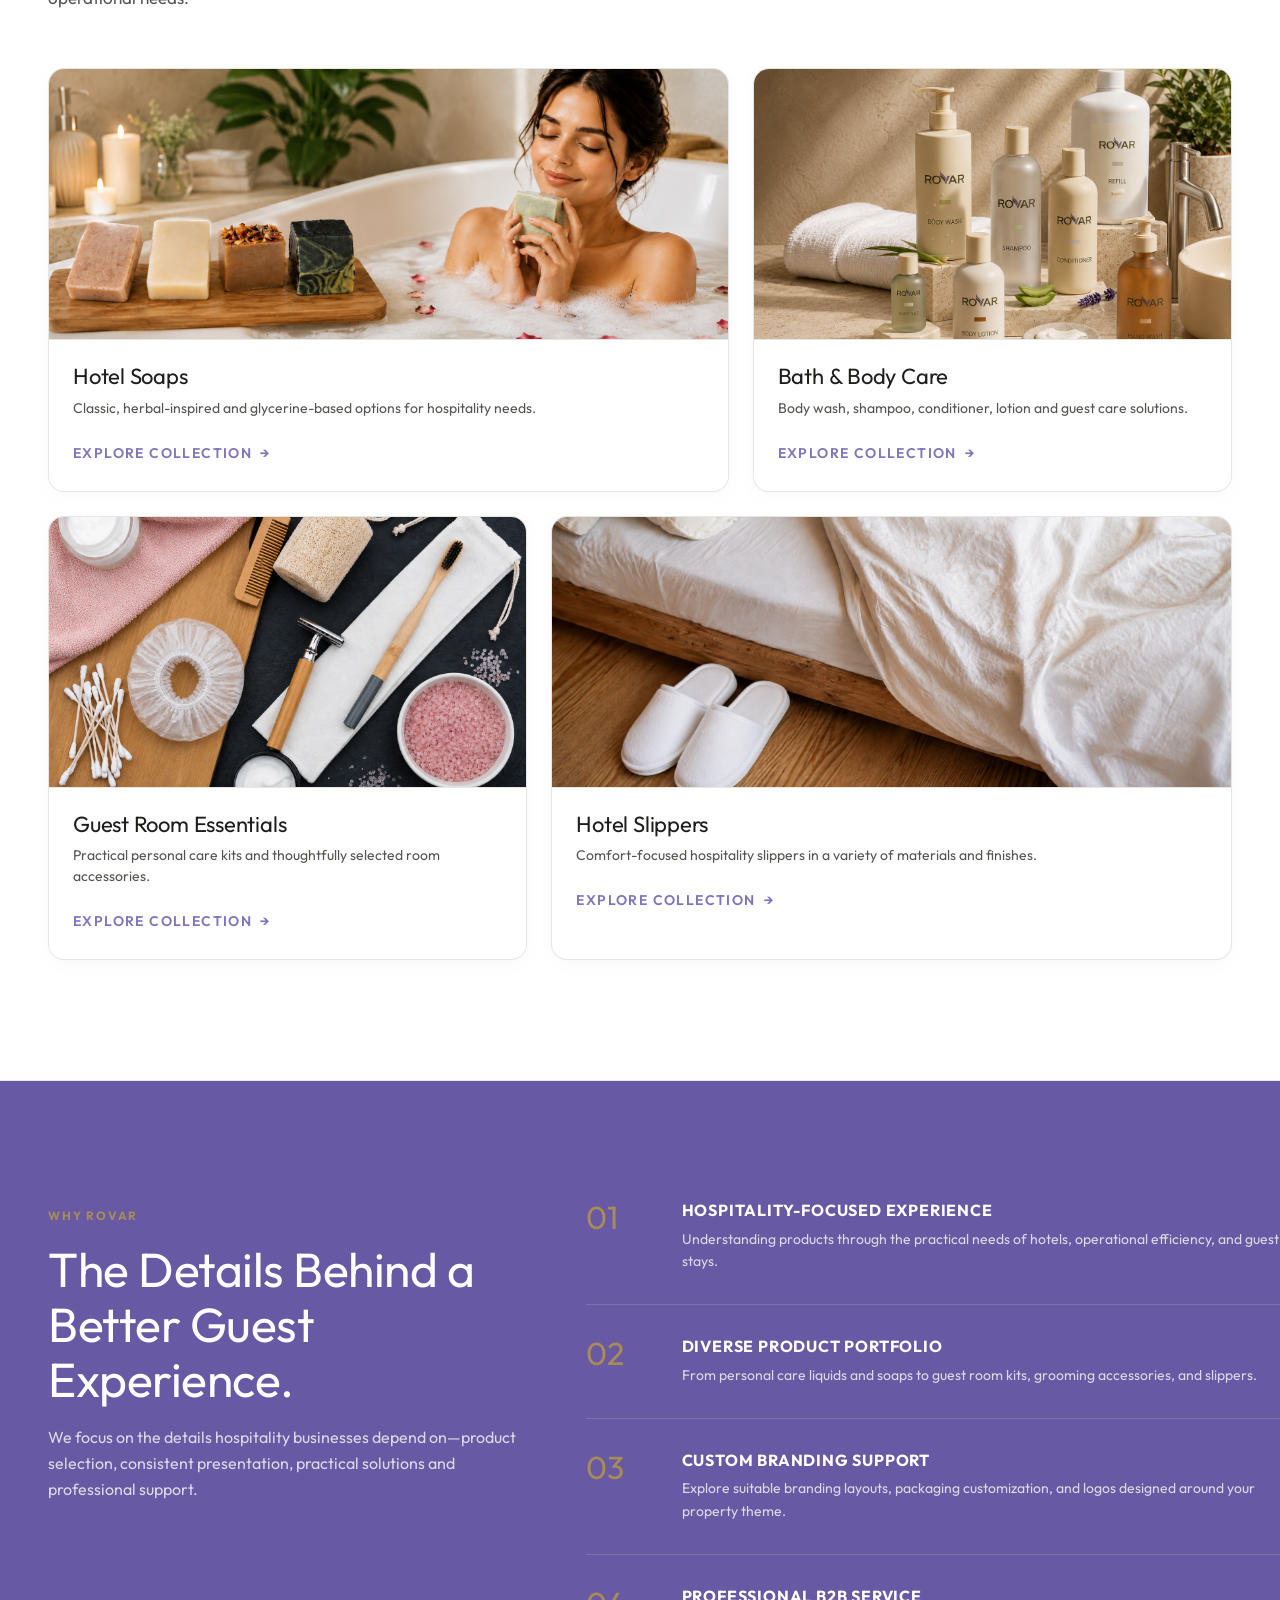
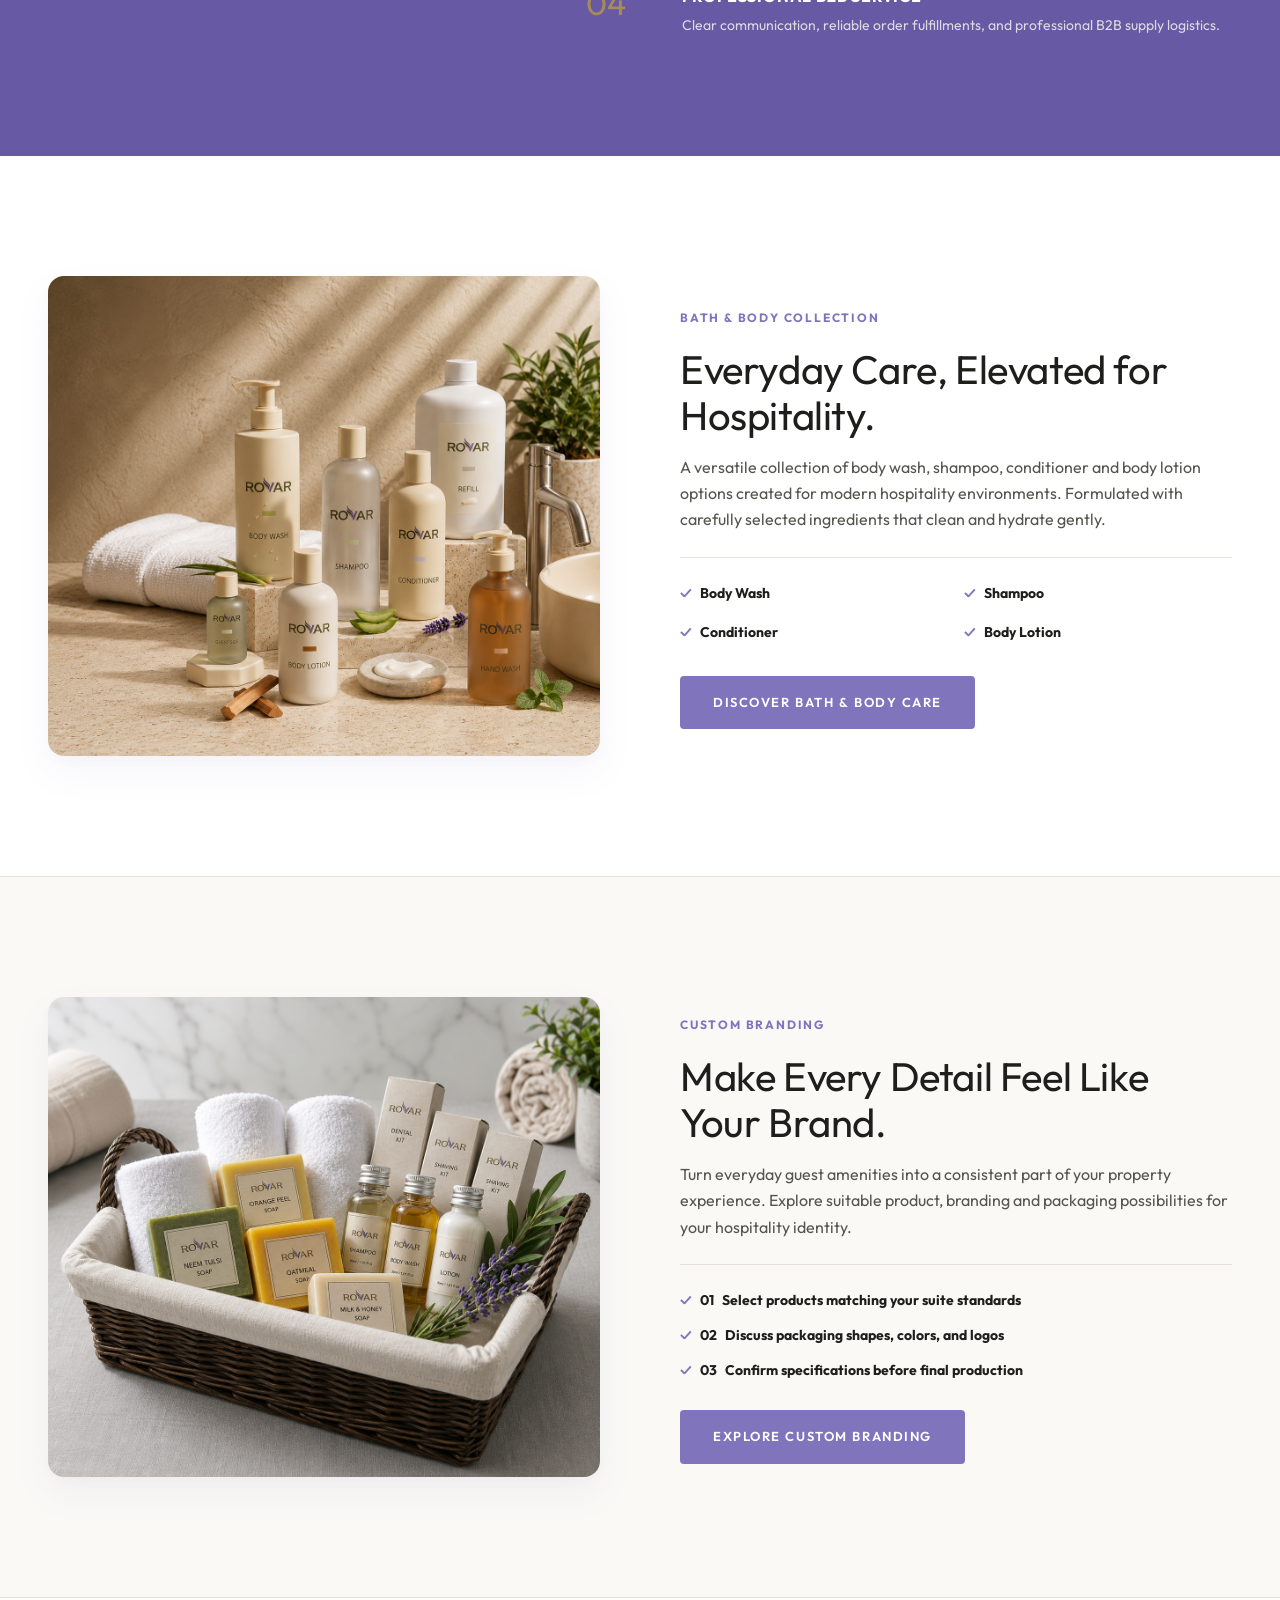
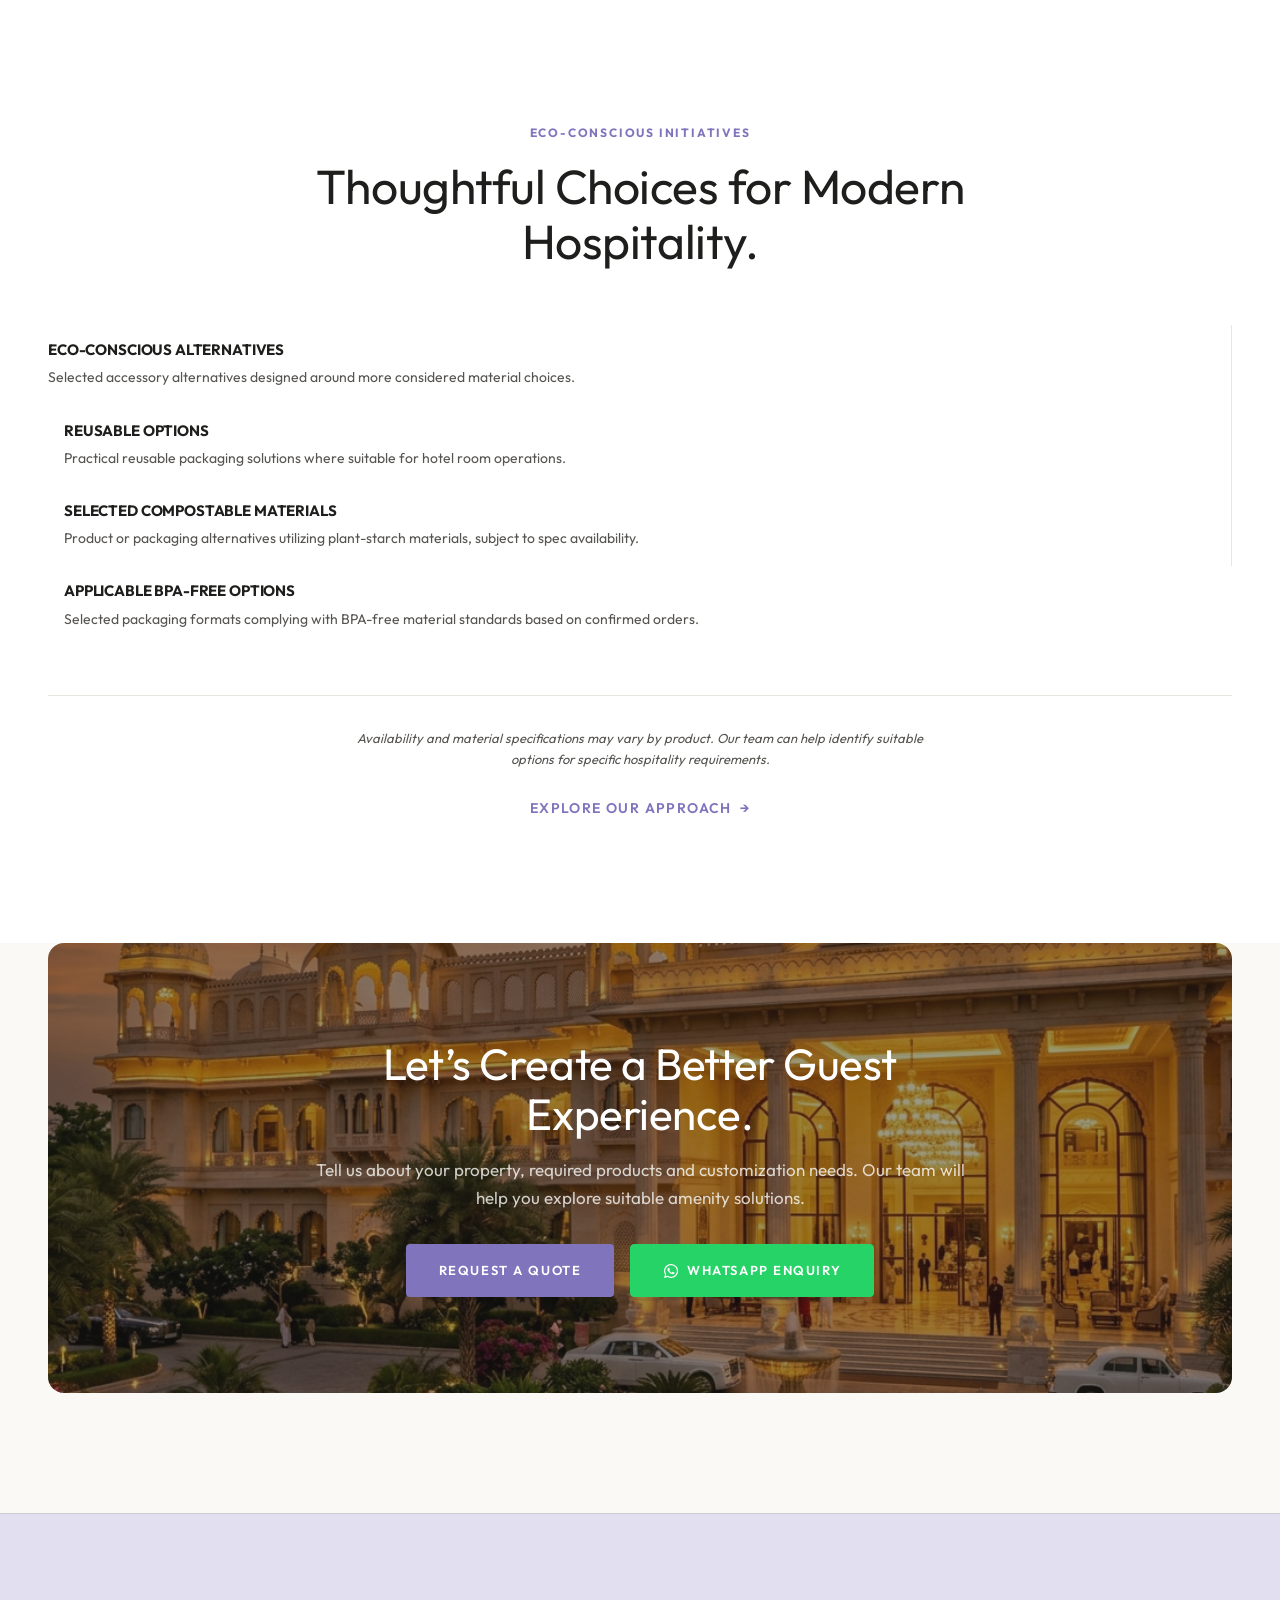
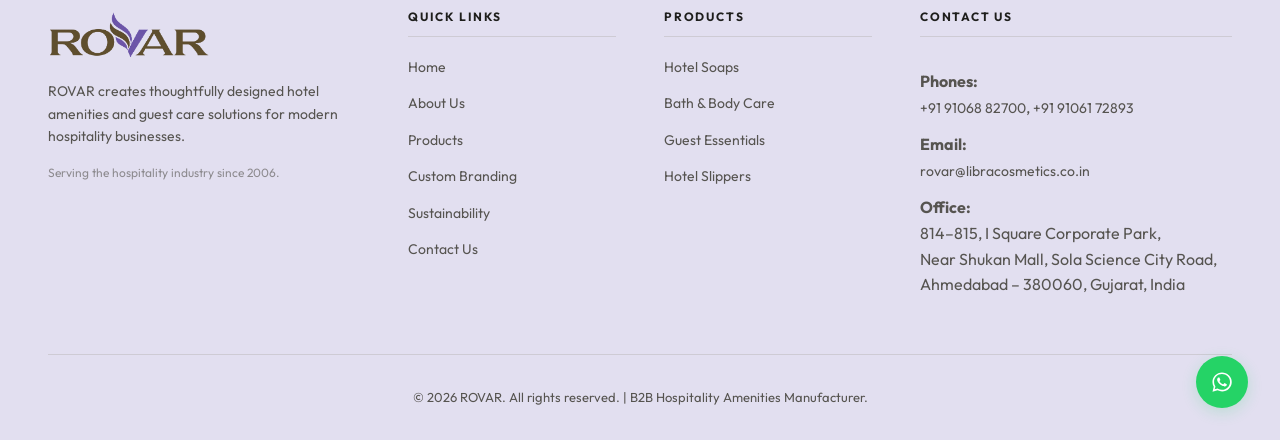
==== commit ad7fe759: "Update index.html" ====
--- a/index.html
+++ b/index.html
@@ -172,7 +172,7 @@
         </div>
         <!-- Slide 2: Woman experiencing body care -->
         <div class="hero-slide" data-index="1" id="slide-1" role="tabpanel" aria-label="Woman experiencing ROVAR hotel body-care amenities" aria-hidden="true">
-          <img src="images/hero-3.png" alt="Woman experiencing ROVAR hotel body-care amenities" class="hero-slide-img" loading="lazy" />
+          <img src="images/hero-4.png" alt="Woman experiencing ROVAR hotel body-care amenities" class="hero-slide-img" loading="lazy" />
           <div class="hero-overlay"></div>
         </div>
         <!-- Slide 3: ROVAR Products -->
